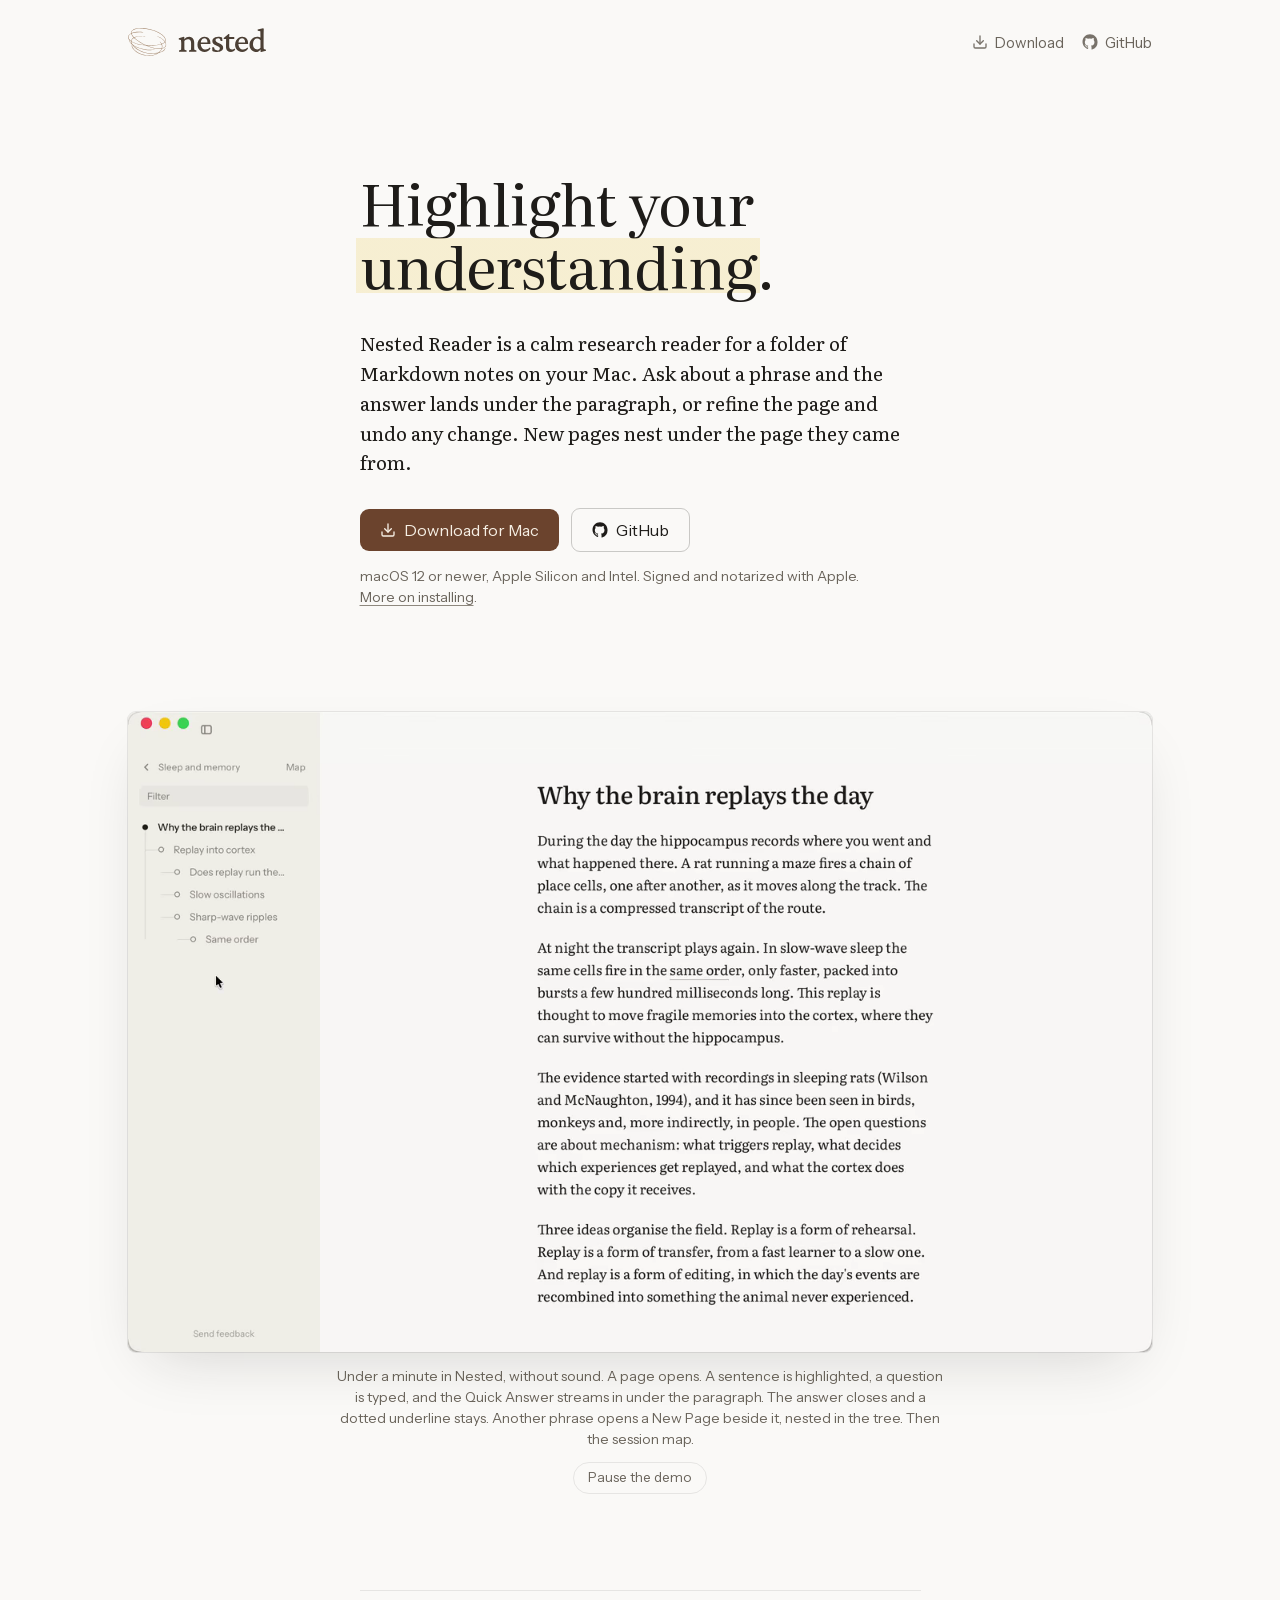
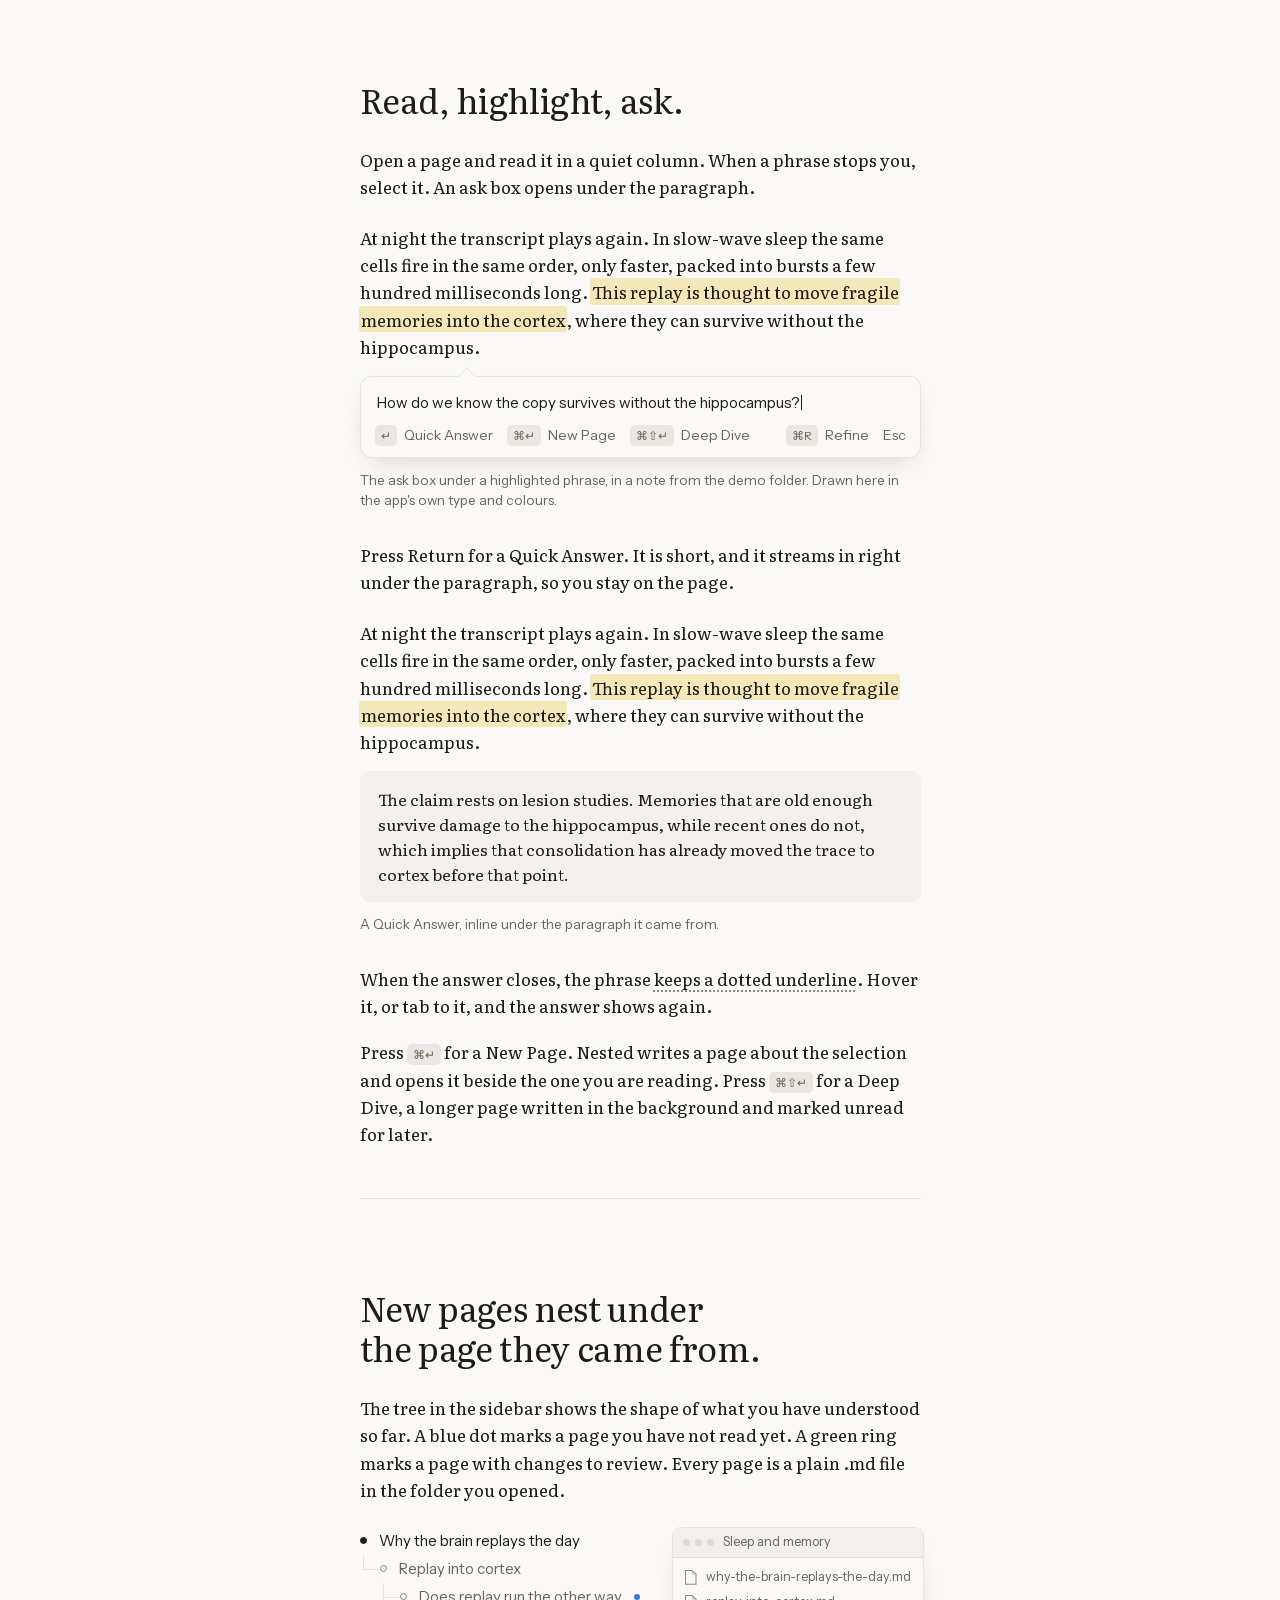
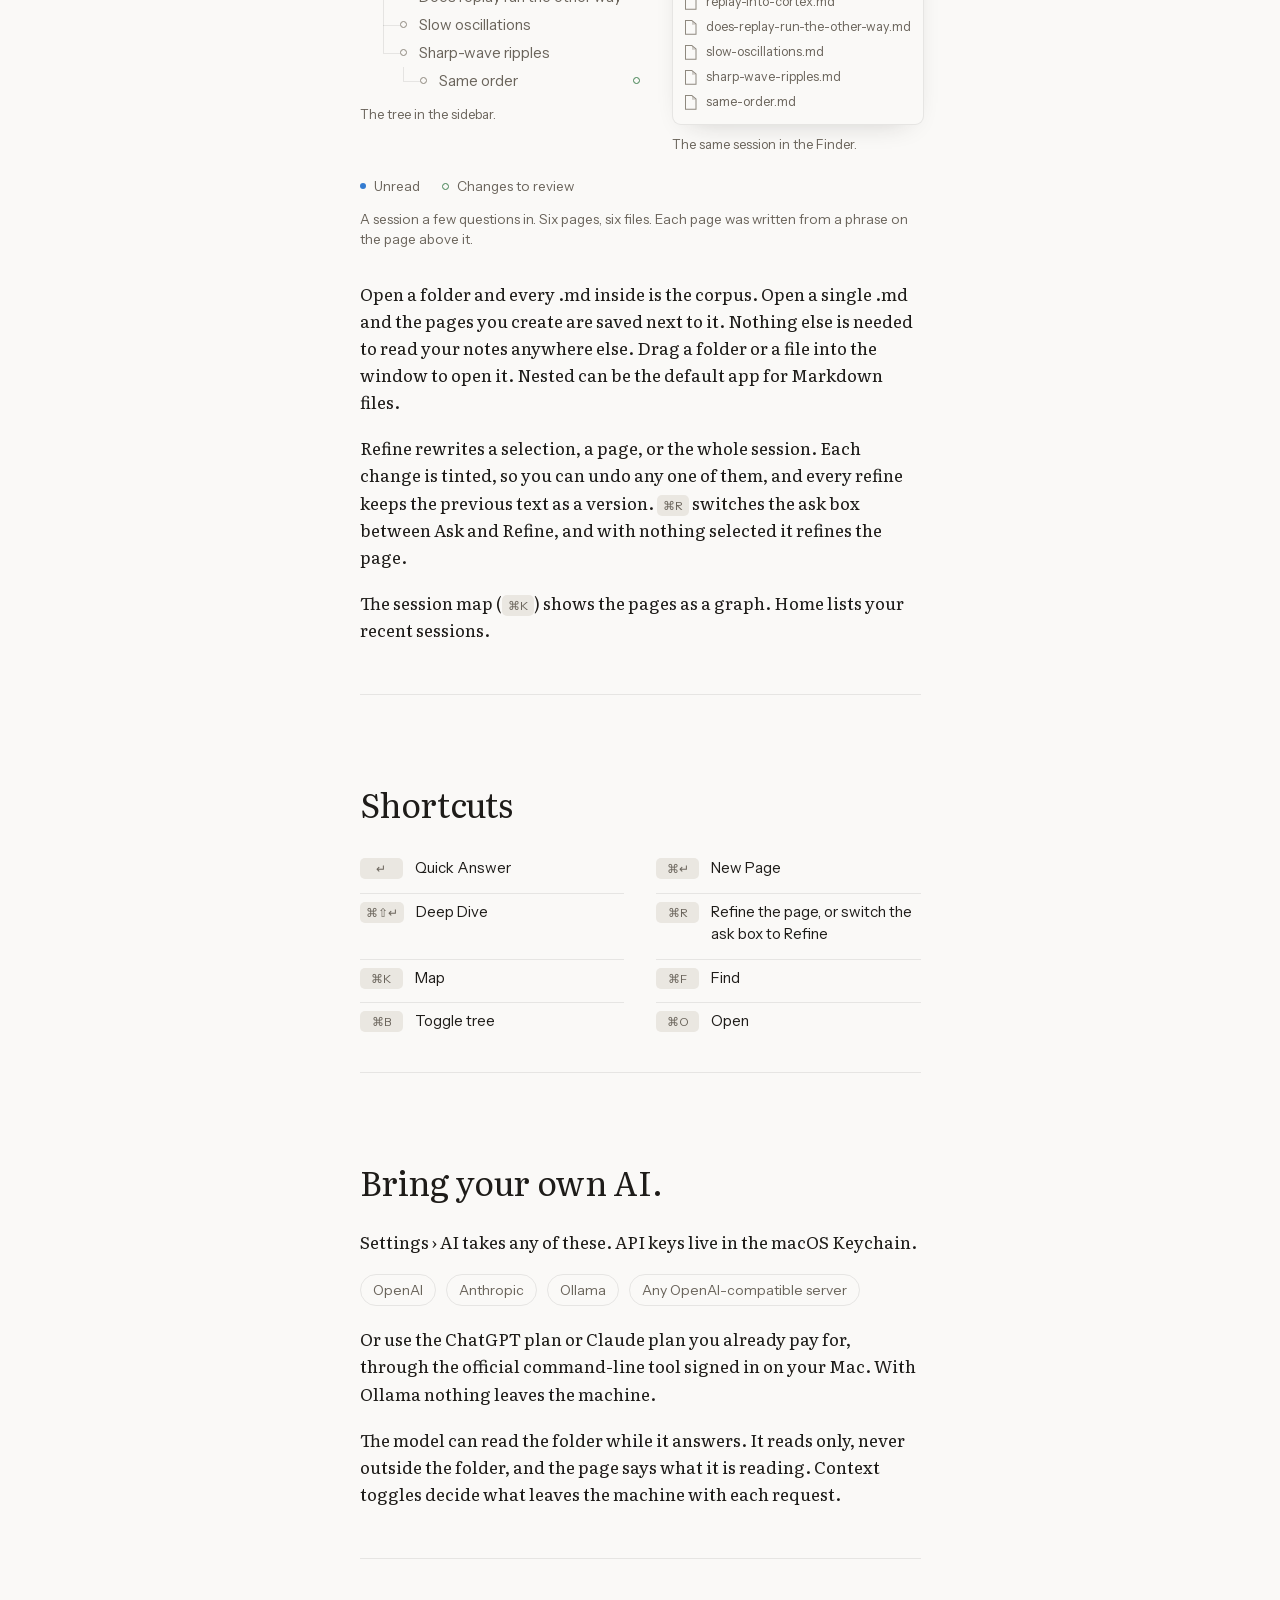
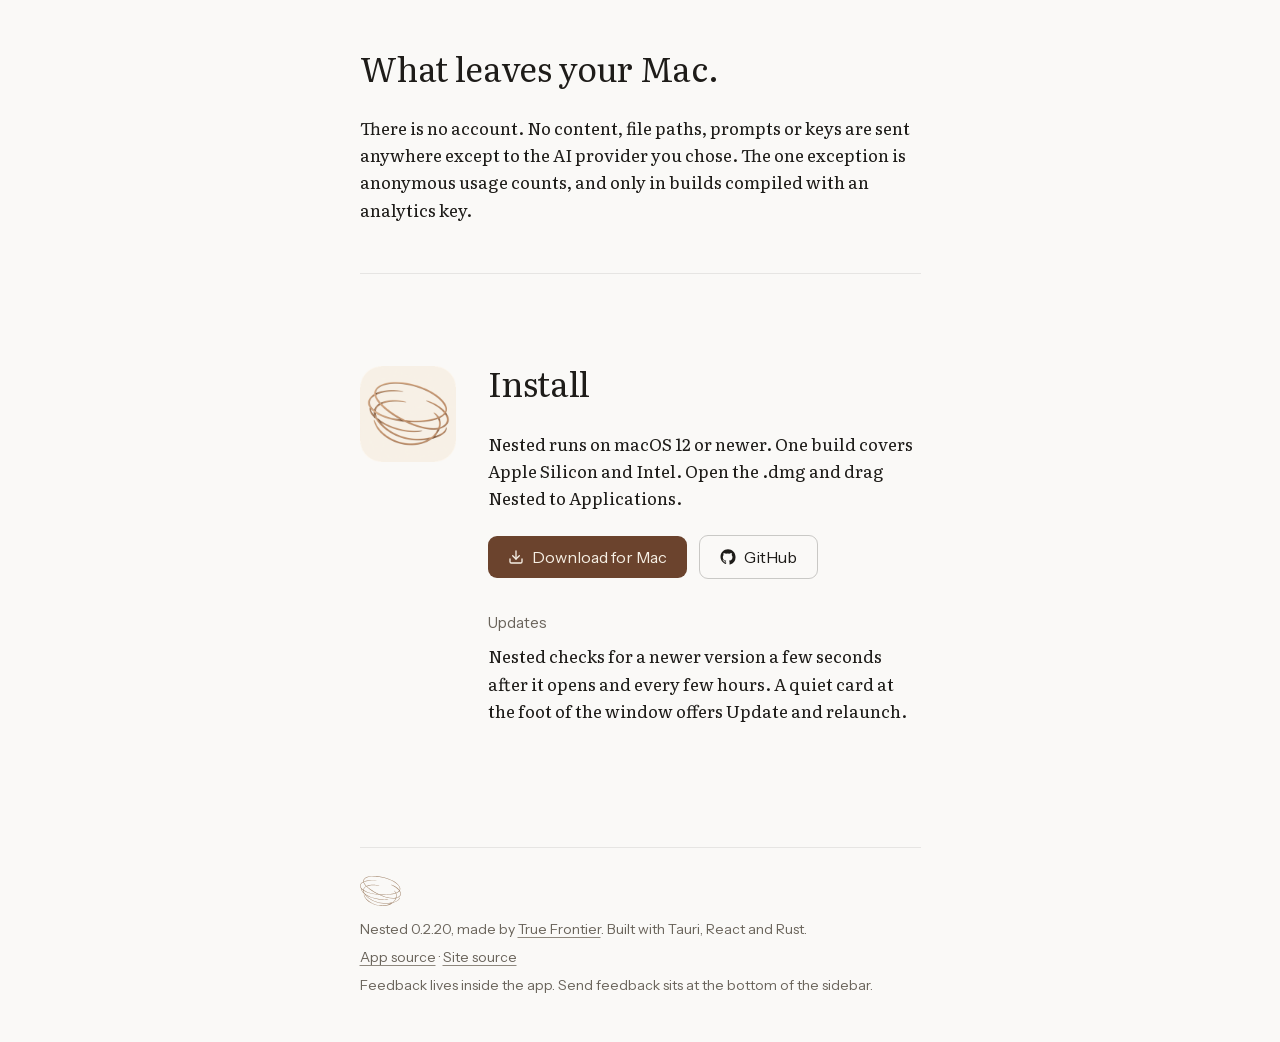
==== index.html @ c499beec "chore(site): version 0.2.20" ====
<!DOCTYPE html>
<html lang="en">
<head>
<meta charset="utf-8">
<meta name="viewport" content="width=device-width, initial-scale=1">
<title>Nested Reader — AI research reader for Markdown on Mac</title>
<meta name="description" content="Nested Reader is a calm research reader for a folder of Markdown notes on your Mac. Highlight a phrase, ask inline, and nest new pages under the page they came from. Bring your own AI. Made by True Frontier.">
<meta property="og:title" content="Nested Reader — AI research reader for Markdown on Mac">
<meta property="og:description" content="Highlight your understanding. Nested Reader: ask about any phrase in your Markdown notes; answers land under the paragraph. macOS. BYO AI. By True Frontier.">
<meta property="og:image" content="https://nestedreader.app/assets/og.png">
<meta property="og:image:width" content="1200">
<meta property="og:image:height" content="630">
<meta property="og:type" content="website">
<meta property="og:url" content="https://nestedreader.app/">
<meta property="og:site_name" content="Nested Reader">
<meta name="twitter:card" content="summary_large_image">
<meta name="twitter:title" content="Nested Reader — AI research reader for Markdown on Mac">
<meta name="twitter:description" content="Calm Mac research reader for Markdown folders. Highlight, ask inline, nest new pages. Bring your own AI.">
<meta name="theme-color" content="#faf9f7" media="(prefers-color-scheme: light)">
<meta name="theme-color" content="#171614" media="(prefers-color-scheme: dark)">
<link rel="canonical" href="https://nestedreader.app/">
<link rel="icon" href="assets/icon/favicon.svg" type="image/svg+xml">
<link rel="icon" href="assets/icon/favicon-32.png" type="image/png" sizes="32x32">
<link rel="icon" href="assets/icon/favicon-16.png" type="image/png" sizes="16x16">
<link rel="icon" href="assets/icon/favicon-64.png" type="image/png" sizes="64x64">
<link rel="apple-touch-icon" href="assets/icon/apple-touch-icon.png">
<link rel="preload" href="assets/fonts/Literata-400-normal-latin.woff2" as="font" type="font/woff2" crossorigin>
<link rel="preload" href="assets/fonts/InstrumentSans-400-normal-latin.woff2" as="font" type="font/woff2" crossorigin>
<link rel="stylesheet" href="styles.css">

<script type="application/ld+json">
{
  "@context": "https://schema.org",
  "@graph": [
    {
      "@type": "WebSite",
      "name": "Nested Reader",
      "alternateName": ["Nested", "nestedreader.app"],
      "url": "https://nestedreader.app/",
      "description": "Calm AI research reader for a folder of Markdown notes on Mac."
    },
    {
      "@type": "SoftwareApplication",
      "name": "Nested Reader",
      "alternateName": "Nested",
      "applicationCategory": "ProductivityApplication",
      "operatingSystem": "macOS 12 or later",
      "url": "https://nestedreader.app/",
      "downloadUrl": "https://nested-feedback.fly.dev/updates/dmg",
      "description": "Research reader for Markdown note folders: highlight a phrase, get an inline Quick Answer, or nest New Page and Deep Dive notes. Bring your own OpenAI, Anthropic, Ollama, or OpenAI-compatible model. No account.",
      "author": { "@type": "Organization", "name": "True Frontier", "url": "https://truefrontierapps.com" },
      "offers": {
        "@type": "Offer",
        "price": "0",
        "priceCurrency": "USD",
        "description": "Free macOS download; bring your own AI API keys or local Ollama"
      }
    },
    {
      "@type": "Organization",
      "name": "True Frontier",
      "url": "https://truefrontierapps.com"
    }
  ]
}
</script>
<script src="https://cdn.usefathom.com/script.js" data-site="THYXNHLS" data-spa="auto" defer></script>
</head>
<body>
<a class="skip" href="#main">Skip to content</a>

<header class="top wide">
  <a class="logo" href="./" aria-label="Nested">
    <img class="logo-img" src="assets/brand/nested-logo.svg" width="180" height="36" alt="Nested"/>
  </a>
  <nav class="nav-actions" aria-label="Primary">
    <a class="quiet" href="#install" onclick="window.fathom&&fathom.trackEvent('download_click')"><svg class="ico" width="16" height="16" viewBox="0 0 24 24" fill="none" stroke="currentColor" stroke-width="2" stroke-linecap="round" stroke-linejoin="round" aria-hidden="true"><path d="M21 15v4a2 2 0 0 1-2 2H5a2 2 0 0 1-2-2v-4"/><polyline points="7 10 12 15 17 10"/><line x1="12" x2="12" y1="15" y2="3"/></svg><span>Download</span></a>
    <a class="quiet" href="https://github.com/truefrontier/nested-reader" target="_blank" rel="noopener" onclick="window.fathom&&fathom.trackEvent('github_click')"><svg class="ico" width="16" height="16" viewBox="0 0 24 24" fill="currentColor" aria-hidden="true"><path d="M12 .5C5.73.5.75 5.48.75 11.75c0 4.96 3.22 9.16 7.69 10.64.56.1.77-.24.77-.54v-1.91c-3.13.68-3.79-1.51-3.79-1.51-.51-1.3-1.25-1.65-1.25-1.65-1.02-.7.08-.68.08-.68 1.13.08 1.72 1.16 1.72 1.16 1 .1.71 2.63 2.71 1.87.08-.72.39-1.21.71-1.49-2.5-.28-5.13-1.25-5.13-5.56 0-1.23.44-2.23 1.16-3.02-.12-.28-.5-1.42.11-2.96 0 0 .95-.3 3.11 1.15a10.8 10.8 0 0 1 5.66 0c2.16-1.45 3.11-1.15 3.11-1.15.61 1.54.23 2.68.11 2.96.72.79 1.16 1.79 1.16 3.02 0 4.32-2.64 5.27-5.15 5.55.4.35.76 1.03.76 2.08v3.08c0 .3.2.65.77.54A11.01 11.01 0 0 0 23.25 11.75C23.25 5.48 18.27.5 12 .5Z"/></svg><span>GitHub</span></a>
  </nav>
</header>

<main id="main">

<section class="hero col">
  <h1>Highlight your <mark>understanding</mark>.</h1>
  <p class="lede">Nested Reader is a calm research reader for a folder of Markdown notes on your Mac. Ask about a phrase and the answer lands under the paragraph, or refine the page and undo any change. New pages nest under the page they came from.</p>
  <div class="get">
    <a class="btn" href="https://nested-feedback.fly.dev/updates/dmg" onclick="window.fathom&&fathom.trackEvent('download_click')"><svg class="ico" width="16" height="16" viewBox="0 0 24 24" fill="none" stroke="currentColor" stroke-width="2" stroke-linecap="round" stroke-linejoin="round" aria-hidden="true"><path d="M21 15v4a2 2 0 0 1-2 2H5a2 2 0 0 1-2-2v-4"/><polyline points="7 10 12 15 17 10"/><line x1="12" x2="12" y1="15" y2="3"/></svg><span>Download for Mac</span></a>
    <a class="btn ghost" href="https://github.com/truefrontier/nested-reader" target="_blank" rel="noopener" onclick="window.fathom&&fathom.trackEvent('github_click')"><svg class="ico" width="16" height="16" viewBox="0 0 24 24" fill="currentColor" aria-hidden="true"><path d="M12 .5C5.73.5.75 5.48.75 11.75c0 4.96 3.22 9.16 7.69 10.64.56.1.77-.24.77-.54v-1.91c-3.13.68-3.79-1.51-3.79-1.51-.51-1.3-1.25-1.65-1.25-1.65-1.02-.7.08-.68.08-.68 1.13.08 1.72 1.16 1.72 1.16 1 .1.71 2.63 2.71 1.87.08-.72.39-1.21.71-1.49-2.5-.28-5.13-1.25-5.13-5.56 0-1.23.44-2.23 1.16-3.02-.12-.28-.5-1.42.11-2.96 0 0 .95-.3 3.11 1.15a10.8 10.8 0 0 1 5.66 0c2.16-1.45 3.11-1.15 3.11-1.15.61 1.54.23 2.68.11 2.96.72.79 1.16 1.79 1.16 3.02 0 4.32-2.64 5.27-5.15 5.55.4.35.76 1.03.76 2.08v3.08c0 .3.2.65.77.54A11.01 11.01 0 0 0 23.25 11.75C23.25 5.48 18.27.5 12 .5Z"/></svg><span>GitHub</span></a>
  </div>
  <p class="note">macOS 12 or newer, Apple Silicon and Intel. Signed and notarized with Apple. <a href="#install">More on installing</a>.</p>
</section>

<figure class="demo wide">
  <div class="frame">
    <video width="1280" height="800" autoplay muted loop playsinline preload="metadata" poster="demo/poster-light.jpg" aria-describedby="demo-caption">
      <source src="demo/demo-light.webm" type="video/webm">
      <source src="demo/demo-light.mp4" type="video/mp4">
      <img src="demo/poster-light.jpg" width="1280" height="800" alt="The Nested window. A tree of pages in the sidebar on the left, and on the right the page Why the brain replays the day, set in a single reading column.">
    </video>
    <script src="script.js" defer></script>
  </div>
  <figcaption id="demo-caption">Under a minute in Nested, without sound. A page opens. A sentence is highlighted, a question is typed, and the Quick Answer streams in under the paragraph. The answer closes and a dotted underline stays. Another phrase opens a New Page beside it, nested in the tree. Then the session map.</figcaption>
</figure>

<section class="sec col" id="loop">
  <h2>Read, highlight, ask.</h2>
  <p>Open a page and read it in a quiet column. When a phrase stops you, select it. An ask box opens under the paragraph.</p>

  <figure class="ill">
    <div class="page">
      <p>At night the transcript plays again. In slow-wave sleep the same cells fire in the same order, only faster, packed into bursts a few hundred milliseconds long. <mark>This replay is thought to move fragile memories into the cortex</mark>, where they can survive without the hippocampus.</p>
      <div class="askbox">
        <div class="q">How do we know the copy survives without the hippocampus?</div>
        <div class="keys">
          <span><kbd>↵</kbd> Quick Answer</span>
          <span><kbd>⌘↵</kbd> New Page</span>
          <span><kbd>⌘⇧↵</kbd> Deep Dive</span>
          <span class="push"><kbd>⌘R</kbd> Refine</span>
          <span>Esc</span>
        </div>
      </div>
    </div>
    <figcaption>The ask box under a highlighted phrase, in a note from the demo folder. Drawn here in the app's own type and colours.</figcaption>
  </figure>

  <p>Press Return for a Quick Answer. It is short, and it streams in right under the paragraph, so you stay on the page.</p>

  <figure class="ill">
    <div class="page">
      <p>At night the transcript plays again. In slow-wave sleep the same cells fire in the same order, only faster, packed into bursts a few hundred milliseconds long. <mark>This replay is thought to move fragile memories into the cortex</mark>, where they can survive without the hippocampus.</p>
      <div class="answer">
        <p>The claim rests on lesion studies. Memories that are old enough survive damage to the hippocampus, while recent ones do not, which implies that consolidation has already moved the trace to cortex before that point.</p>
      </div>
    </div>
    <figcaption>A Quick Answer, inline under the paragraph it came from.</figcaption>
  </figure>

  <p class="hasPeek">When the answer closes, the phrase <span class="asked" tabindex="0" aria-describedby="peek-1">keeps a dotted underline</span><span class="peek" id="peek-1" role="note">Hovering the phrase shows its answer again, like this.</span>. Hover it, or tab to it, and the answer shows again.</p>

  <p>Press <kbd>⌘↵</kbd> for a New Page. Nested writes a page about the selection and opens it beside the one you are reading. Press <kbd>⌘⇧↵</kbd> for a Deep Dive, a longer page written in the background and marked unread for later.</p>
</section>

<section class="sec col" id="nest">
  <h2>New pages nest under the page they came from.</h2>
  <p>The tree in the sidebar shows the shape of what you have understood so far. A blue dot marks a page you have not read yet. A green ring marks a page with changes to review. Every page is a plain .md file in the folder you opened.</p>

  <figure class="ill">
    <div class="pair">
      <div class="half">
        <ul class="tree" aria-label="The tree of pages in the sidebar">
          <li><span class="row current"><span class="dot current" aria-hidden="true"></span><span class="label">Why the brain replays the day</span></span>
            <ul>
              <li><span class="row"><span class="dot" aria-hidden="true"></span><span class="label">Replay into cortex</span></span>
                <ul>
                  <li><span class="row"><span class="dot" aria-hidden="true"></span><span class="label">Does replay run the other way</span><span class="marks"><span class="udot" aria-hidden="true"></span><span class="sr"> (unread)</span></span></span></li>
                  <li><span class="row"><span class="dot" aria-hidden="true"></span><span class="label">Slow oscillations</span></span></li>
                  <li><span class="row"><span class="dot" aria-hidden="true"></span><span class="label">Sharp-wave ripples</span></span>
                    <ul>
                      <li><span class="row"><span class="dot" aria-hidden="true"></span><span class="label">Same order</span><span class="marks"><span class="cdot" aria-hidden="true"></span><span class="sr"> (changes to review)</span></span></span></li>
                    </ul>
                  </li>
                </ul>
              </li>
            </ul>
          </li>
        </ul>
        <p class="half-cap">The tree in the sidebar.</p>
      </div>
      <div class="half">
        <div class="finder">
          <div class="bar">
            <span class="lights" aria-hidden="true"><i></i><i></i><i></i></span>
            <span class="title">Sleep and memory</span>
          </div>
          <ul>
          <li><span class="doc" aria-hidden="true"></span><span class="nm">why-the-brain-replays-the-day.md</span></li>
          <li><span class="doc" aria-hidden="true"></span><span class="nm">replay-into-cortex.md</span></li>
          <li><span class="doc" aria-hidden="true"></span><span class="nm">does-replay-run-the-other-way.md</span></li>
          <li><span class="doc" aria-hidden="true"></span><span class="nm">slow-oscillations.md</span></li>
          <li><span class="doc" aria-hidden="true"></span><span class="nm">sharp-wave-ripples.md</span></li>
          <li><span class="doc" aria-hidden="true"></span><span class="nm">same-order.md</span></li>
          </ul>
        </div>
        <p class="half-cap">The same session in the Finder.</p>
      </div>
      <div class="legend" aria-hidden="true">
        <span><span class="udot"></span>Unread</span>
        <span><span class="cdot"></span>Changes to review</span>
      </div>
    </div>
    <figcaption>A session a few questions in. Six pages, six files. Each page was written from a phrase on the page above it.</figcaption>
  </figure>

  <p>Open a folder and every .md inside is the corpus. Open a single .md and the pages you create are saved next to it. Nothing else is needed to read your notes anywhere else. Drag a folder or a file into the window to open it. Nested can be the default app for Markdown files.</p>
  <p>Refine rewrites a selection, a page, or the whole session. Each change is tinted, so you can undo any one of them, and every refine keeps the previous text as a version. <kbd>⌘R</kbd> switches the ask box between Ask and Refine, and with nothing selected it refines the page.</p>
  <p>The session map (<kbd>⌘K</kbd>) shows the pages as a graph. Home lists your recent sessions.</p>
</section>

<section class="sec col" id="shortcuts">
  <h2>Shortcuts</h2>
  <ul class="keys-list">
    <li><kbd>↵</kbd> Quick Answer</li>
    <li><kbd>⌘↵</kbd> New Page</li>
    <li><kbd>⌘⇧↵</kbd> Deep Dive</li>
    <li><kbd>⌘R</kbd> Refine the page, or switch the ask box to Refine</li>
    <li><kbd>⌘K</kbd> Map</li>
    <li><kbd>⌘F</kbd> Find</li>
    <li><kbd>⌘B</kbd> Toggle tree</li>
    <li><kbd>⌘O</kbd> Open</li>
  </ul>
</section>

<section class="sec col" id="ai">
  <h2>Bring your own AI.</h2>
  <p>Settings › AI takes any of these. API keys live in the macOS Keychain.</p>
  <ul class="providers">
    <li>OpenAI</li>
    <li>Anthropic</li>
    <li>Ollama</li>
    <li>Any OpenAI-compatible server</li>
  </ul>
  <p>Or use the ChatGPT plan or Claude plan you already pay for, through the official command-line tool signed in on your Mac. With Ollama nothing leaves the machine.</p>
  <p>The model can read the folder while it answers. It reads only, never outside the folder, and the page says what it is reading. Context toggles decide what leaves the machine with each request.</p>
</section>

<section class="sec col" id="privacy">
  <h2>What leaves your Mac.</h2>
  <p>There is no account. No content, file paths, prompts or keys are sent anywhere except to the AI provider you chose. The one exception is anonymous usage counts, and only in builds compiled with an analytics key.</p>
</section>

<section class="sec col" id="install">
  <div class="install">
    <img class="icon" src="assets/icon/icon-256-squircle.png" width="96" height="96" alt="The Nested app icon: a nest of woven copper strands on a cream rounded square.">
    <div>
      <h2>Install</h2>
      <p>Nested runs on macOS 12 or newer. One build covers Apple Silicon and Intel. Open the .dmg and drag Nested to Applications.</p>
      <div class="get">
        <a class="btn" href="https://nested-feedback.fly.dev/updates/dmg" onclick="window.fathom&&fathom.trackEvent('download_click')"><svg class="ico" width="16" height="16" viewBox="0 0 24 24" fill="none" stroke="currentColor" stroke-width="2" stroke-linecap="round" stroke-linejoin="round" aria-hidden="true"><path d="M21 15v4a2 2 0 0 1-2 2H5a2 2 0 0 1-2-2v-4"/><polyline points="7 10 12 15 17 10"/><line x1="12" x2="12" y1="15" y2="3"/></svg><span>Download for Mac</span></a>
        <a class="btn ghost" href="https://github.com/truefrontier/nested-reader" target="_blank" rel="noopener" onclick="window.fathom&&fathom.trackEvent('github_click')"><svg class="ico" width="16" height="16" viewBox="0 0 24 24" fill="currentColor" aria-hidden="true"><path d="M12 .5C5.73.5.75 5.48.75 11.75c0 4.96 3.22 9.16 7.69 10.64.56.1.77-.24.77-.54v-1.91c-3.13.68-3.79-1.51-3.79-1.51-.51-1.3-1.25-1.65-1.25-1.65-1.02-.7.08-.68.08-.68 1.13.08 1.72 1.16 1.72 1.16 1 .1.71 2.63 2.71 1.87.08-.72.39-1.21.71-1.49-2.5-.28-5.13-1.25-5.13-5.56 0-1.23.44-2.23 1.16-3.02-.12-.28-.5-1.42.11-2.96 0 0 .95-.3 3.11 1.15a10.8 10.8 0 0 1 5.66 0c2.16-1.45 3.11-1.15 3.11-1.15.61 1.54.23 2.68.11 2.96.72.79 1.16 1.79 1.16 3.02 0 4.32-2.64 5.27-5.15 5.55.4.35.76 1.03.76 2.08v3.08c0 .3.2.65.77.54A11.01 11.01 0 0 0 23.25 11.75C23.25 5.48 18.27.5 12 .5Z"/></svg><span>GitHub</span></a>
      </div>
      <h3>Updates</h3>
      <p>Nested checks for a newer version a few seconds after it opens and every few hours. A quiet card at the foot of the window offers Update and relaunch.</p>
    </div>
  </div>
</section>

</main>

<footer class="foot col">
  <img class="mark" src="assets/brand/nested-logomark.svg" width="56" height="40" alt=""/>
  <p>Nested <span data-version>0.2.20</span>, made by <a href="https://truefrontierapps.com">True Frontier</a>. Built with Tauri, React and Rust.</p>
  <p><a href="https://github.com/truefrontier/nested-reader" target="_blank" rel="noopener">App source</a> · <a href="https://github.com/truefrontier/nestedreader.app" target="_blank" rel="noopener">Site source</a></p>
  <p>Feedback lives inside the app. Send feedback sits at the bottom of the sidebar.</p>
</footer>

</body>
</html>
---- styles.css ----
@font-face {
  font-family: "Literata";
  font-style: normal;
  font-weight: 400;
  font-display: swap;
  src: url("assets/fonts/Literata-400-normal-latin.woff2") format("woff2");
  unicode-range: U+0000-00FF, U+0131, U+0152-0153, U+02BB-02BC, U+02C6, U+02DA, U+02DC, U+0304, U+0308, U+0329, U+2000-206F, U+2074, U+20AC, U+2122, U+2191, U+2193, U+2212, U+2215, U+FEFF, U+FFFD;
}
@font-face {
  font-family: "Literata";
  font-style: normal;
  font-weight: 400;
  font-display: swap;
  src: url("assets/fonts/Literata-400-normal-latin-ext.woff2") format("woff2");
  unicode-range: U+0100-02AF, U+0304, U+0308, U+0329, U+1E00-1E9F, U+1EF2-1EFF, U+2020, U+20A0-20AB, U+20AD-20CF, U+2113, U+2C60-2C7F, U+A720-A7FF;
}
@font-face {
  font-family: "Literata";
  font-style: italic;
  font-weight: 400;
  font-display: swap;
  src: url("assets/fonts/Literata-400-italic-latin.woff2") format("woff2");
  unicode-range: U+0000-00FF, U+0131, U+0152-0153, U+02BB-02BC, U+02C6, U+02DA, U+02DC, U+0304, U+0308, U+0329, U+2000-206F, U+2074, U+20AC, U+2122, U+2191, U+2193, U+2212, U+2215, U+FEFF, U+FFFD;
}
@font-face {
  font-family: "Literata";
  font-style: italic;
  font-weight: 400;
  font-display: swap;
  src: url("assets/fonts/Literata-400-italic-latin-ext.woff2") format("woff2");
  unicode-range: U+0100-02AF, U+0304, U+0308, U+0329, U+1E00-1E9F, U+1EF2-1EFF, U+2020, U+20A0-20AB, U+20AD-20CF, U+2113, U+2C60-2C7F, U+A720-A7FF;
}
@font-face {
  font-family: "Instrument Sans";
  font-style: normal;
  font-weight: 400;
  font-display: swap;
  src: url("assets/fonts/InstrumentSans-400-normal-latin.woff2") format("woff2");
  unicode-range: U+0000-00FF, U+0131, U+0152-0153, U+02BB-02BC, U+02C6, U+02DA, U+02DC, U+0304, U+0308, U+0329, U+2000-206F, U+2074, U+20AC, U+2122, U+2191, U+2193, U+2212, U+2215, U+FEFF, U+FFFD;
}
@font-face {
  font-family: "Instrument Sans";
  font-style: normal;
  font-weight: 400;
  font-display: swap;
  src: url("assets/fonts/InstrumentSans-400-normal-latin-ext.woff2") format("woff2");
  unicode-range: U+0100-02AF, U+0304, U+0308, U+0329, U+1E00-1E9F, U+1EF2-1EFF, U+2020, U+20A0-20AB, U+20AD-20CF, U+2113, U+2C60-2C7F, U+A720-A7FF;
}

:root {
  color-scheme: light dark;
  --bg: #faf9f7;
  --text: #1e1c19;
  --muted: #8e887e;
  --muted-aa: #6a645b;
  --hair: rgba(30, 28, 25, .09);
  --panel: #f2f0ec;
  --chip: #eae7e1;
  --accent: oklch(0.55 0.1 150);
  --mark: oklch(0.93 0.06 95);
  --mark-band: oklch(0.93 0.06 95 / .62);
  --unread: oklch(0.58 0.15 255);
  --copper: #a4886f;
  --copper-ink: #6b432d;
  --button: #6b432d;
  --button-text: #f6efe4;
  --shadow: 0 24px 60px -24px rgba(30, 28, 25, .18);
  --serif: "Literata", Georgia, "Times New Roman", serif;
  --sans: "Instrument Sans", -apple-system, BlinkMacSystemFont, "Helvetica Neue", Arial, sans-serif;
  --measure: calc(33 * 17px);   /* the app's reading measure, fixed so smaller type keeps the same width */
  --wide: 64rem;
}
@media (prefers-color-scheme: dark) {
  :root {
    --bg: #171614;
    --text: #e8e4dd;
    --muted: #7f7a71;
    --muted-aa: #a49e94;
    --hair: rgba(232, 228, 221, .12);
    --panel: #1e1d1a;
    --chip: rgba(232, 228, 221, .09);
    --accent: oklch(0.76 0.1 150);
    --mark: oklch(0.42 0.07 95);
    --mark-band: oklch(0.42 0.07 95 / .8);
    --unread: oklch(0.68 0.13 255);
    --copper-ink: #cfaf94;
    --button: #cfaf94;
    --button-text: #171614;
    --shadow: 0 24px 60px -24px rgba(0, 0, 0, .6);
  }
}

*, *::before, *::after { box-sizing: border-box; }
html {
  background: var(--bg);
  -webkit-text-size-adjust: 100%;
}
body {
  margin: 0;
  font: 400 17px/1.6 var(--serif);
  color: var(--text);
  background: var(--bg);
  font-synthesis: none;
  -webkit-font-smoothing: antialiased;
  text-rendering: optimizeLegibility;
  overflow-wrap: anywhere;
}
::selection { background: var(--mark); color: var(--text); }
a { color: inherit; text-decoration-thickness: 1px; text-underline-offset: .18em; text-decoration-color: var(--muted); }
a:hover { text-decoration-color: currentColor; }
:focus-visible { outline: 2px solid var(--copper-ink); outline-offset: 3px; border-radius: 2px; }
img, video, svg { display: block; max-width: 100%; height: auto; }
p { margin: 0 0 1.1em; }
h1, h2, h3 { font-weight: 400; margin: 0; }
mark {
  background: var(--mark);
  color: inherit;
  padding: .06em .1em .02em;
  margin: 0 -.04em;
  border-radius: 3px;
  box-decoration-break: clone;
  -webkit-box-decoration-break: clone;
}
kbd {
  font: 400 12px/1 var(--sans);
  display: inline-block;
  padding: 5px 6px 4px;
  border-radius: 5px;
  background: var(--chip);
  color: var(--muted-aa);
  white-space: nowrap;
}
.sr {
  position: absolute; width: 1px; height: 1px; overflow: hidden;
  clip: rect(0 0 0 0); clip-path: inset(50%); white-space: nowrap;
}
/* The nest, defined once for the header and the footer. Hidden without clip-path or
   display: none, either of which can stop a <use> instance drawing. */
.sprite { position: absolute; width: 0; height: 0; overflow: hidden; }
.skip {
  position: absolute; left: 16px; top: -100px;
  font: 400 14px/1 var(--sans);
  background: var(--bg); padding: 10px 12px; border: 1px solid var(--hair); border-radius: 6px;
}
.skip:focus { top: 16px; z-index: 10; }

.wide { width: min(100% - 32px, var(--wide)); margin-inline: auto; }
.col { width: min(100% - 32px, var(--measure)); margin-inline: auto; }

.top {
  display: flex; align-items: center; justify-content: space-between; gap: 16px;
  padding: 26px 0 0;
  font: 400 15px/1 var(--sans);
}
.logo { display: inline-flex; align-items: center; text-decoration: none; }
.logo .logo-img { display: block; height: 28px; width: auto; }
.nav-actions { display: inline-flex; align-items: center; gap: 18px; }
.top a.quiet {
  display: inline-flex; align-items: center; gap: 7px;
  color: var(--muted-aa); text-decoration: none; padding: 8px 0;
}
.top a.quiet:hover { color: var(--text); }
.top a.quiet .ico { flex: none; opacity: .9; }
.btn .ico { flex: none; }
.btn { gap: 8px; align-items: center; }

.hero { padding: clamp(56px, 10vw, 112px) 0 clamp(36px, 5vw, 56px); }
.hero h1 {
  font-size: clamp(2.4rem, 1.4rem + 4.2vw, 3.6rem);
  line-height: 1.1;
  letter-spacing: -.012em;
  max-width: 14ch;
  margin-bottom: .55em;
}
.hero h1 mark {
  /* A band that clears the descenders, drawn from .3em to 1.25em of the line and left see-through. */
  background: linear-gradient(to bottom, transparent .3em, var(--mark-band) .3em, var(--mark-band) 1.25em, transparent 1.25em);
  padding: 0 .06em; margin: 0 -.06em; border-radius: 0;
}
.lede { font-size: clamp(1.0625rem, 1rem + .35vw, 1.2rem); line-height: 1.55; margin-bottom: 1.6em; max-width: 30em; }
.get { display: flex; flex-wrap: wrap; gap: 0.75rem; align-items: center; margin-bottom: 14px; }
.btn {
  display: inline-flex;
  padding: 12px 20px; border-radius: 9px;
  background: var(--button); color: var(--button-text);
  font: 400 16px/1.15 var(--sans);
  text-decoration: none;
}
.btn:hover { filter: brightness(1.07); }
.note { font: 400 14px/1.5 var(--sans); color: var(--muted-aa); margin: 0; max-width: 36em; }

.demo { margin: clamp(28px, 4vw, 48px) auto clamp(56px, 8vw, 96px); container-type: inline-size; }
.demo .frame {
  position: relative;
  aspect-ratio: 16 / 10;
  /* The window in the recording is 1280 points wide with 10-point corners, so the frame
     takes the same 10/1280 of its own width and the shadow follows the window's corner. */
  border-radius: 10px;
  border-radius: 0.78125cqi;
  overflow: hidden;
  background: var(--bg);
  box-shadow: 0 0 0 1px var(--hair), var(--shadow);
}
.demo video { width: 100%; height: 100%; object-fit: cover; }
.demo figcaption {
  font: 400 14px/1.5 var(--sans); color: var(--muted-aa);
  width: min(100%, 44em); margin: 14px auto 0; text-align: center;
}
.demo-ctl {
  display: block; margin: 12px auto 0;
  font: 400 13.5px/1 var(--sans); color: var(--muted-aa);
  background: none; border: 1px solid var(--hair); border-radius: 999px;
  padding: 8px 14px; cursor: pointer;
}
.demo-ctl:hover { color: var(--text); border-color: var(--muted); }

.sec { padding: clamp(48px, 7vw, 88px) 0 clamp(16px, 3vw, 32px); border-top: 1px solid var(--hair); }
.sec h2 { font-size: clamp(1.65rem, 1.2rem + 1.4vw, 2.1rem); line-height: 1.2; letter-spacing: -.01em; margin-bottom: .8em; text-wrap: balance; }
.sec h3 { font: 400 15px/1.4 var(--sans); color: var(--muted-aa); margin: 2.2em 0 .6em; }

.ill { margin: 1.4em 0 1.8em; }
.ill figcaption { font: 400 13.5px/1.5 var(--sans); color: var(--muted-aa); margin-top: 12px; }
.page p { margin: 0; }

.askbox {
  position: relative;
  margin-top: 16px;
  padding: 13px 14px 11px;
  background: var(--bg);
  border: 1px solid var(--hair);
  border-radius: 12px;
  box-shadow: 0 10px 28px -14px rgba(30, 28, 25, .25);
  font: 400 15px/1.4 var(--sans);
}
@media (prefers-color-scheme: dark) { .askbox { background: var(--panel); box-shadow: none; } }
.askbox::before, .askbox::after {
  content: ""; position: absolute; left: 18%; width: 12px; height: 12px;
  background: inherit; transform: rotate(45deg);
}
.askbox::before { top: -7px; border-left: 1px solid var(--hair); border-top: 1px solid var(--hair); }
.askbox::after { top: -6px; border: 0; }
.askbox .q { position: relative; color: var(--text); padding: 2px 2px 0; }
.askbox .q::after { content: ""; display: inline-block; width: 1px; height: 1em; background: currentColor; vertical-align: -0.15em; margin-left: 1px; }
.keys { display: flex; flex-wrap: wrap; gap: 8px 14px; margin-top: 12px; color: var(--muted-aa); font-size: 14px; }
.keys span { display: inline-flex; align-items: center; gap: 7px; white-space: nowrap; }
.keys .push { margin-left: auto; }

.answer {
  margin-top: 16px;
  padding: 16px 18px;
  background: var(--panel);
  border-radius: 10px;
  font-size: 16px; line-height: 1.55;
}
.answer p:last-child { margin: 0; }

.asked {
  text-decoration: underline dotted var(--muted);
  text-decoration-thickness: 1.5px;
  text-underline-offset: 4px;
  cursor: default;
}
.asked:hover, .asked:focus { text-decoration-color: var(--text); }
.hasPeek { position: relative; }
.peek {
  position: absolute; left: 0; right: 0; top: calc(100% + 10px); z-index: 2;
  padding: 12px 14px;
  background: var(--panel);
  border: 1px solid var(--hair);
  border-radius: 10px;
  box-shadow: 0 10px 28px -14px rgba(30, 28, 25, .25);
  font-size: 15px; line-height: 1.5;
  visibility: hidden; opacity: 0;
  transition: opacity .15s ease, visibility 0s .15s;
}
.asked:hover + .peek:not(.dismissed), .asked:focus + .peek:not(.dismissed),
.hasPeek:focus-within .peek:not(.dismissed), .peek:hover:not(.dismissed) {
  visibility: visible; opacity: 1; transition-delay: 0s;
}

/* The sidebar tree as the app draws it: the connector on the left, the title filling the row,
   and the unread dot and the changes ring pushed to the right edge. */
.tree, .tree ul { list-style: none; margin: 0; padding: 0; font: 400 15px/1.5 var(--sans); }
.tree li { position: relative; }
.tree ul { margin-left: 3px; padding-left: 17px; }
.row { display: flex; align-items: center; gap: 12px; height: 28px; color: var(--muted-aa); }
.row.current { color: var(--text); }
/* The connector: a vertical run past every child, stopping at the last one's row, and a tick into each row. */
.tree ul > li::before {
  content: ""; position: absolute; left: -17px; top: 0; bottom: 0; width: 1px; background: var(--hair);
}
.tree ul > li:last-child::before { bottom: auto; height: 14px; }
.tree ul > li > .row::after {
  content: ""; position: absolute; left: -17px; top: 14px; width: 17px; height: 1px; background: var(--hair);
}
.dot {
  flex: none; width: 7px; height: 7px; border-radius: 50%;
  border: 1px solid var(--muted); background: var(--bg);
  position: relative; z-index: 1;
}
.dot.current { background: var(--text); border-color: var(--text); }
.label { flex: 1; min-width: 0; white-space: nowrap; overflow: hidden; text-overflow: ellipsis; }
.marks { margin-left: auto; display: inline-flex; align-items: center; gap: 5px; flex: none; }
.udot { flex: none; width: 6px; height: 6px; border-radius: 50%; background: var(--unread); }
.cdot { flex: none; width: 7px; height: 7px; border-radius: 50%; border: 1.5px solid var(--accent); background: transparent; }

.legend { display: flex; flex-wrap: wrap; gap: 8px 22px; margin-top: 14px; font: 400 13.5px/1.5 var(--sans); color: var(--muted-aa); }
.legend span { display: inline-flex; align-items: center; gap: 8px; }

.pair { display: grid; grid-template-columns: 1fr; gap: 22px 32px; align-items: start; }
@media (min-width: 640px) { .pair { grid-template-columns: 1fr 1fr; } }
.pair .legend { grid-column: 1 / -1; margin-top: 0; }
.half-cap { font: 400 13px/1.5 var(--sans); color: var(--muted-aa); margin: 10px 0 0; }

/* The same folder in the Finder: window chrome, then one row per file with a page glyph. */
.finder {
  background: var(--bg);
  border: 1px solid var(--hair);
  border-radius: 9px;
  overflow: hidden;
  box-shadow: 0 10px 28px -18px rgba(30, 28, 25, .3);
}
.finder .bar {
  display: flex; align-items: center; gap: 9px;
  height: 30px; padding: 0 10px;
  background: var(--panel);
  border-bottom: 1px solid var(--hair);
}
.finder .lights { display: inline-flex; gap: 5px; flex: none; }
.finder .lights i { width: 7px; height: 7px; border-radius: 50%; background: var(--hair); }
.finder .title { font: 400 12.5px/1 var(--sans); color: var(--muted-aa); }
.finder ul { list-style: none; margin: 0; padding: 7px 0 9px; }
.finder li {
  display: flex; align-items: center; gap: 9px;
  height: 25px; padding: 0 12px;
  font: 400 12.5px/1 var(--sans); color: var(--muted-aa);
}
.finder .nm { min-width: 0; white-space: nowrap; overflow: hidden; text-overflow: ellipsis; }
.finder .doc {
  position: relative; flex: none;
  width: 12px; height: 15px;
  background: var(--muted);
  clip-path: polygon(0 0, 60% 0, 100% 27%, 100% 100%, 0 100%);
}
.finder .doc::before {
  content: ""; position: absolute; inset: 1px;
  background: var(--bg);
  clip-path: polygon(0 0, 58% 0, 100% 27%, 100% 100%, 0 100%);
}
.finder .doc::after {
  content: ""; position: absolute; top: 1px; left: 60%; right: 1px; height: 27%;
  background: var(--muted); opacity: .4;
  clip-path: polygon(0 0, 100% 100%, 0 100%);
}
@media (prefers-color-scheme: dark) {
  .finder { background: var(--panel); box-shadow: none; }
  .finder .bar { background: rgba(232, 228, 221, .05); }
  .finder .doc::before { background: var(--panel); }
}

.keys-list { display: grid; grid-template-columns: 1fr; gap: 6px 32px; margin: 0; padding: 0; list-style: none; font: 400 15px/1.5 var(--sans); }
.keys-list li { display: flex; align-items: baseline; gap: 12px; padding: 7px 0; border-top: 1px solid var(--hair); }
.keys-list li:first-child { border-top: 0; }
.keys-list kbd { min-width: 3.6em; text-align: center; }
@media (min-width: 560px) {
  .keys-list { grid-template-columns: 1fr 1fr; }
  .keys-list li:nth-child(2) { border-top: 0; }
}

.providers { display: flex; flex-wrap: wrap; gap: 8px 10px; list-style: none; margin: 0 0 1.4em; padding: 0; font: 400 14px/1 var(--sans); }
.providers li { padding: 8px 12px; border: 1px solid var(--hair); border-radius: 999px; color: var(--muted-aa); }

.install { display: grid; grid-template-columns: 1fr; gap: 24px; align-items: start; }
.install .icon { width: 96px; height: 96px; }
@media (min-width: 640px) {
  .install { grid-template-columns: 96px 1fr; gap: 32px; }
  .install .icon { margin-top: 4px; }
}
.install .get { margin: 1.4em 0; }

.foot {
  margin-top: clamp(40px, 6vw, 72px);
  padding: 28px 0 40px;
  border-top: 1px solid var(--hair);
  font: 400 14px/1.6 var(--sans);
  color: var(--muted-aa);
}
.foot p { margin: 0 0 .4em; }
.foot .mark { width: auto; height: 30px; color: var(--copper); margin-bottom: 12px; }

@media (prefers-reduced-motion: reduce) {
  .peek { transition: none; }
  .btn:hover { filter: none; }
}

.btn.ghost {
  background: transparent;
  color: inherit;
  border: 1px solid color-mix(in srgb, currentColor 22%, transparent);
}
.btn.ghost:hover {
  border-color: color-mix(in srgb, currentColor 40%, transparent);
}
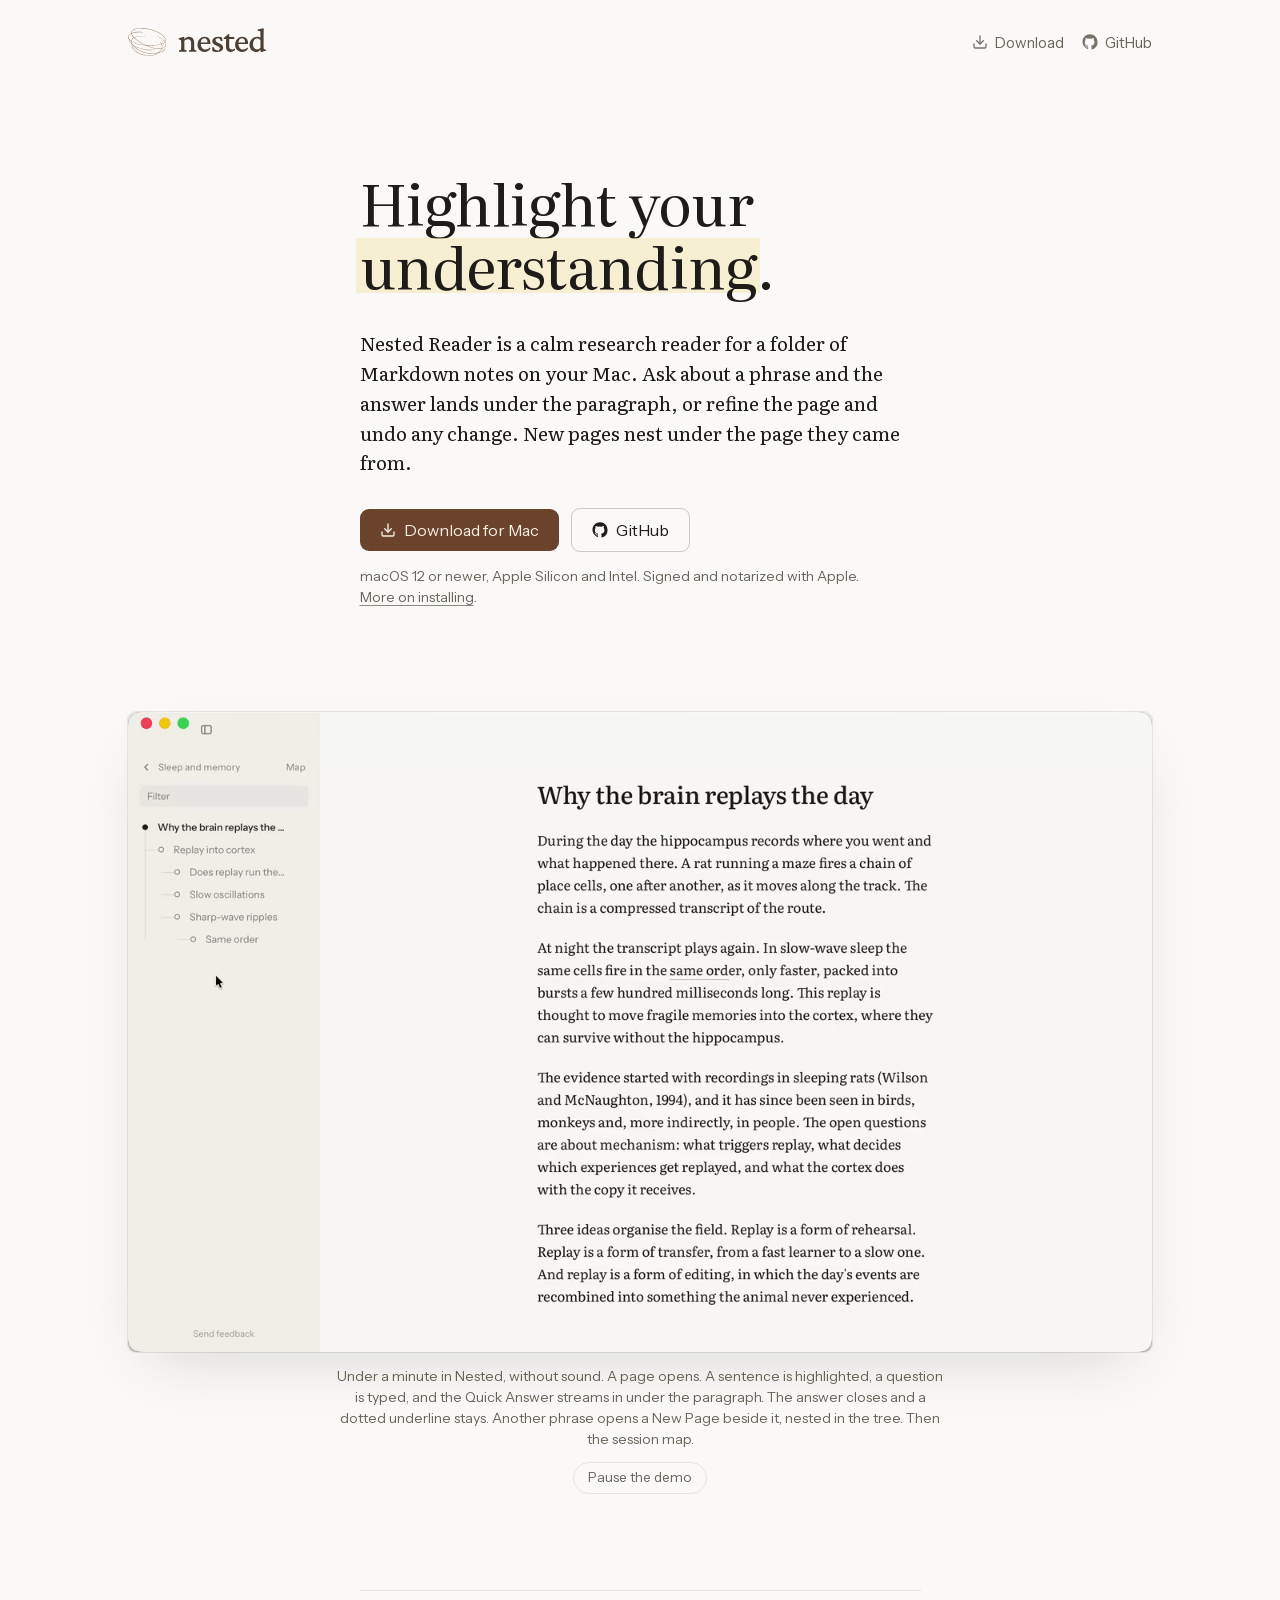
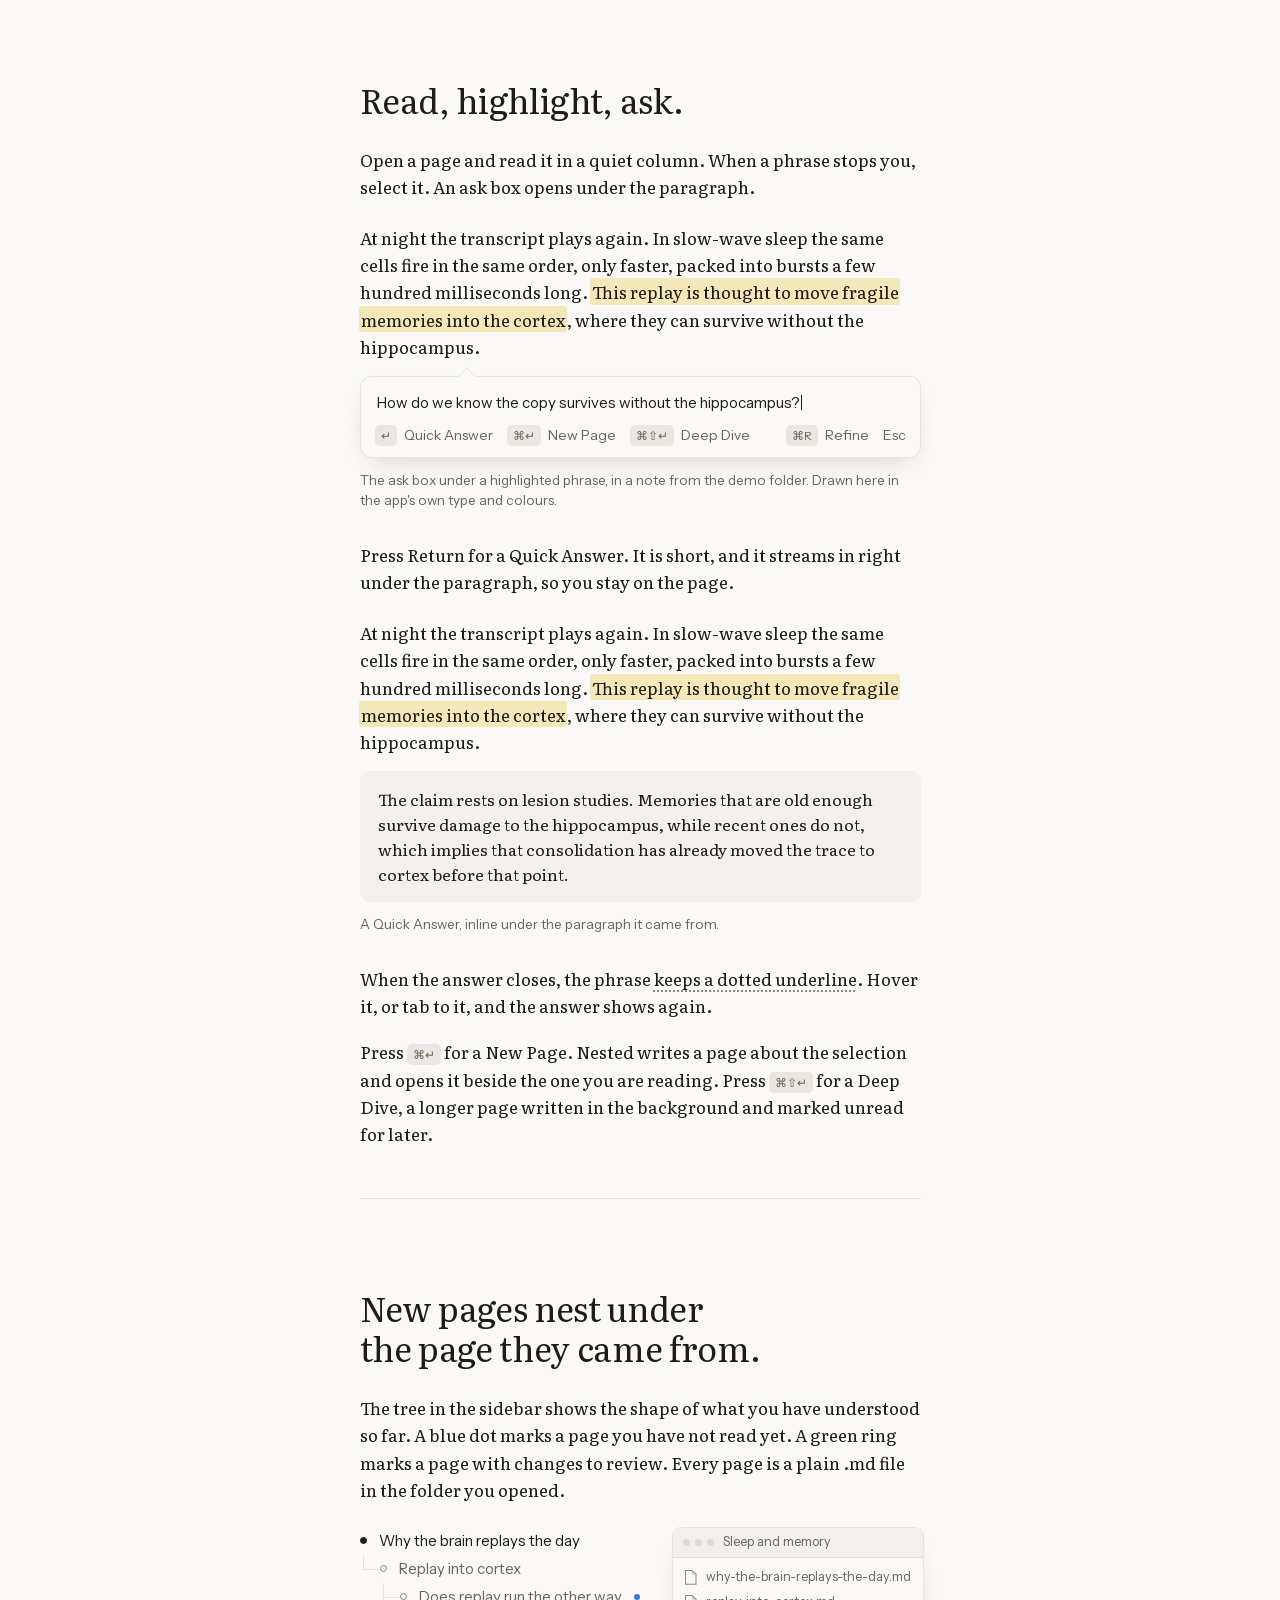
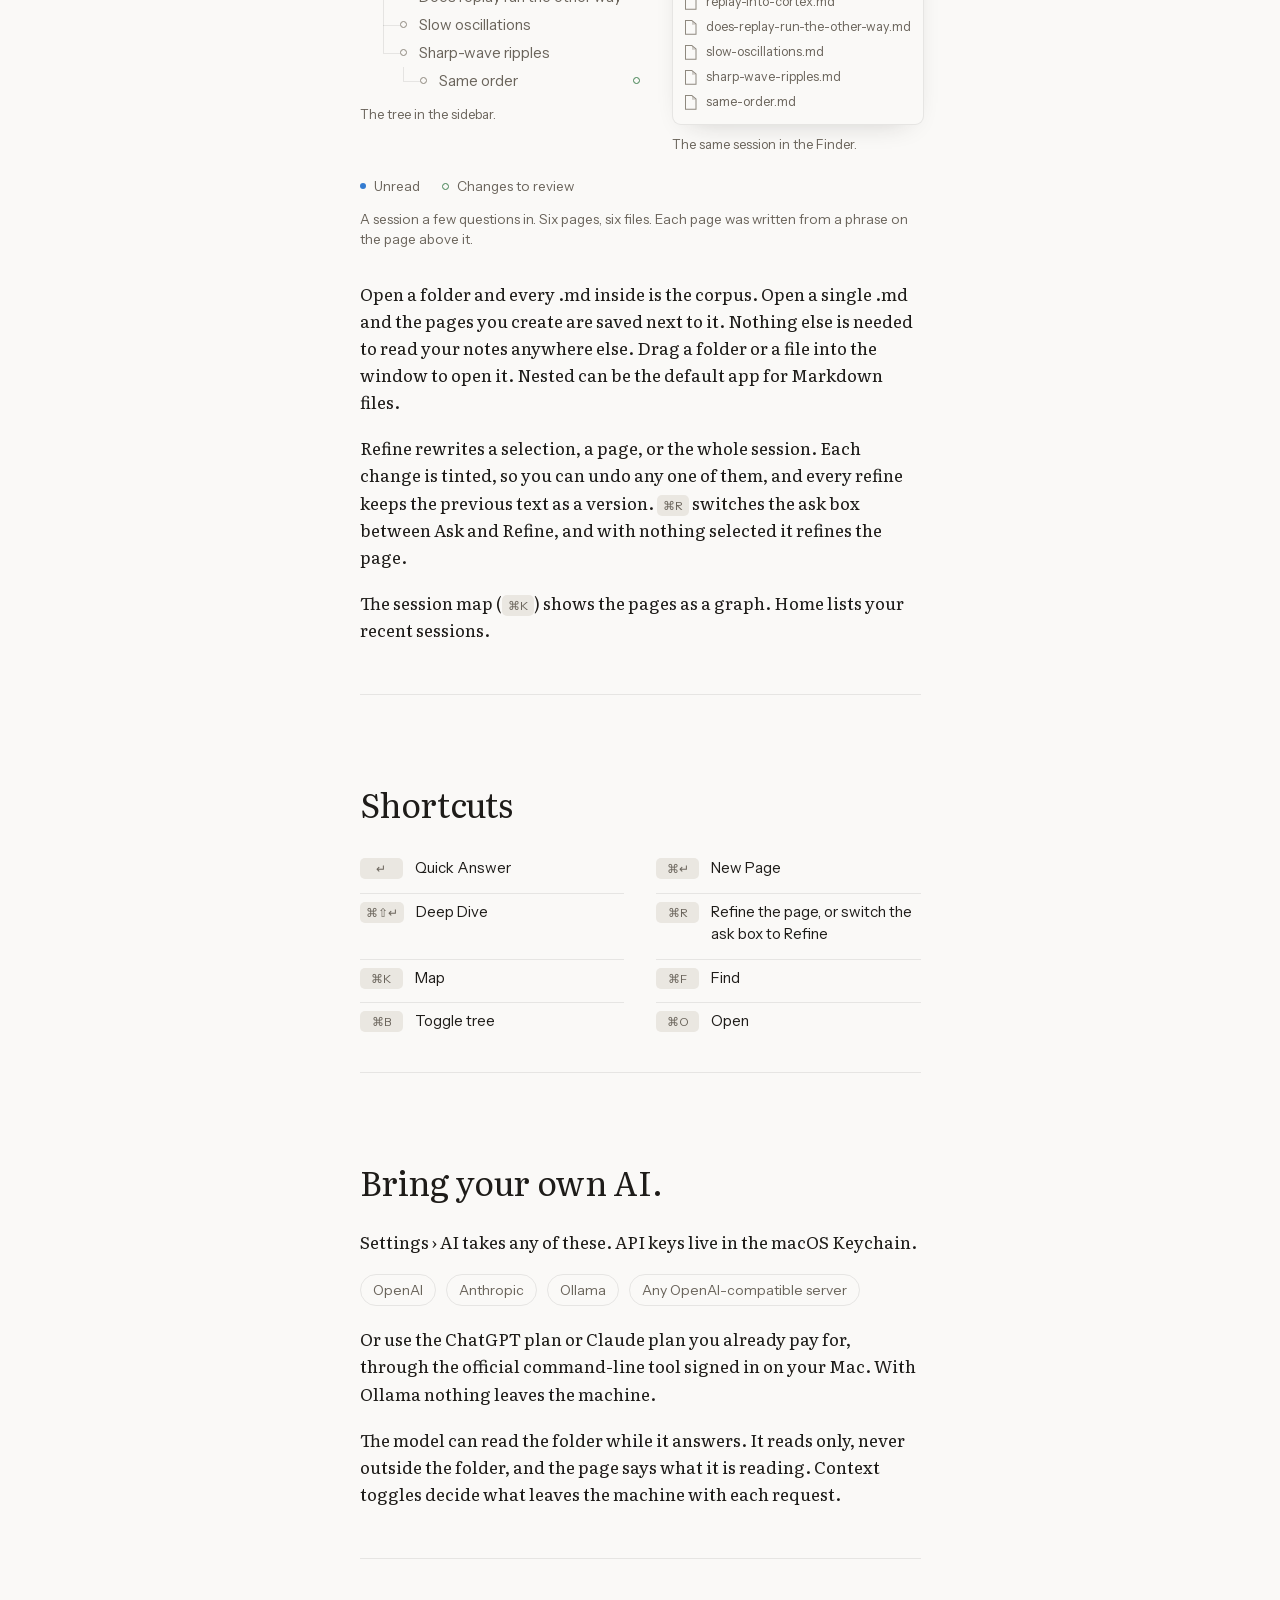
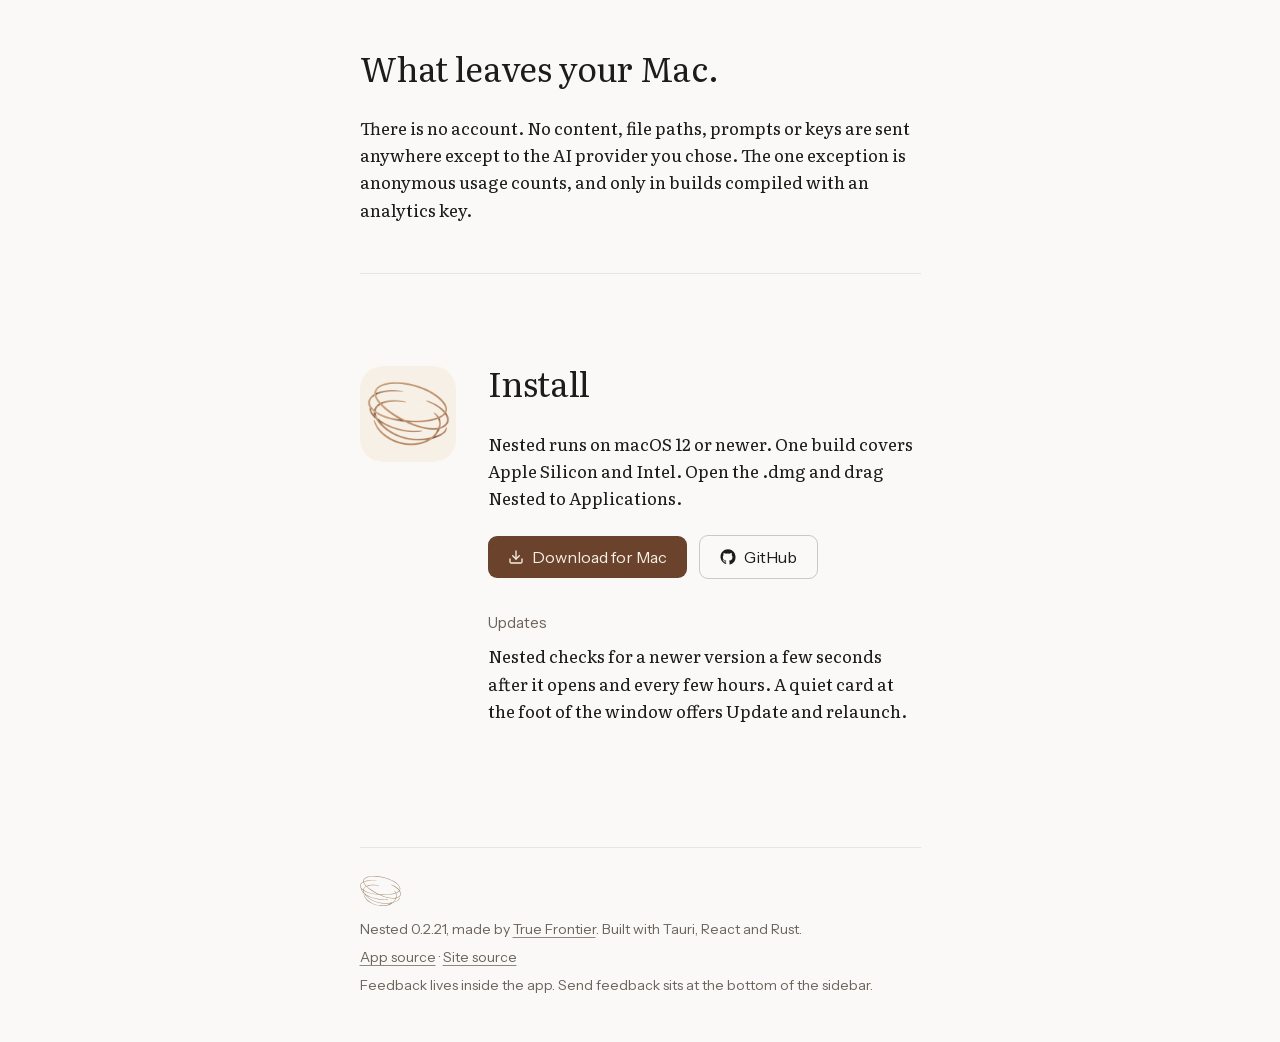
==== commit ffea8bbe: "chore(site): version 0.2.21" ====
--- a/index.html
+++ b/index.html
@@ -249,7 +249,7 @@
 
 <footer class="foot col">
   <img class="mark" src="assets/brand/nested-logomark.svg" width="56" height="40" alt=""/>
-  <p>Nested <span data-version>0.2.20</span>, made by <a href="https://truefrontierapps.com">True Frontier</a>. Built with Tauri, React and Rust.</p>
+  <p>Nested <span data-version>0.2.21</span>, made by <a href="https://truefrontierapps.com">True Frontier</a>. Built with Tauri, React and Rust.</p>
   <p><a href="https://github.com/truefrontier/nested-reader" target="_blank" rel="noopener">App source</a> · <a href="https://github.com/truefrontier/nestedreader.app" target="_blank" rel="noopener">Site source</a></p>
   <p>Feedback lives inside the app. Send feedback sits at the bottom of the sidebar.</p>
 </footer>
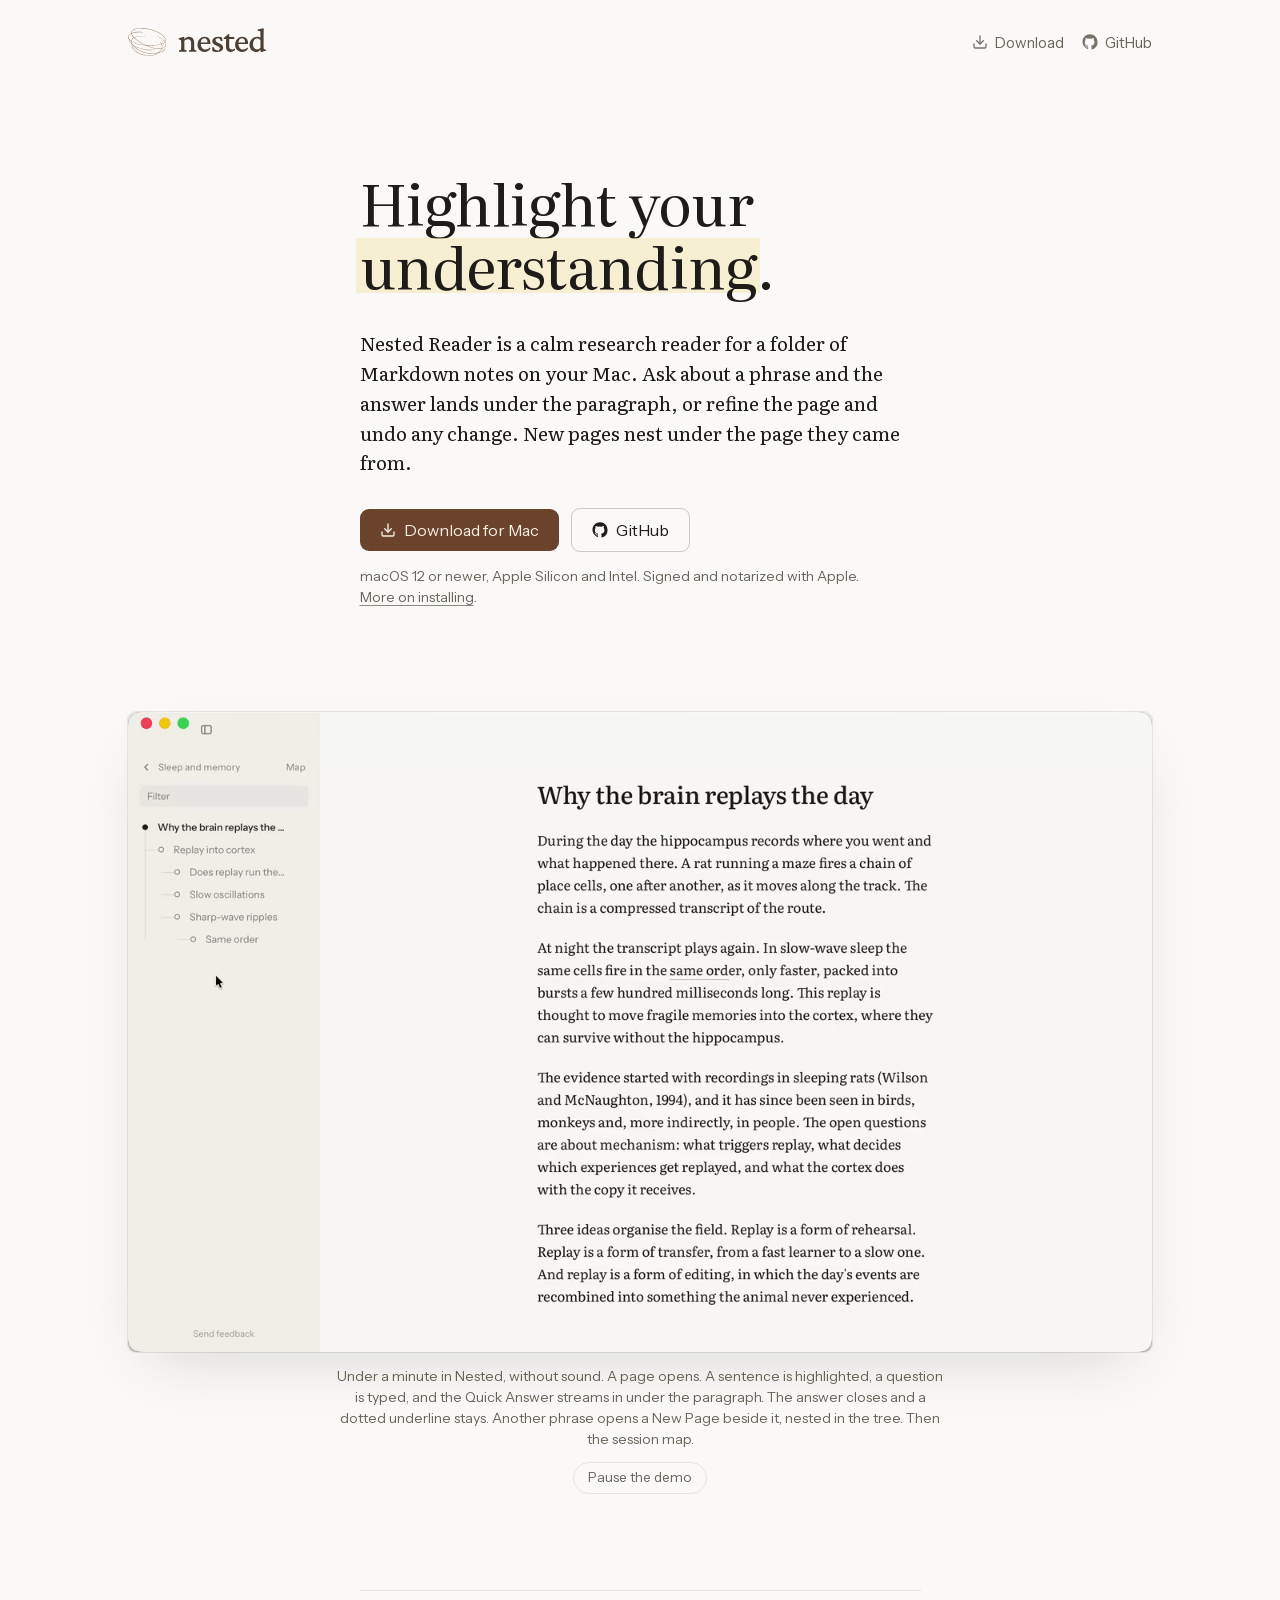
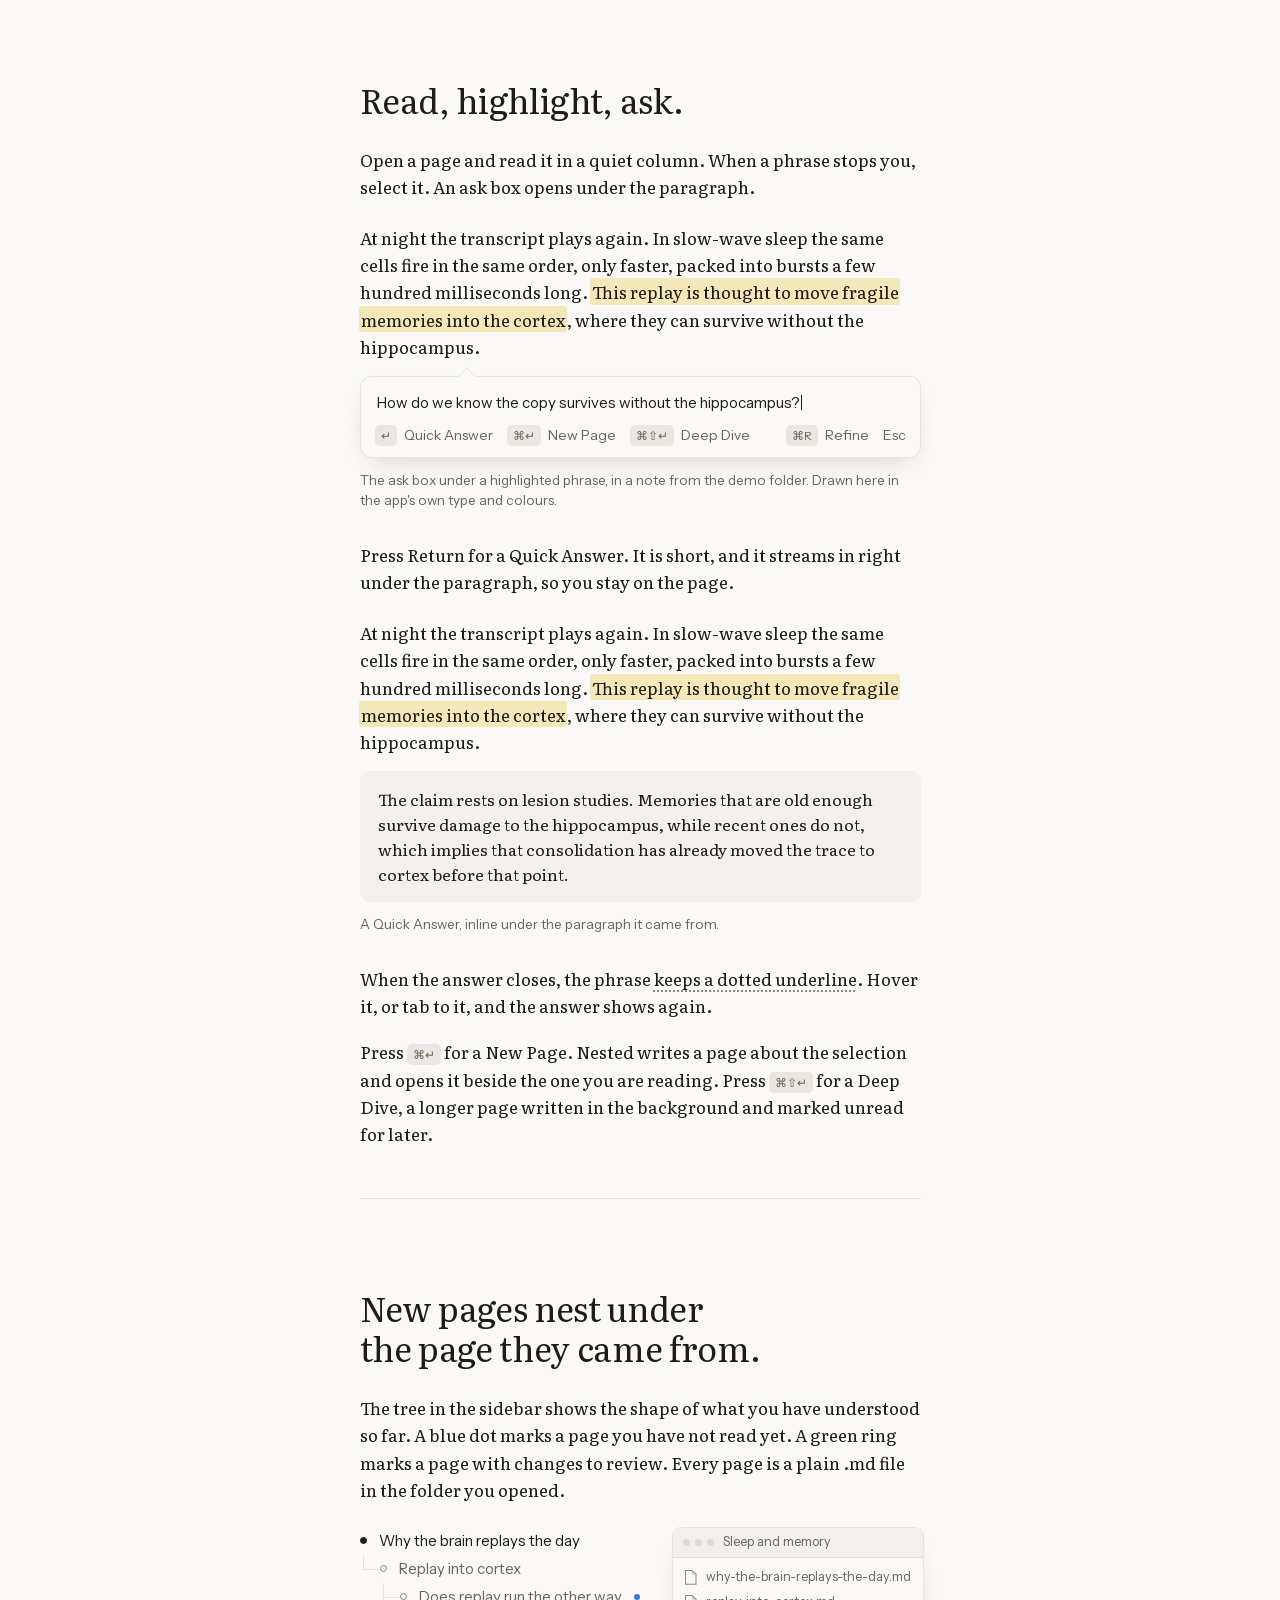
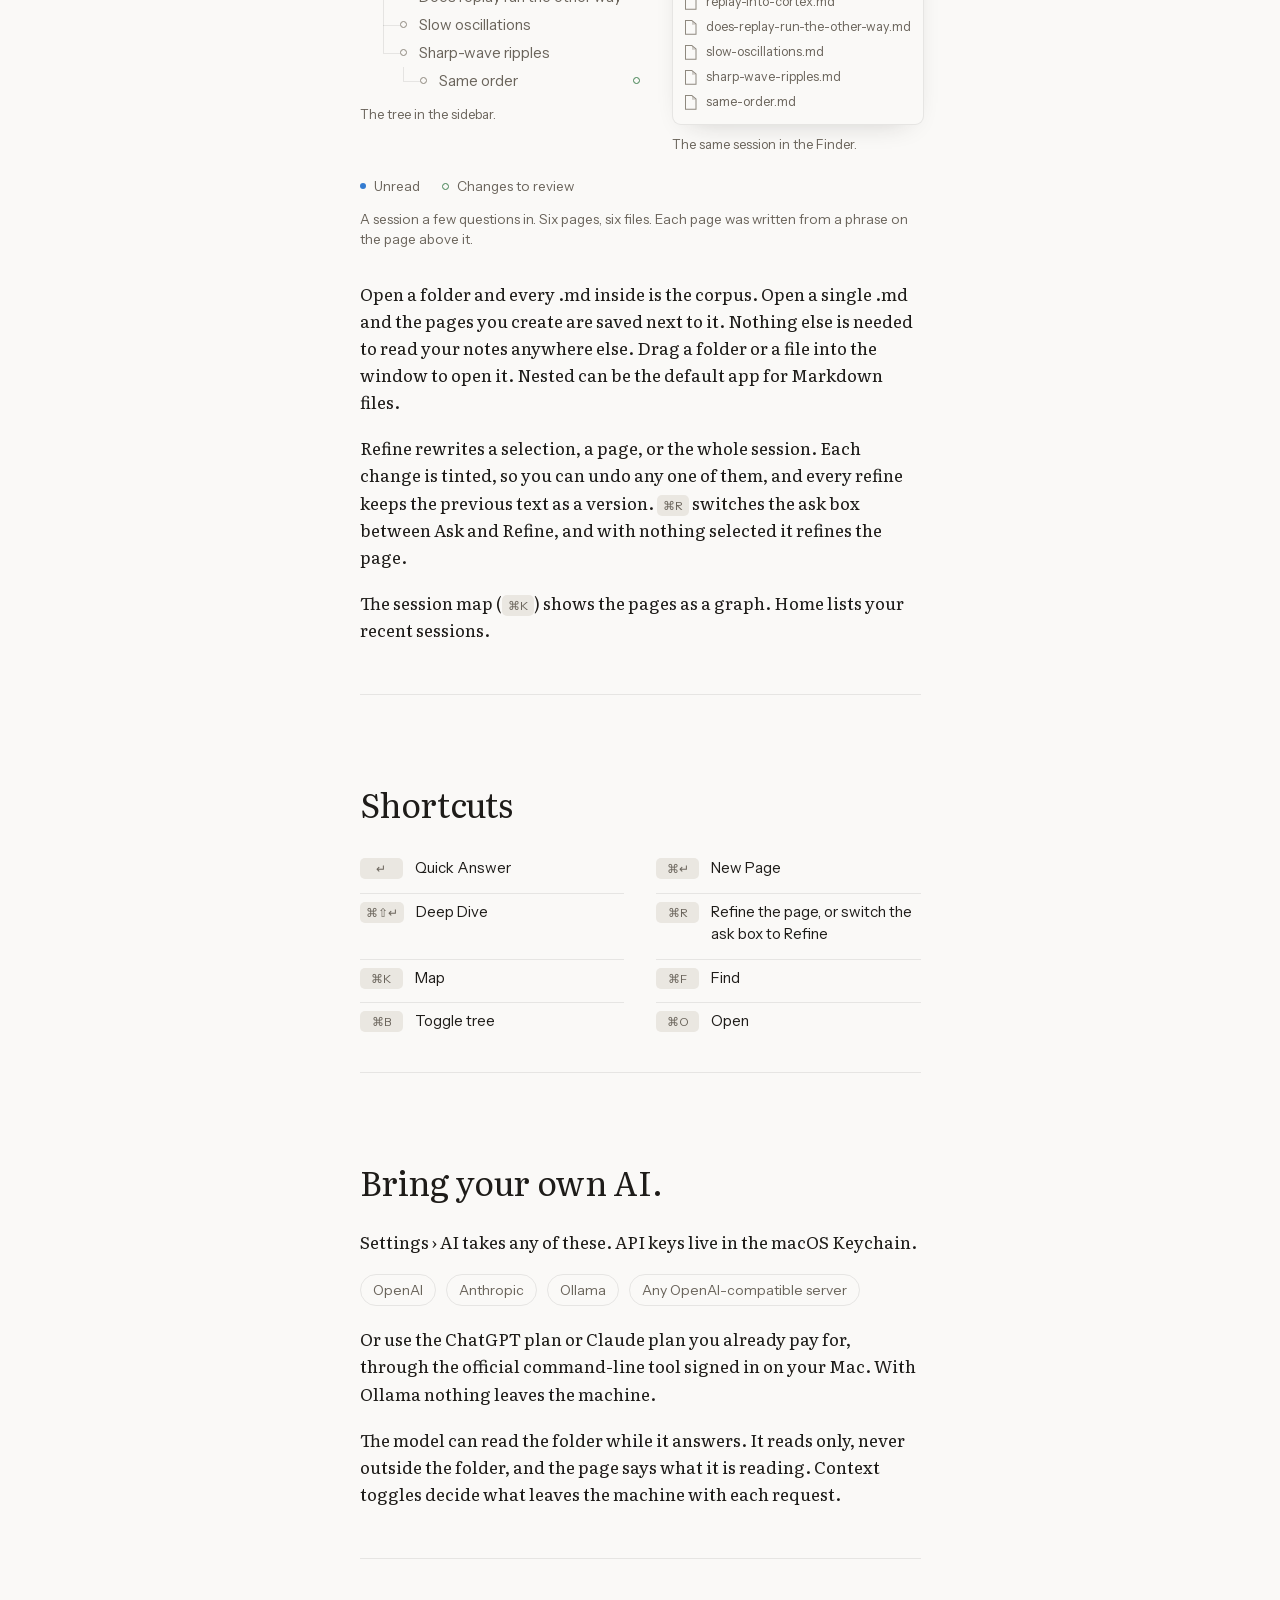
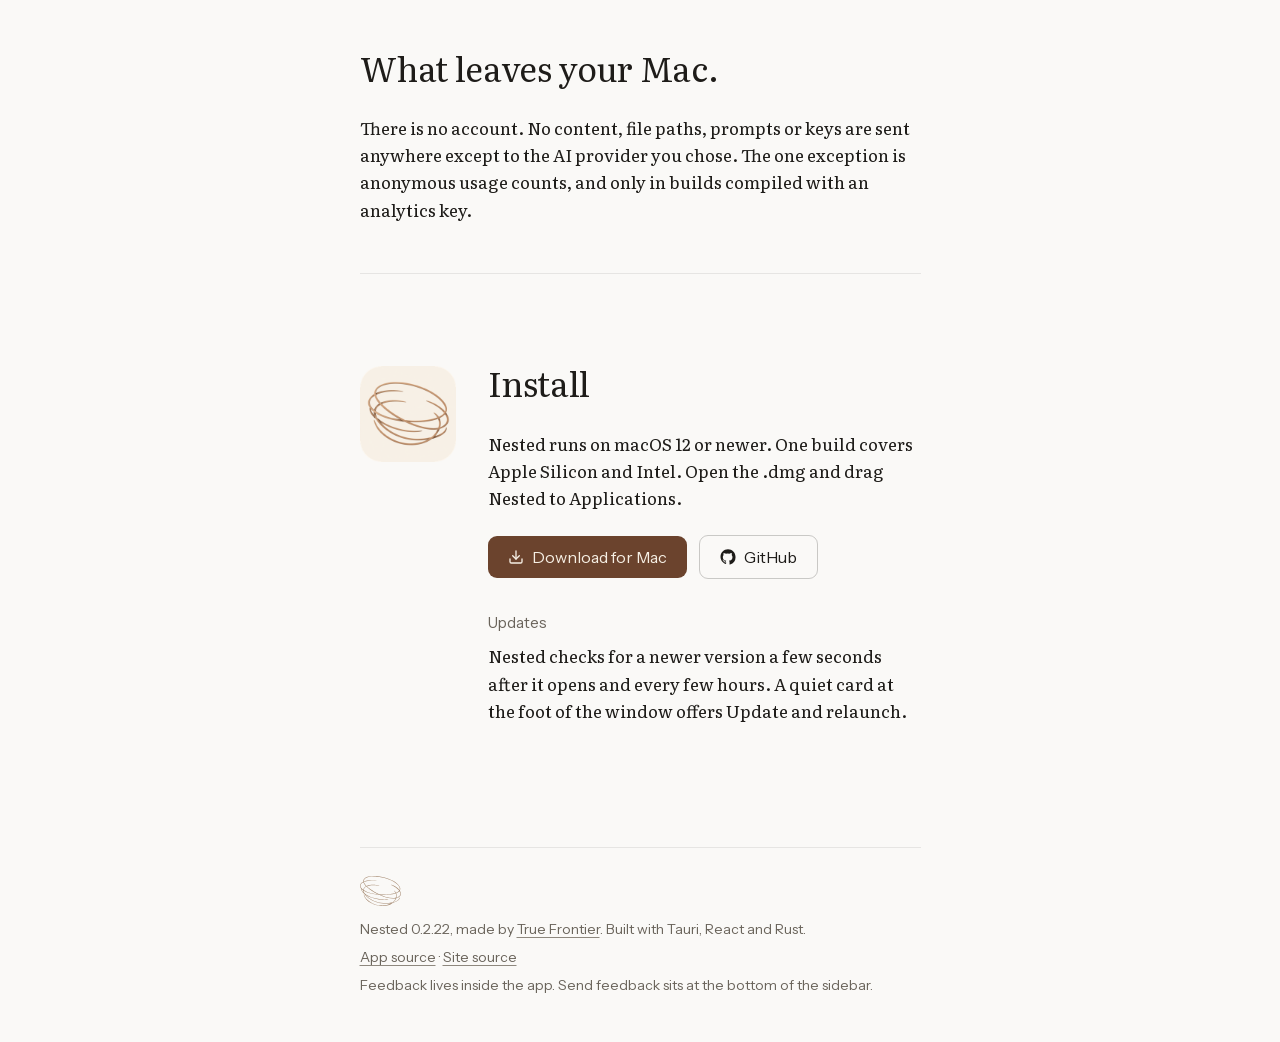
==== commit b8911c16: "chore(site): version 0.2.22" ====
--- a/index.html
+++ b/index.html
@@ -249,7 +249,7 @@
 
 <footer class="foot col">
   <img class="mark" src="assets/brand/nested-logomark.svg" width="56" height="40" alt=""/>
-  <p>Nested <span data-version>0.2.21</span>, made by <a href="https://truefrontierapps.com">True Frontier</a>. Built with Tauri, React and Rust.</p>
+  <p>Nested <span data-version>0.2.22</span>, made by <a href="https://truefrontierapps.com">True Frontier</a>. Built with Tauri, React and Rust.</p>
   <p><a href="https://github.com/truefrontier/nested-reader" target="_blank" rel="noopener">App source</a> · <a href="https://github.com/truefrontier/nestedreader.app" target="_blank" rel="noopener">Site source</a></p>
   <p>Feedback lives inside the app. Send feedback sits at the bottom of the sidebar.</p>
 </footer>
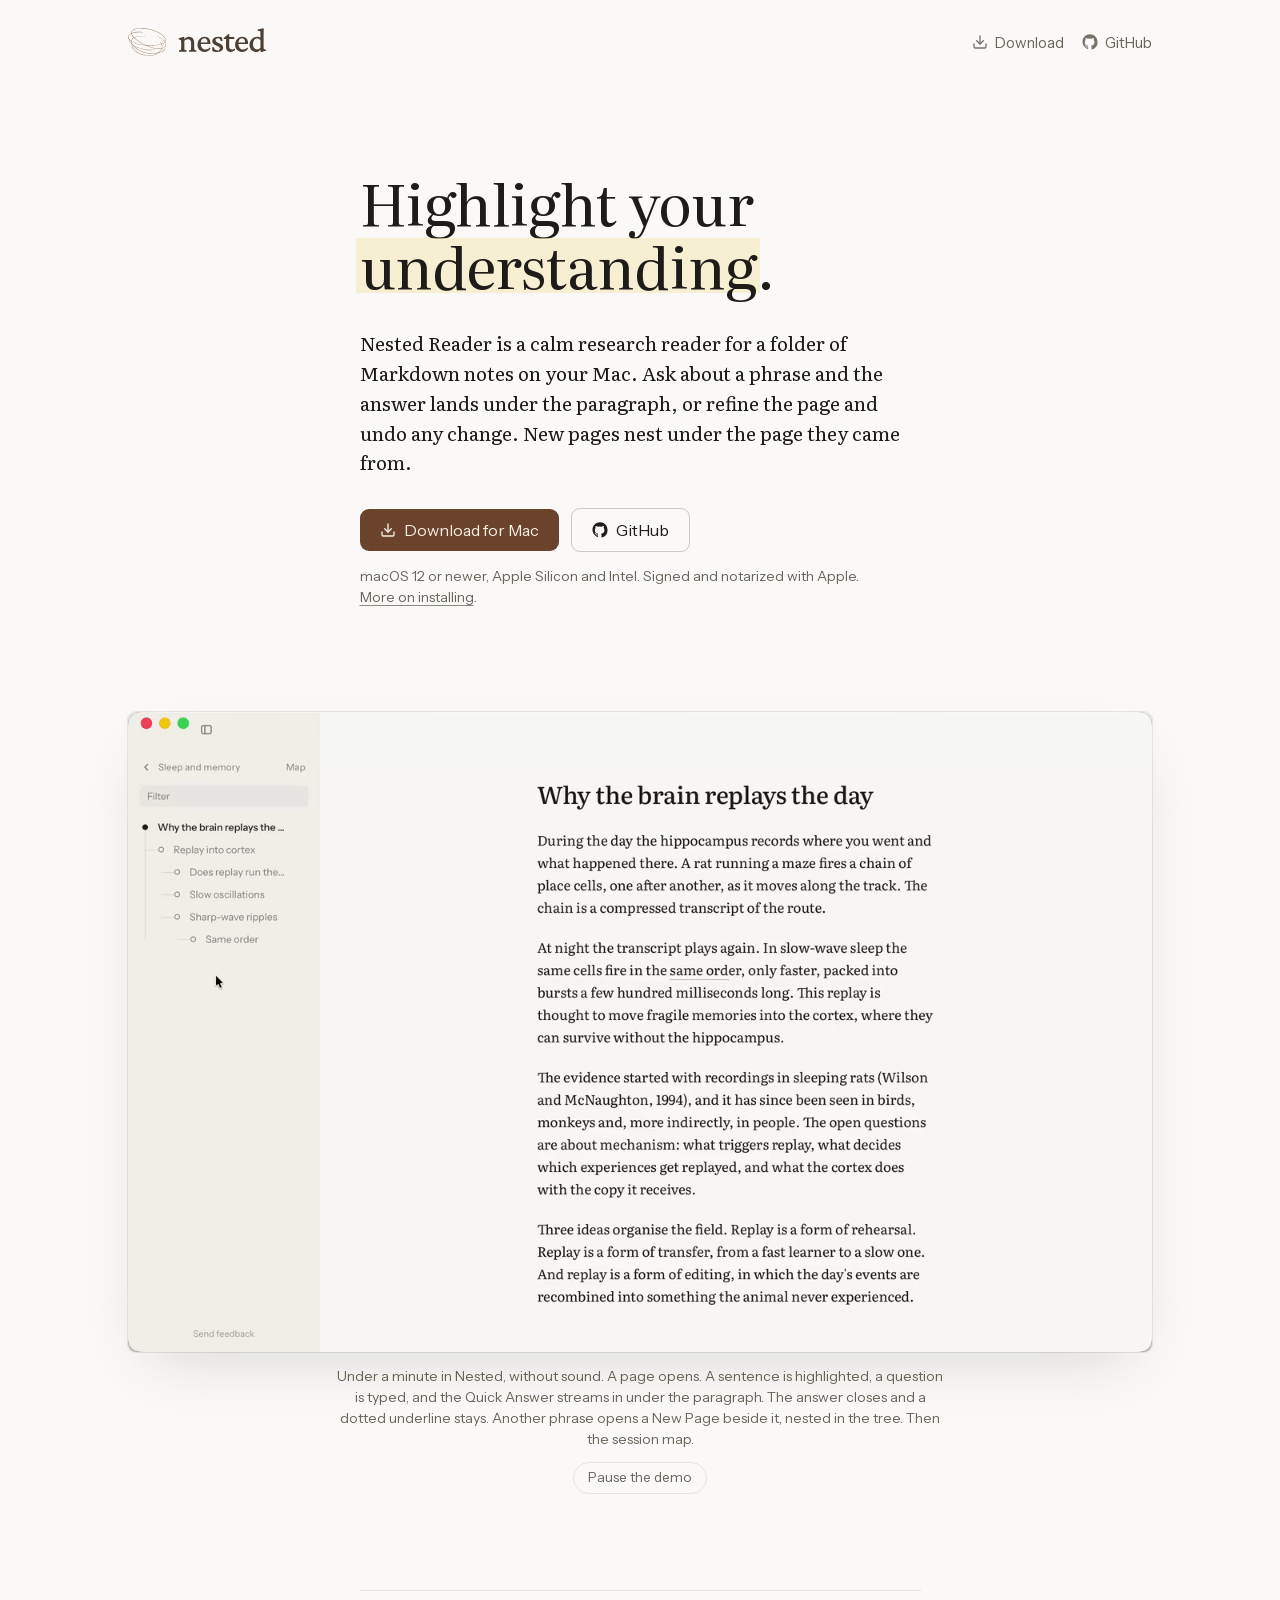
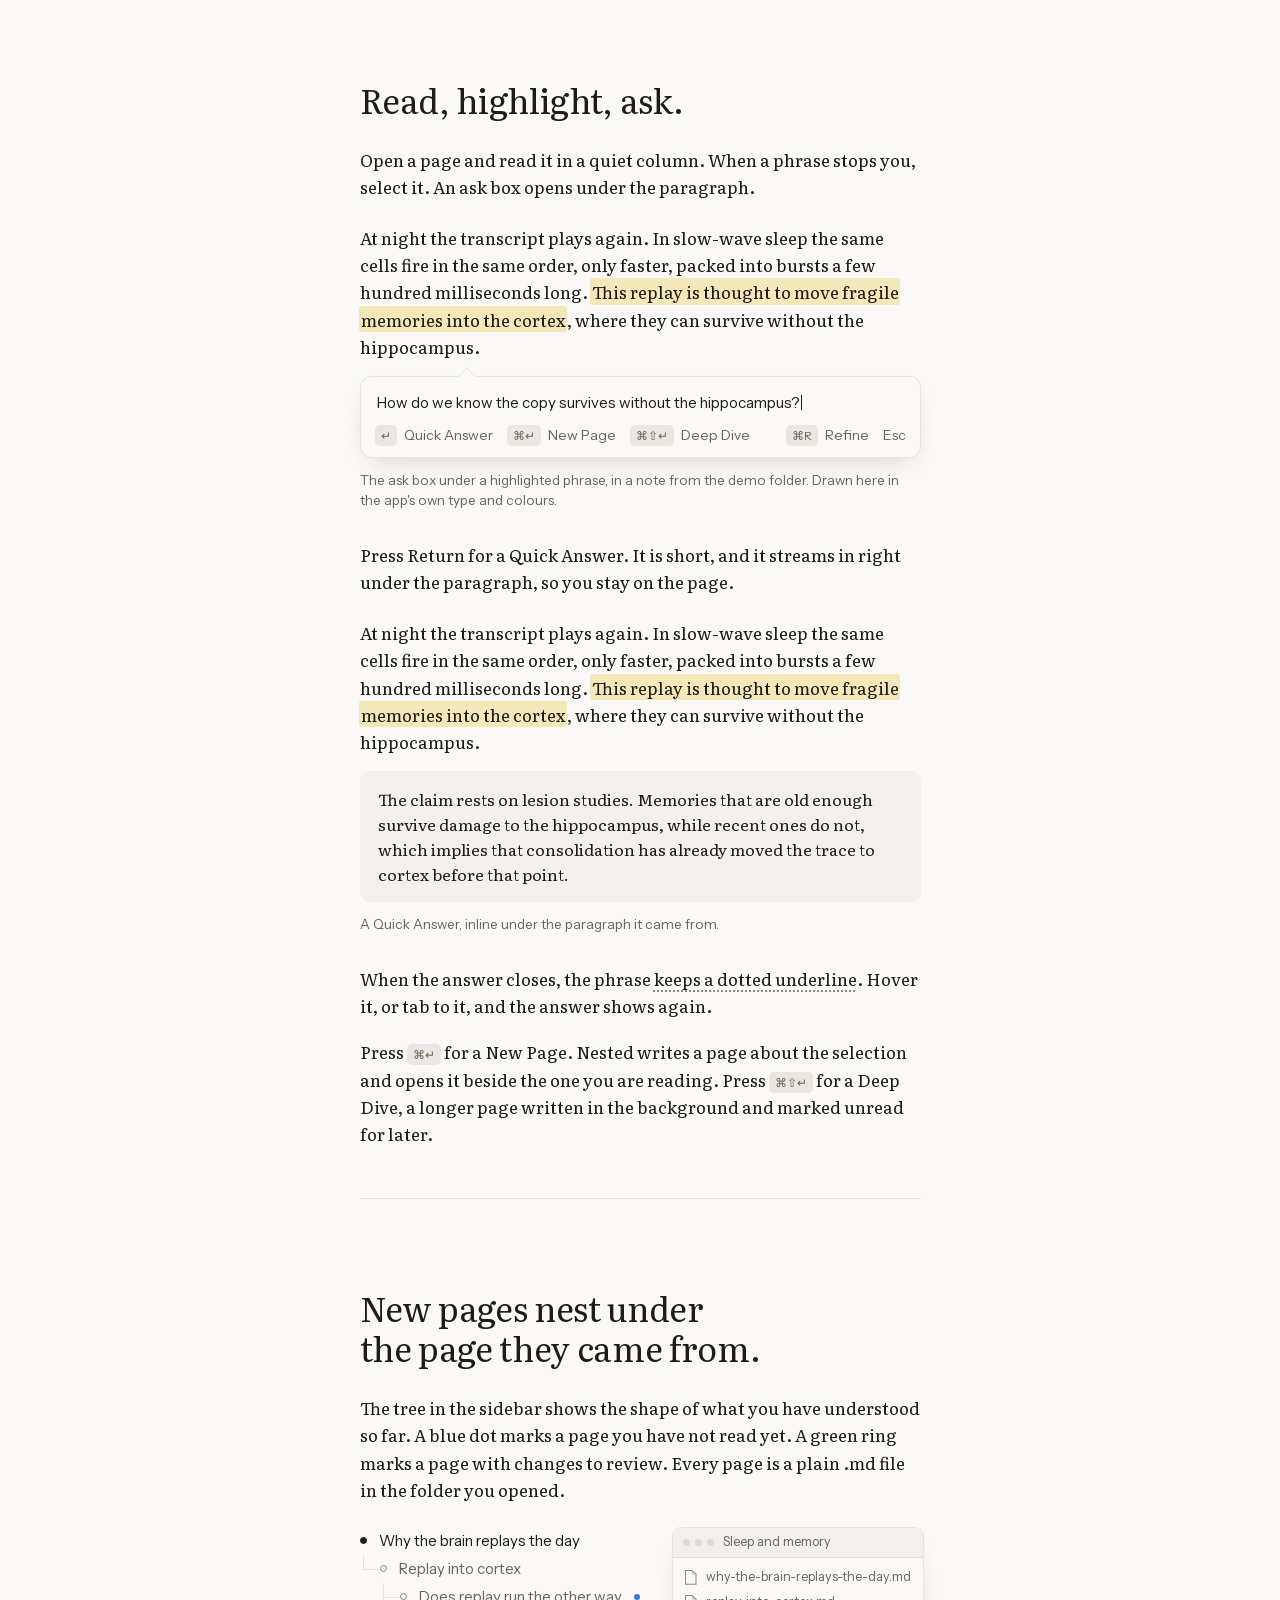
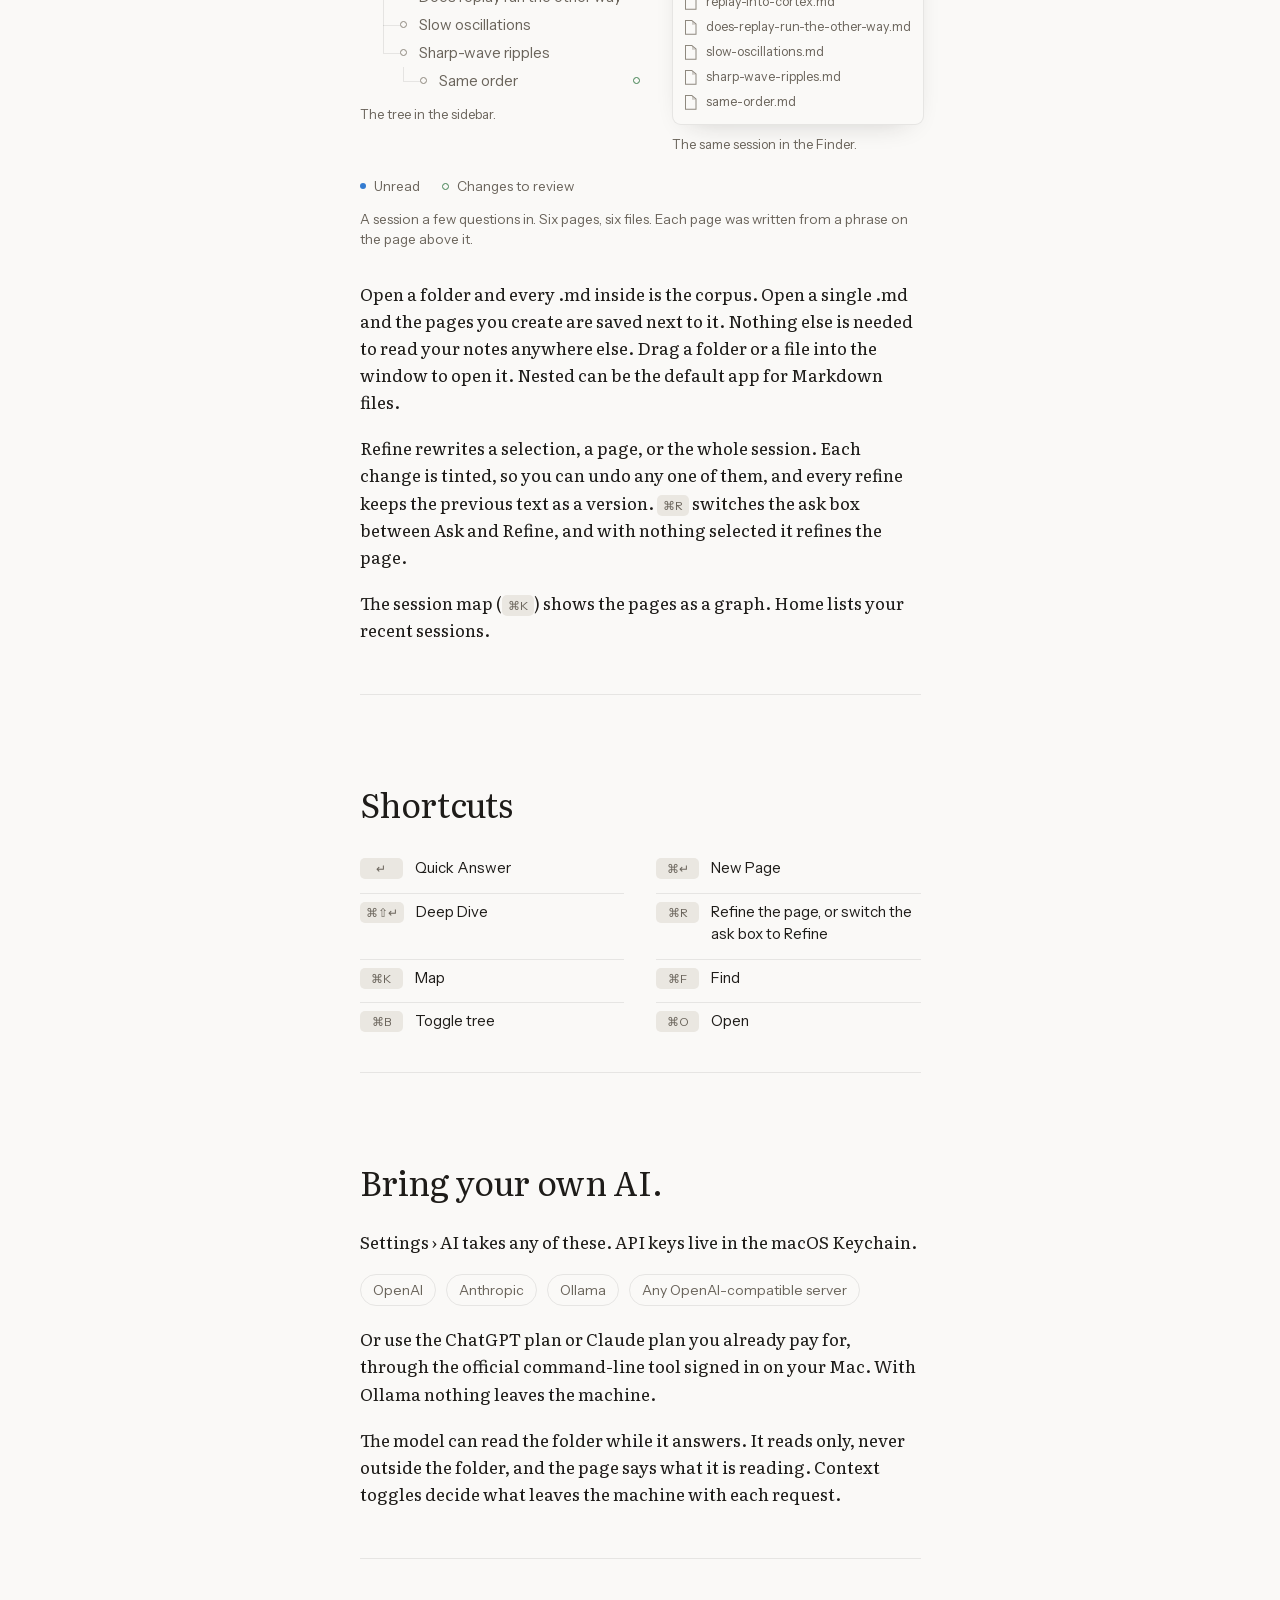
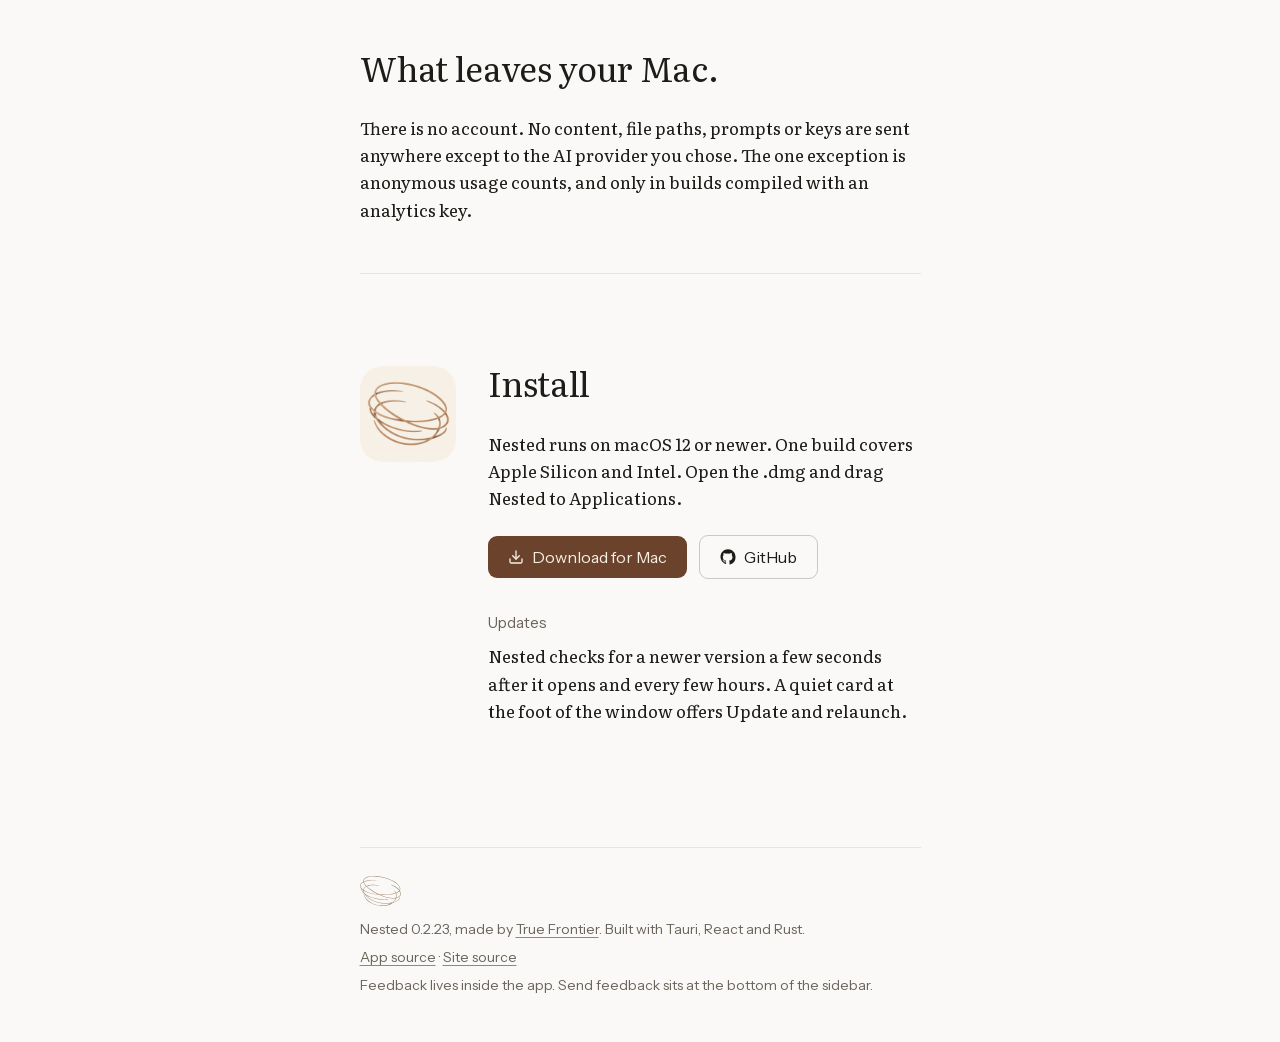
==== commit 4eca99d9: "chore(site): version 0.2.23" ====
--- a/index.html
+++ b/index.html
@@ -249,7 +249,7 @@
 
 <footer class="foot col">
   <img class="mark" src="assets/brand/nested-logomark.svg" width="56" height="40" alt=""/>
-  <p>Nested <span data-version>0.2.22</span>, made by <a href="https://truefrontierapps.com">True Frontier</a>. Built with Tauri, React and Rust.</p>
+  <p>Nested <span data-version>0.2.23</span>, made by <a href="https://truefrontierapps.com">True Frontier</a>. Built with Tauri, React and Rust.</p>
   <p><a href="https://github.com/truefrontier/nested-reader" target="_blank" rel="noopener">App source</a> · <a href="https://github.com/truefrontier/nestedreader.app" target="_blank" rel="noopener">Site source</a></p>
   <p>Feedback lives inside the app. Send feedback sits at the bottom of the sidebar.</p>
 </footer>
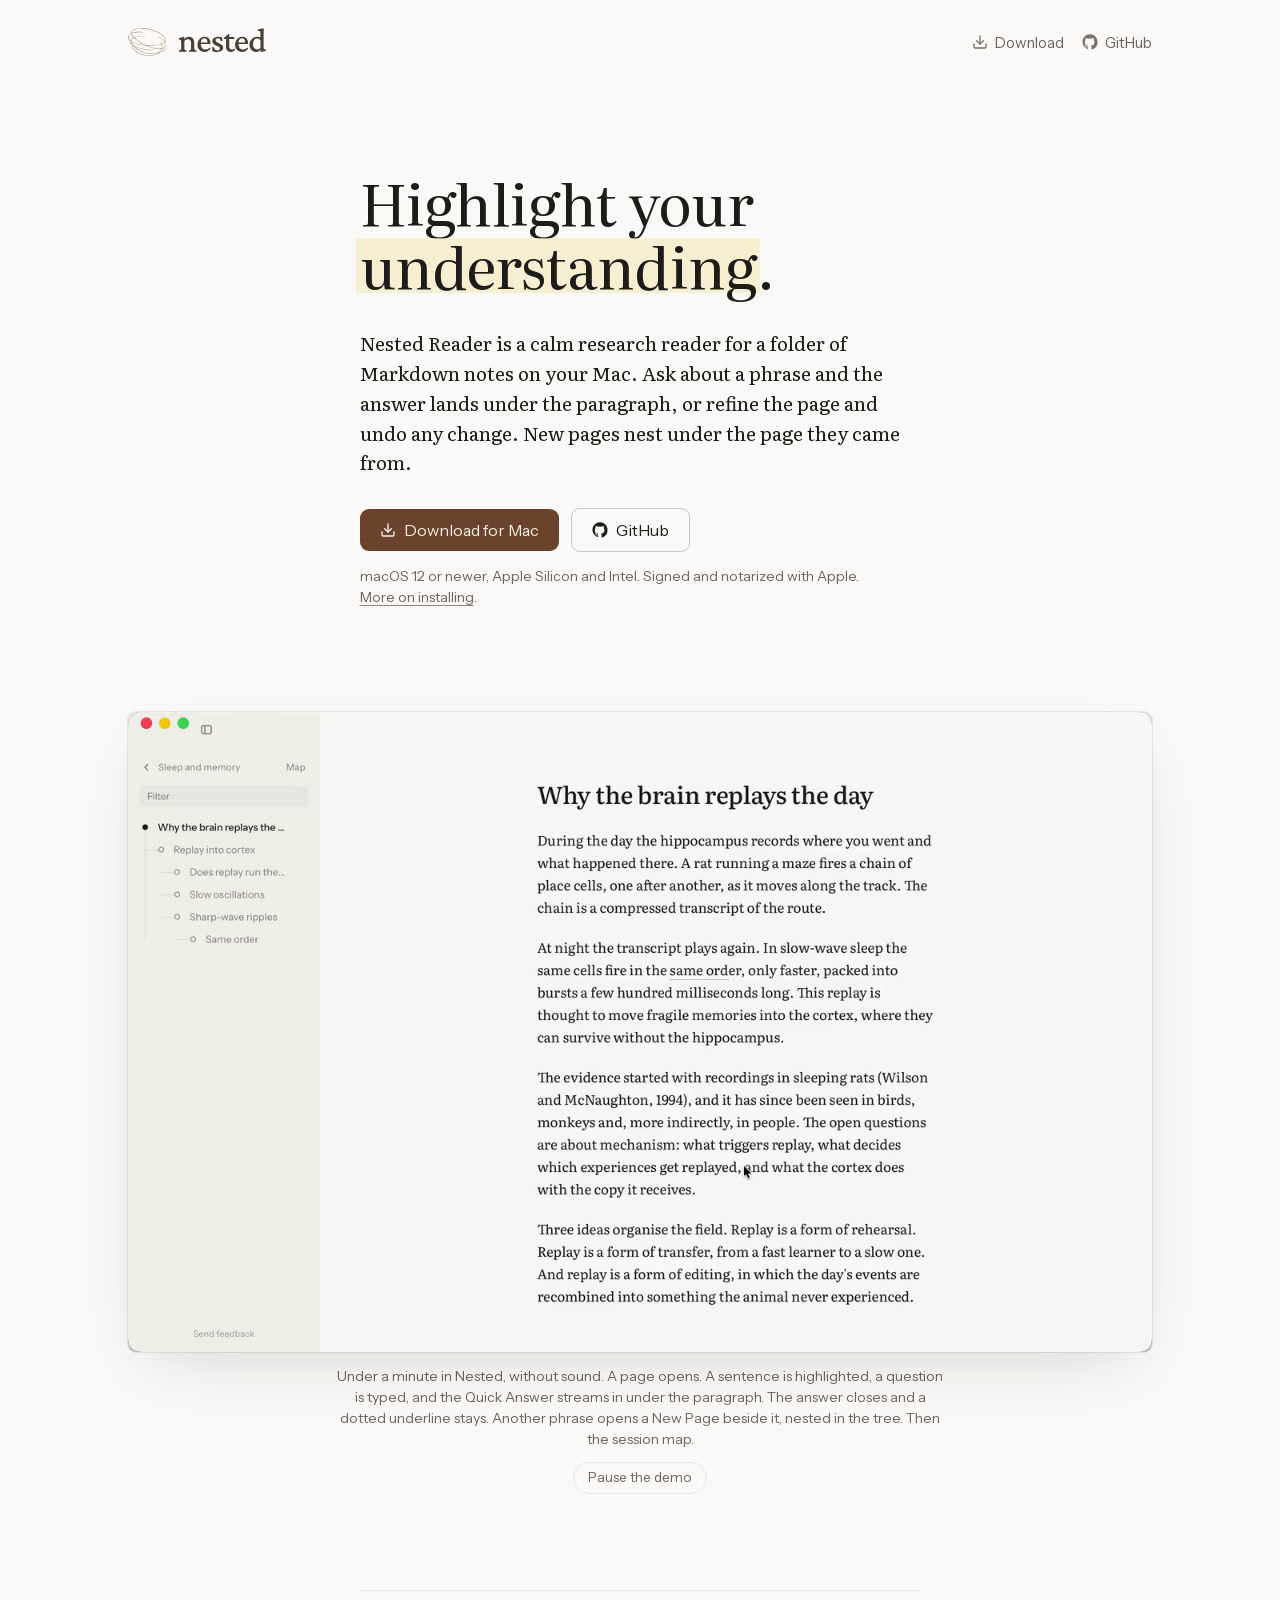
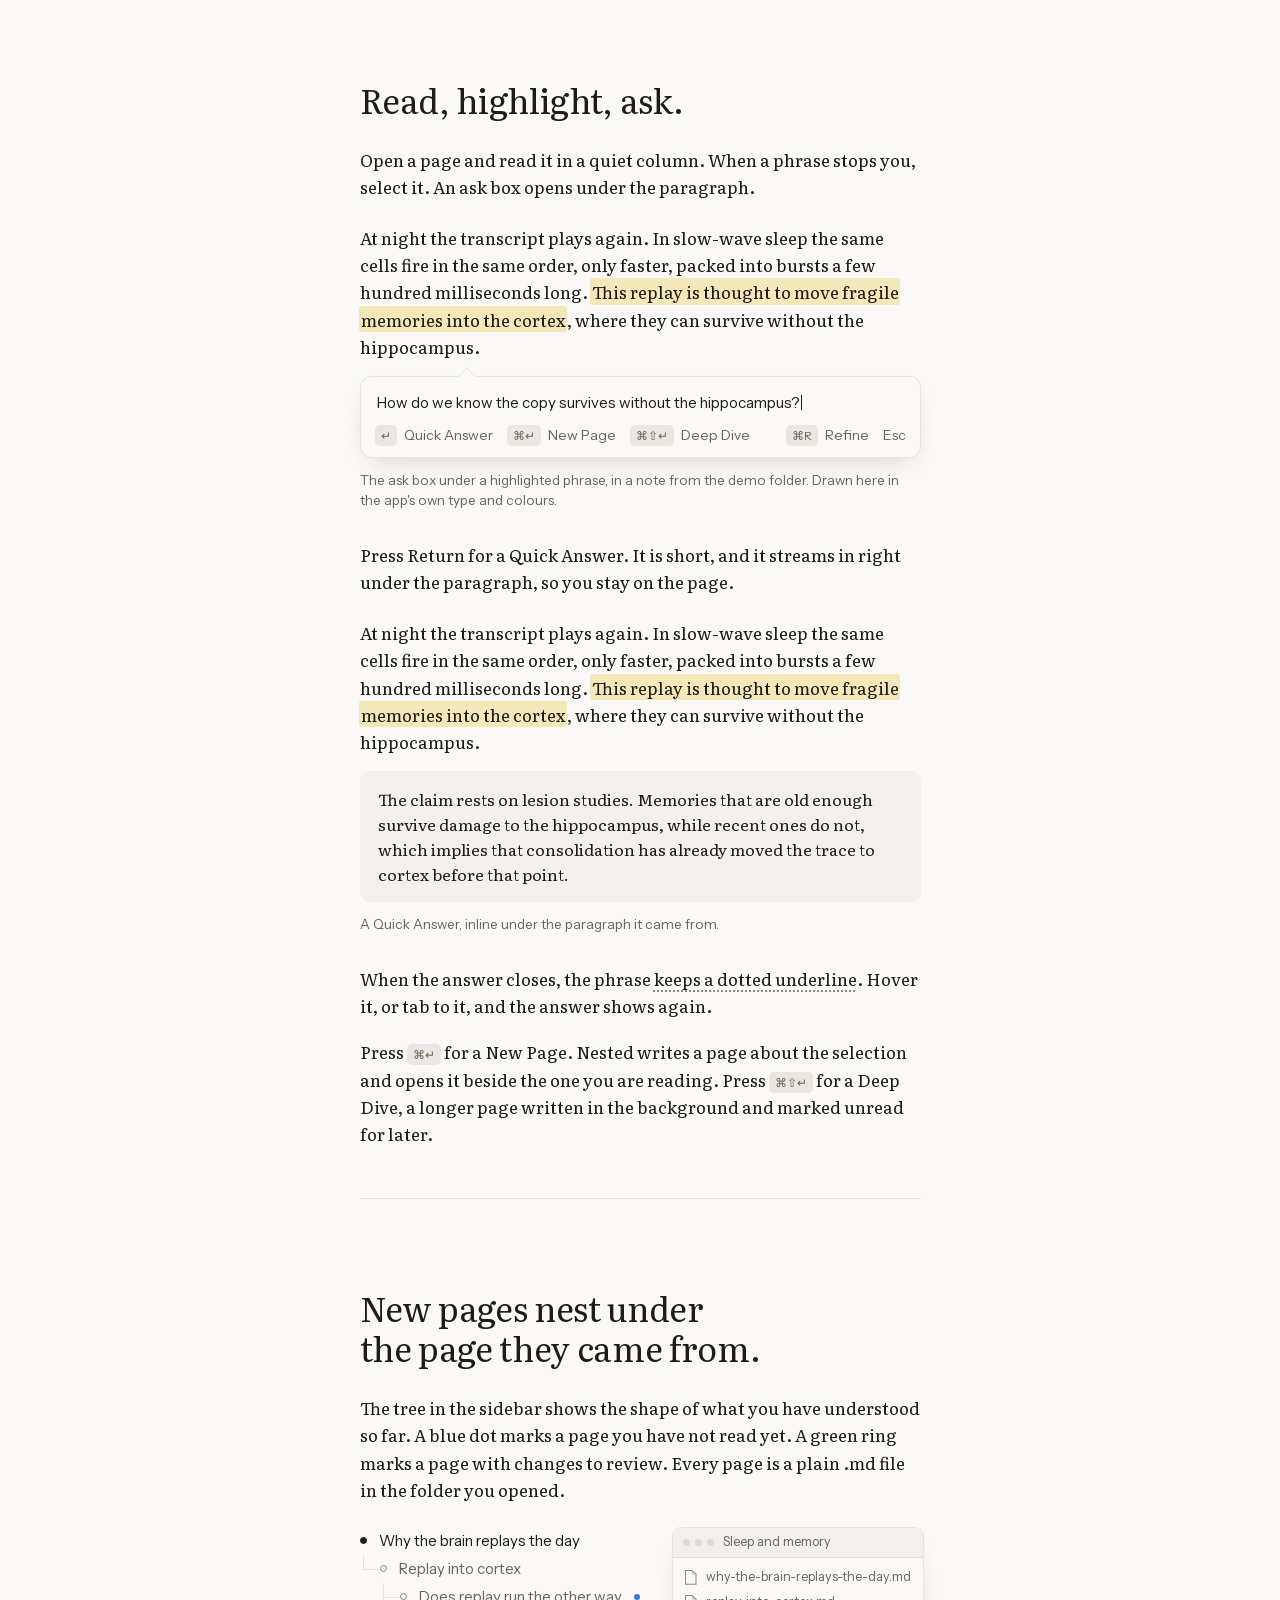
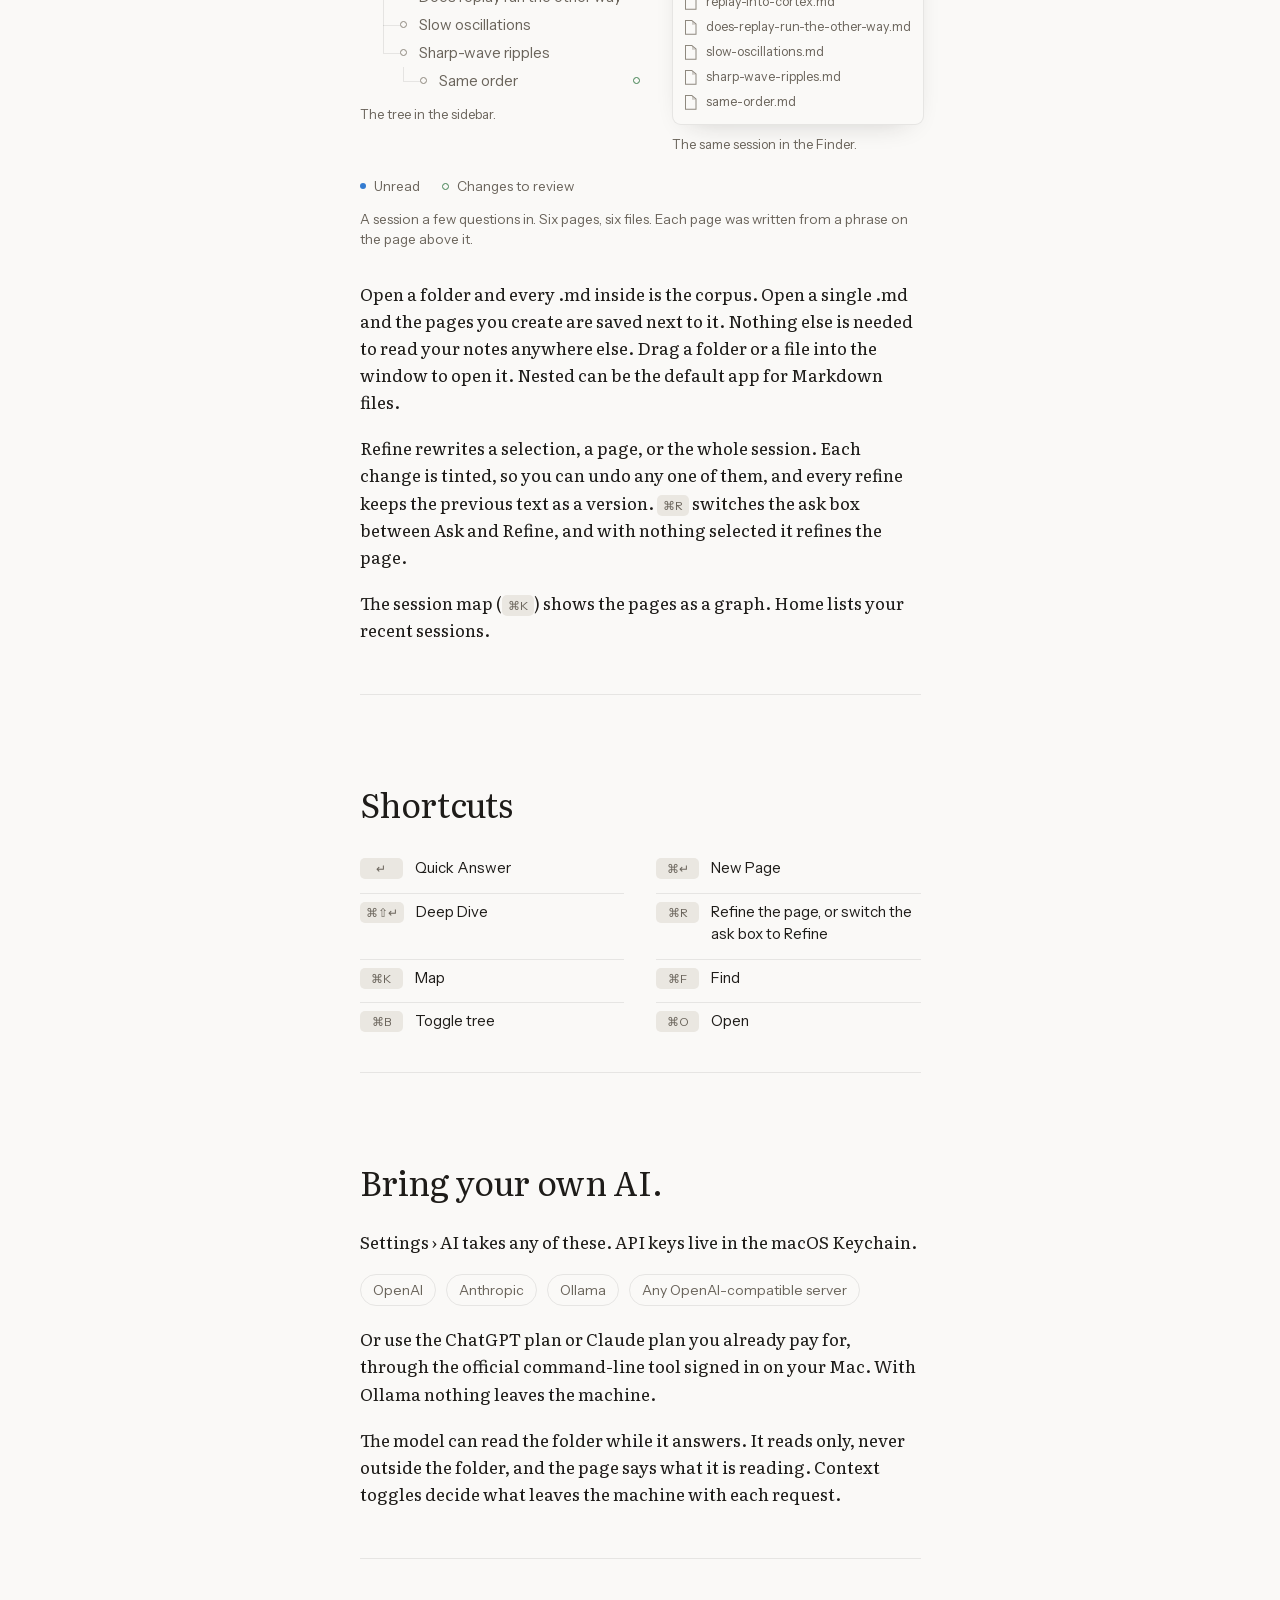
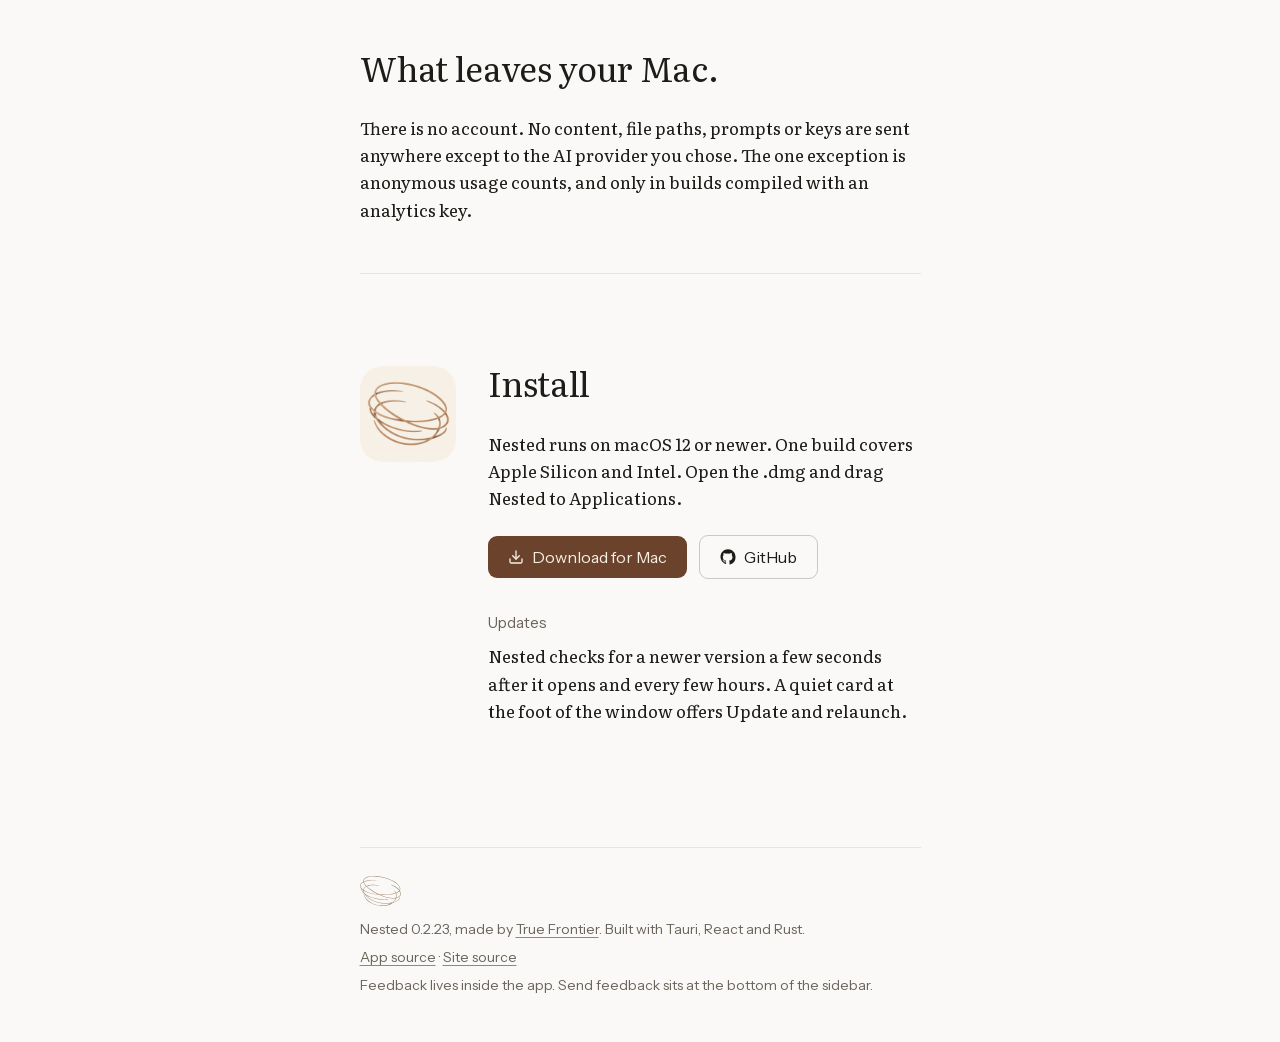
==== commit 5b9a6a7b: "SEO and accessibility pass on the page - Shortcut keys: the symbols are aria-hidden with a spoken na" ====
--- a/index.html
+++ b/index.html
@@ -4,18 +4,22 @@
 <meta charset="utf-8">
 <meta name="viewport" content="width=device-width, initial-scale=1">
 <title>Nested Reader — AI research reader for Markdown on Mac</title>
-<meta name="description" content="Nested Reader is a calm research reader for a folder of Markdown notes on your Mac. Highlight a phrase, ask inline, and nest new pages under the page they came from. Bring your own AI. Made by True Frontier.">
+<meta name="description" content="Nested Reader is a calm research reader for Markdown notes on your Mac. Highlight a phrase and ask; the answer lands under the paragraph. Bring your own AI.">
 <meta property="og:title" content="Nested Reader — AI research reader for Markdown on Mac">
 <meta property="og:description" content="Highlight your understanding. Nested Reader: ask about any phrase in your Markdown notes; answers land under the paragraph. macOS. BYO AI. By True Frontier.">
 <meta property="og:image" content="https://nestedreader.app/assets/og.png">
 <meta property="og:image:width" content="1200">
 <meta property="og:image:height" content="630">
+<meta property="og:image:alt" content="The Nested logo, a nest of copper strands, beside the line: Highlight your understanding. A calm research reader for a folder of Markdown notes, for Mac.">
 <meta property="og:type" content="website">
+<meta property="og:locale" content="en_US">
 <meta property="og:url" content="https://nestedreader.app/">
 <meta property="og:site_name" content="Nested Reader">
 <meta name="twitter:card" content="summary_large_image">
 <meta name="twitter:title" content="Nested Reader — AI research reader for Markdown on Mac">
 <meta name="twitter:description" content="Calm Mac research reader for Markdown folders. Highlight, ask inline, nest new pages. Bring your own AI.">
+<meta name="twitter:image" content="https://nestedreader.app/assets/og.png">
+<meta name="twitter:image:alt" content="The Nested logo, a nest of copper strands, beside the line: Highlight your understanding. A calm research reader for a folder of Markdown notes, for Mac.">
 <meta name="theme-color" content="#faf9f7" media="(prefers-color-scheme: light)">
 <meta name="theme-color" content="#171614" media="(prefers-color-scheme: dark)">
 <link rel="canonical" href="https://nestedreader.app/">
@@ -34,21 +38,28 @@
   "@graph": [
     {
       "@type": "WebSite",
+      "@id": "https://nestedreader.app/#website",
       "name": "Nested Reader",
       "alternateName": ["Nested", "nestedreader.app"],
       "url": "https://nestedreader.app/",
-      "description": "Calm AI research reader for a folder of Markdown notes on Mac."
+      "description": "Calm AI research reader for a folder of Markdown notes on Mac.",
+      "inLanguage": "en",
+      "publisher": { "@id": "https://truefrontierapps.com/#organization" }
     },
     {
       "@type": "SoftwareApplication",
+      "@id": "https://nestedreader.app/#app",
       "name": "Nested Reader",
       "alternateName": "Nested",
       "applicationCategory": "ProductivityApplication",
       "operatingSystem": "macOS 12 or later",
       "url": "https://nestedreader.app/",
       "downloadUrl": "https://nested-feedback.fly.dev/updates/dmg",
+      "image": "https://nestedreader.app/assets/icon/icon-256-squircle.png",
+      "screenshot": "https://nestedreader.app/demo/poster-light.jpg",
       "description": "Research reader for Markdown note folders: highlight a phrase, get an inline Quick Answer, or nest New Page and Deep Dive notes. Bring your own OpenAI, Anthropic, Ollama, or OpenAI-compatible model. No account.",
-      "author": { "@type": "Organization", "name": "True Frontier", "url": "https://truefrontierapps.com" },
+      "author": { "@id": "https://truefrontierapps.com/#organization" },
+      "publisher": { "@id": "https://truefrontierapps.com/#organization" },
       "offers": {
         "@type": "Offer",
         "price": "0",
@@ -58,8 +69,10 @@
     },
     {
       "@type": "Organization",
+      "@id": "https://truefrontierapps.com/#organization",
       "name": "True Frontier",
-      "url": "https://truefrontierapps.com"
+      "url": "https://truefrontierapps.com",
+      "sameAs": ["https://github.com/truefrontier"]
     }
   ]
 }
@@ -113,10 +126,10 @@
       <div class="askbox">
         <div class="q">How do we know the copy survives without the hippocampus?</div>
         <div class="keys">
-          <span><kbd>↵</kbd> Quick Answer</span>
-          <span><kbd>⌘↵</kbd> New Page</span>
-          <span><kbd>⌘⇧↵</kbd> Deep Dive</span>
-          <span class="push"><kbd>⌘R</kbd> Refine</span>
+          <span><kbd><span aria-hidden="true">↵</span><span class="sr">Return</span></kbd> Quick Answer</span>
+          <span><kbd><span aria-hidden="true">⌘↵</span><span class="sr">Command Return</span></kbd> New Page</span>
+          <span><kbd><span aria-hidden="true">⌘⇧↵</span><span class="sr">Command Shift Return</span></kbd> Deep Dive</span>
+          <span class="push"><kbd><span aria-hidden="true">⌘R</span><span class="sr">Command R</span></kbd> Refine</span>
           <span>Esc</span>
         </div>
       </div>
@@ -138,7 +151,7 @@
 
   <p class="hasPeek">When the answer closes, the phrase <span class="asked" tabindex="0" aria-describedby="peek-1">keeps a dotted underline</span><span class="peek" id="peek-1" role="note">Hovering the phrase shows its answer again, like this.</span>. Hover it, or tab to it, and the answer shows again.</p>
 
-  <p>Press <kbd>⌘↵</kbd> for a New Page. Nested writes a page about the selection and opens it beside the one you are reading. Press <kbd>⌘⇧↵</kbd> for a Deep Dive, a longer page written in the background and marked unread for later.</p>
+  <p>Press <kbd><span aria-hidden="true">⌘↵</span><span class="sr">Command Return</span></kbd> for a New Page. Nested writes a page about the selection and opens it beside the one you are reading. Press <kbd><span aria-hidden="true">⌘⇧↵</span><span class="sr">Command Shift Return</span></kbd> for a Deep Dive, a longer page written in the background and marked unread for later.</p>
 </section>
 
 <section class="sec col" id="nest">
@@ -193,21 +206,21 @@
   </figure>
 
   <p>Open a folder and every .md inside is the corpus. Open a single .md and the pages you create are saved next to it. Nothing else is needed to read your notes anywhere else. Drag a folder or a file into the window to open it. Nested can be the default app for Markdown files.</p>
-  <p>Refine rewrites a selection, a page, or the whole session. Each change is tinted, so you can undo any one of them, and every refine keeps the previous text as a version. <kbd>⌘R</kbd> switches the ask box between Ask and Refine, and with nothing selected it refines the page.</p>
-  <p>The session map (<kbd>⌘K</kbd>) shows the pages as a graph. Home lists your recent sessions.</p>
+  <p>Refine rewrites a selection, a page, or the whole session. Each change is tinted, so you can undo any one of them, and every refine keeps the previous text as a version. <kbd><span aria-hidden="true">⌘R</span><span class="sr">Command R</span></kbd> switches the ask box between Ask and Refine, and with nothing selected it refines the page.</p>
+  <p>The session map (<kbd><span aria-hidden="true">⌘K</span><span class="sr">Command K</span></kbd>) shows the pages as a graph. Home lists your recent sessions.</p>
 </section>
 
 <section class="sec col" id="shortcuts">
   <h2>Shortcuts</h2>
   <ul class="keys-list">
-    <li><kbd>↵</kbd> Quick Answer</li>
-    <li><kbd>⌘↵</kbd> New Page</li>
-    <li><kbd>⌘⇧↵</kbd> Deep Dive</li>
-    <li><kbd>⌘R</kbd> Refine the page, or switch the ask box to Refine</li>
-    <li><kbd>⌘K</kbd> Map</li>
-    <li><kbd>⌘F</kbd> Find</li>
-    <li><kbd>⌘B</kbd> Toggle tree</li>
-    <li><kbd>⌘O</kbd> Open</li>
+    <li><kbd><span aria-hidden="true">↵</span><span class="sr">Return</span></kbd> Quick Answer</li>
+    <li><kbd><span aria-hidden="true">⌘↵</span><span class="sr">Command Return</span></kbd> New Page</li>
+    <li><kbd><span aria-hidden="true">⌘⇧↵</span><span class="sr">Command Shift Return</span></kbd> Deep Dive</li>
+    <li><kbd><span aria-hidden="true">⌘R</span><span class="sr">Command R</span></kbd> Refine the page, or switch the ask box to Refine</li>
+    <li><kbd><span aria-hidden="true">⌘K</span><span class="sr">Command K</span></kbd> Map</li>
+    <li><kbd><span aria-hidden="true">⌘F</span><span class="sr">Command F</span></kbd> Find</li>
+    <li><kbd><span aria-hidden="true">⌘B</span><span class="sr">Command B</span></kbd> Toggle tree</li>
+    <li><kbd><span aria-hidden="true">⌘O</span><span class="sr">Command O</span></kbd> Open</li>
   </ul>
 </section>
 
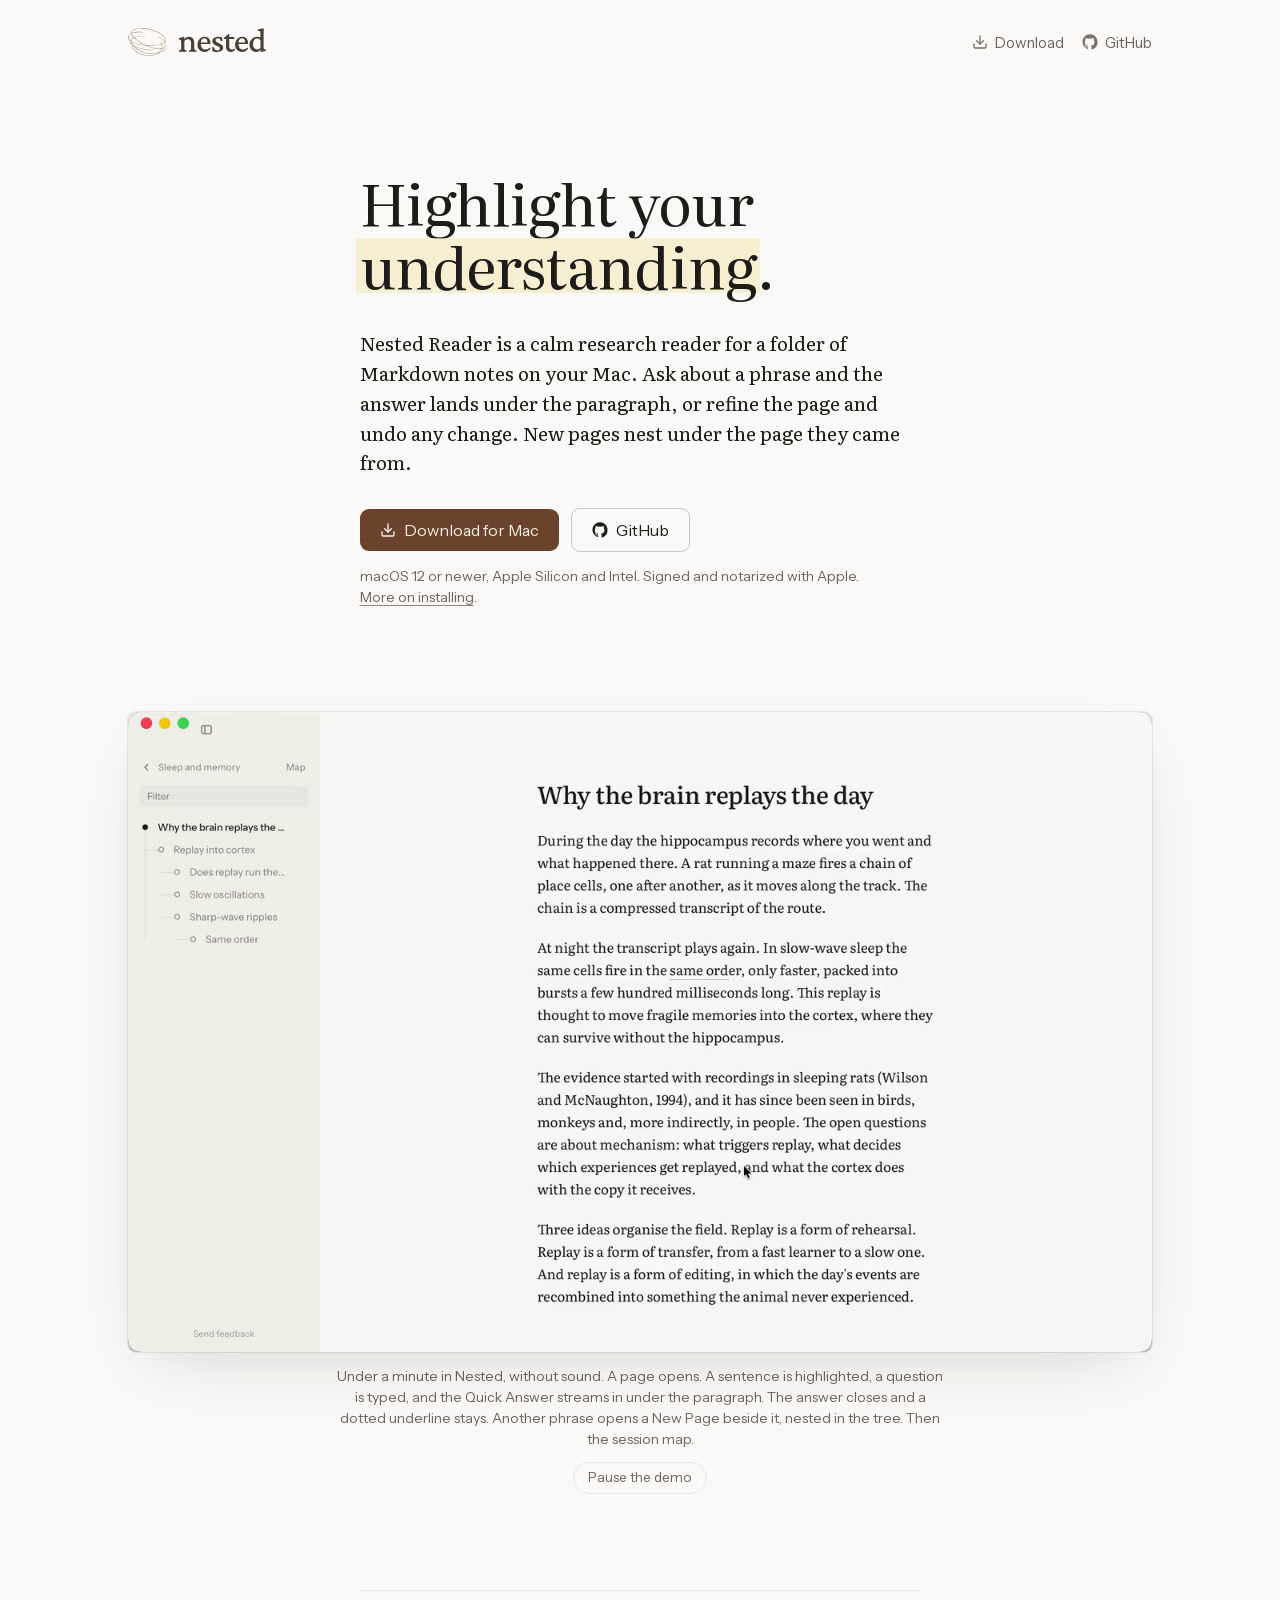
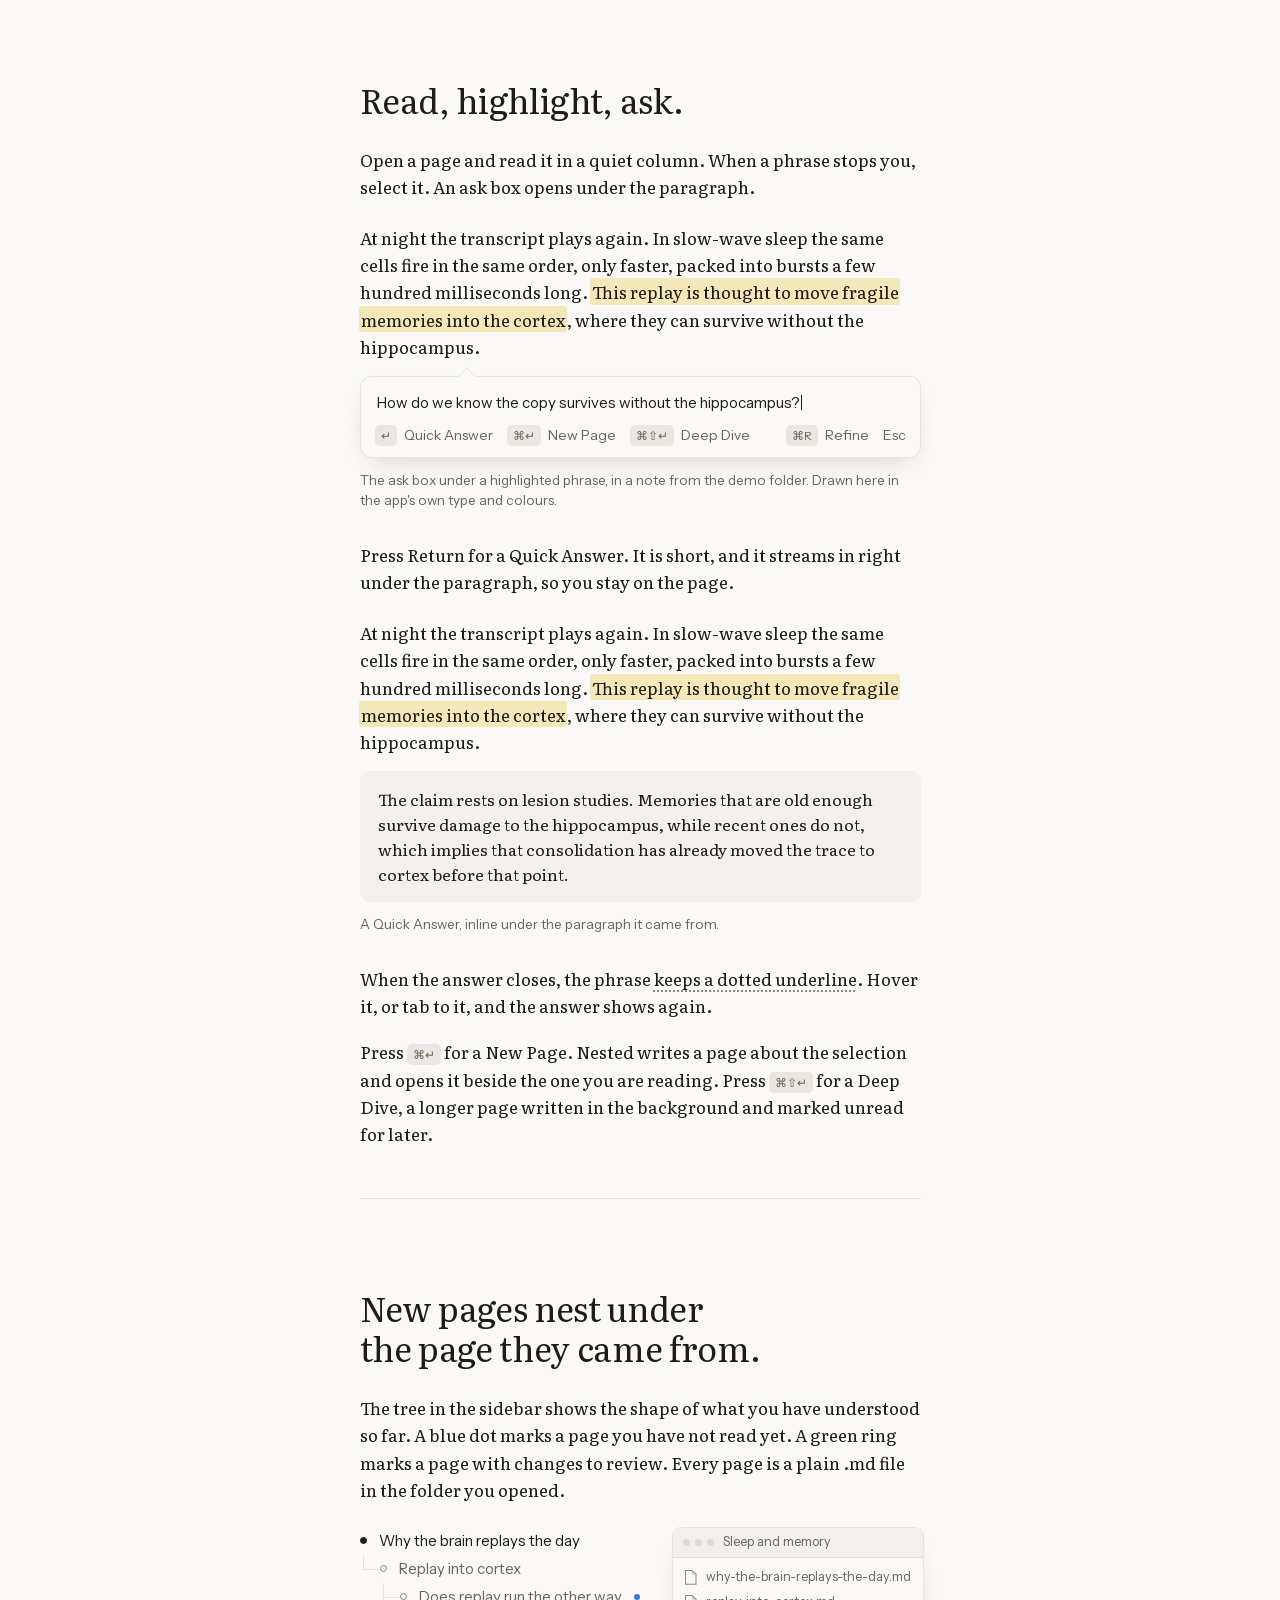
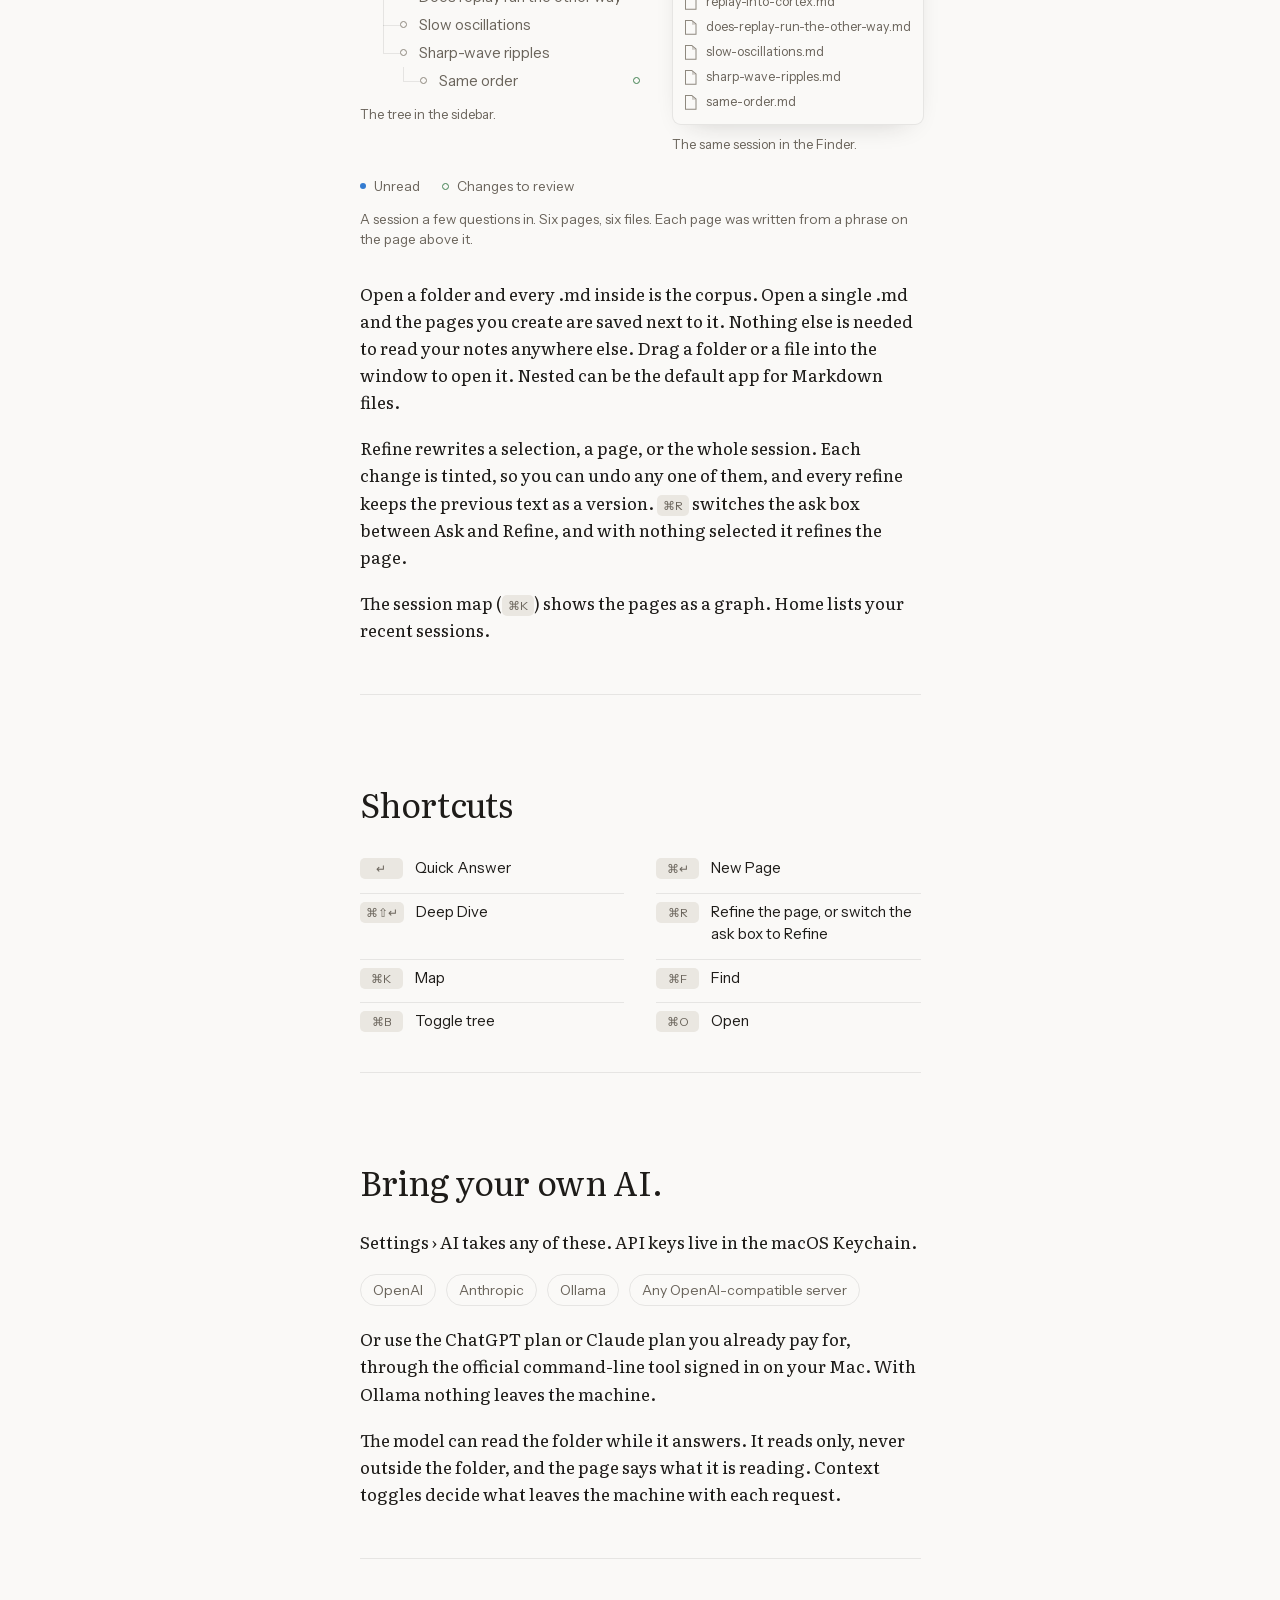
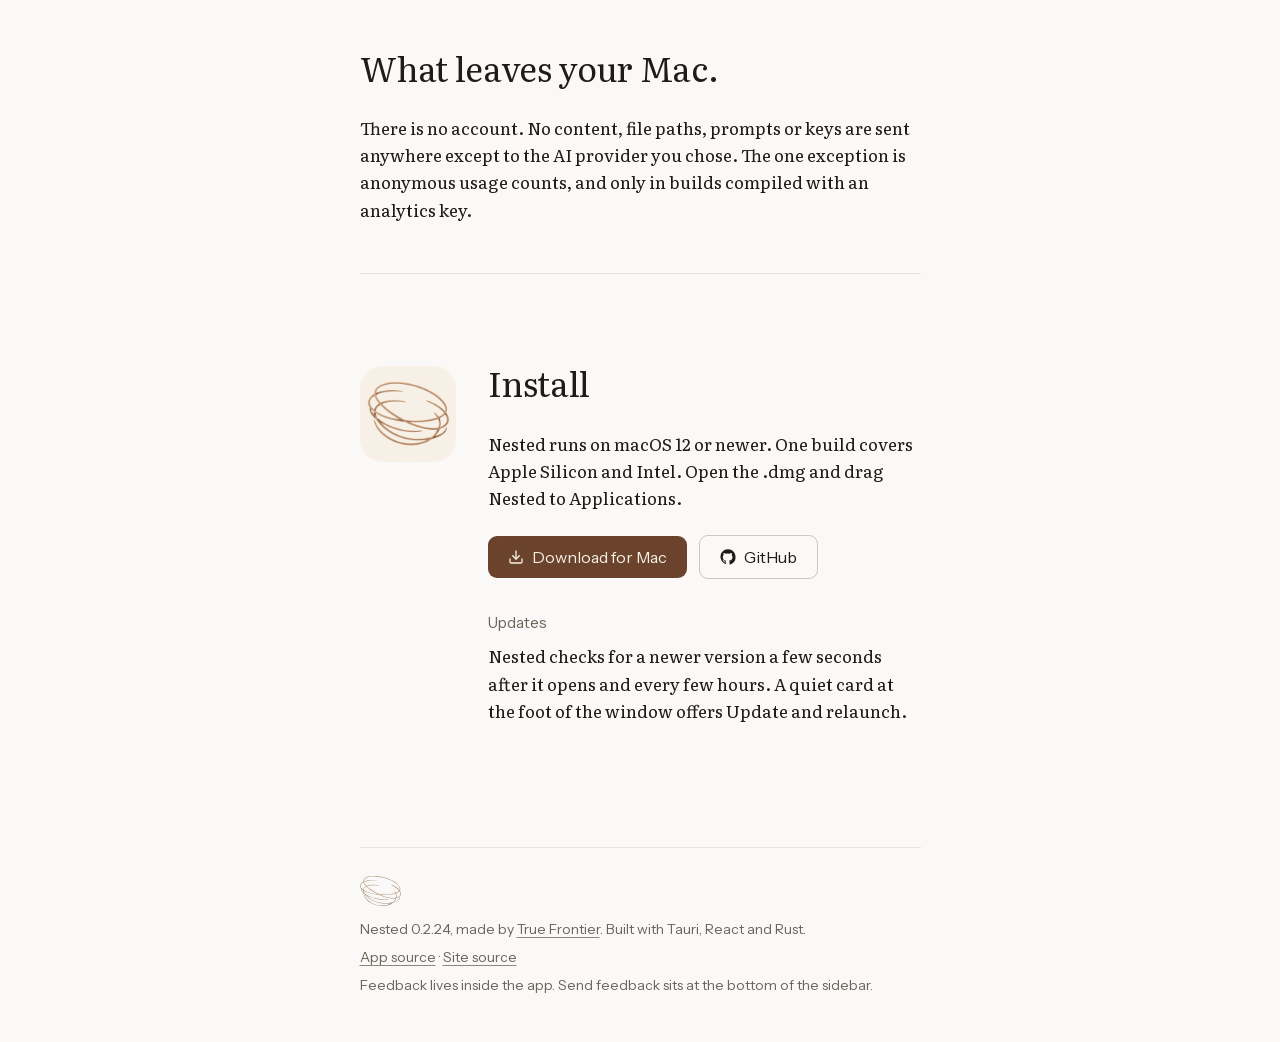
==== commit 975a3e05: "chore(site): version 0.2.24" ====
--- a/index.html
+++ b/index.html
@@ -4,22 +4,18 @@
 <meta charset="utf-8">
 <meta name="viewport" content="width=device-width, initial-scale=1">
 <title>Nested Reader — AI research reader for Markdown on Mac</title>
-<meta name="description" content="Nested Reader is a calm research reader for Markdown notes on your Mac. Highlight a phrase and ask; the answer lands under the paragraph. Bring your own AI.">
+<meta name="description" content="Nested Reader is a calm research reader for a folder of Markdown notes on your Mac. Highlight a phrase, ask inline, and nest new pages under the page they came from. Bring your own AI. Made by True Frontier.">
 <meta property="og:title" content="Nested Reader — AI research reader for Markdown on Mac">
 <meta property="og:description" content="Highlight your understanding. Nested Reader: ask about any phrase in your Markdown notes; answers land under the paragraph. macOS. BYO AI. By True Frontier.">
 <meta property="og:image" content="https://nestedreader.app/assets/og.png">
 <meta property="og:image:width" content="1200">
 <meta property="og:image:height" content="630">
-<meta property="og:image:alt" content="The Nested logo, a nest of copper strands, beside the line: Highlight your understanding. A calm research reader for a folder of Markdown notes, for Mac.">
 <meta property="og:type" content="website">
-<meta property="og:locale" content="en_US">
 <meta property="og:url" content="https://nestedreader.app/">
 <meta property="og:site_name" content="Nested Reader">
 <meta name="twitter:card" content="summary_large_image">
 <meta name="twitter:title" content="Nested Reader — AI research reader for Markdown on Mac">
 <meta name="twitter:description" content="Calm Mac research reader for Markdown folders. Highlight, ask inline, nest new pages. Bring your own AI.">
-<meta name="twitter:image" content="https://nestedreader.app/assets/og.png">
-<meta name="twitter:image:alt" content="The Nested logo, a nest of copper strands, beside the line: Highlight your understanding. A calm research reader for a folder of Markdown notes, for Mac.">
 <meta name="theme-color" content="#faf9f7" media="(prefers-color-scheme: light)">
 <meta name="theme-color" content="#171614" media="(prefers-color-scheme: dark)">
 <link rel="canonical" href="https://nestedreader.app/">
@@ -38,28 +34,21 @@
   "@graph": [
     {
       "@type": "WebSite",
-      "@id": "https://nestedreader.app/#website",
       "name": "Nested Reader",
       "alternateName": ["Nested", "nestedreader.app"],
       "url": "https://nestedreader.app/",
-      "description": "Calm AI research reader for a folder of Markdown notes on Mac.",
-      "inLanguage": "en",
-      "publisher": { "@id": "https://truefrontierapps.com/#organization" }
+      "description": "Calm AI research reader for a folder of Markdown notes on Mac."
     },
     {
       "@type": "SoftwareApplication",
-      "@id": "https://nestedreader.app/#app",
       "name": "Nested Reader",
       "alternateName": "Nested",
       "applicationCategory": "ProductivityApplication",
       "operatingSystem": "macOS 12 or later",
       "url": "https://nestedreader.app/",
       "downloadUrl": "https://nested-feedback.fly.dev/updates/dmg",
-      "image": "https://nestedreader.app/assets/icon/icon-256-squircle.png",
-      "screenshot": "https://nestedreader.app/demo/poster-light.jpg",
       "description": "Research reader for Markdown note folders: highlight a phrase, get an inline Quick Answer, or nest New Page and Deep Dive notes. Bring your own OpenAI, Anthropic, Ollama, or OpenAI-compatible model. No account.",
-      "author": { "@id": "https://truefrontierapps.com/#organization" },
-      "publisher": { "@id": "https://truefrontierapps.com/#organization" },
+      "author": { "@type": "Organization", "name": "True Frontier", "url": "https://truefrontierapps.com" },
       "offers": {
         "@type": "Offer",
         "price": "0",
@@ -69,10 +58,8 @@
     },
     {
       "@type": "Organization",
-      "@id": "https://truefrontierapps.com/#organization",
       "name": "True Frontier",
-      "url": "https://truefrontierapps.com",
-      "sameAs": ["https://github.com/truefrontier"]
+      "url": "https://truefrontierapps.com"
     }
   ]
 }
@@ -126,10 +113,10 @@
       <div class="askbox">
         <div class="q">How do we know the copy survives without the hippocampus?</div>
         <div class="keys">
-          <span><kbd><span aria-hidden="true">↵</span><span class="sr">Return</span></kbd> Quick Answer</span>
-          <span><kbd><span aria-hidden="true">⌘↵</span><span class="sr">Command Return</span></kbd> New Page</span>
-          <span><kbd><span aria-hidden="true">⌘⇧↵</span><span class="sr">Command Shift Return</span></kbd> Deep Dive</span>
-          <span class="push"><kbd><span aria-hidden="true">⌘R</span><span class="sr">Command R</span></kbd> Refine</span>
+          <span><kbd>↵</kbd> Quick Answer</span>
+          <span><kbd>⌘↵</kbd> New Page</span>
+          <span><kbd>⌘⇧↵</kbd> Deep Dive</span>
+          <span class="push"><kbd>⌘R</kbd> Refine</span>
           <span>Esc</span>
         </div>
       </div>
@@ -151,7 +138,7 @@
 
   <p class="hasPeek">When the answer closes, the phrase <span class="asked" tabindex="0" aria-describedby="peek-1">keeps a dotted underline</span><span class="peek" id="peek-1" role="note">Hovering the phrase shows its answer again, like this.</span>. Hover it, or tab to it, and the answer shows again.</p>
 
-  <p>Press <kbd><span aria-hidden="true">⌘↵</span><span class="sr">Command Return</span></kbd> for a New Page. Nested writes a page about the selection and opens it beside the one you are reading. Press <kbd><span aria-hidden="true">⌘⇧↵</span><span class="sr">Command Shift Return</span></kbd> for a Deep Dive, a longer page written in the background and marked unread for later.</p>
+  <p>Press <kbd>⌘↵</kbd> for a New Page. Nested writes a page about the selection and opens it beside the one you are reading. Press <kbd>⌘⇧↵</kbd> for a Deep Dive, a longer page written in the background and marked unread for later.</p>
 </section>
 
 <section class="sec col" id="nest">
@@ -206,21 +193,21 @@
   </figure>
 
   <p>Open a folder and every .md inside is the corpus. Open a single .md and the pages you create are saved next to it. Nothing else is needed to read your notes anywhere else. Drag a folder or a file into the window to open it. Nested can be the default app for Markdown files.</p>
-  <p>Refine rewrites a selection, a page, or the whole session. Each change is tinted, so you can undo any one of them, and every refine keeps the previous text as a version. <kbd><span aria-hidden="true">⌘R</span><span class="sr">Command R</span></kbd> switches the ask box between Ask and Refine, and with nothing selected it refines the page.</p>
-  <p>The session map (<kbd><span aria-hidden="true">⌘K</span><span class="sr">Command K</span></kbd>) shows the pages as a graph. Home lists your recent sessions.</p>
+  <p>Refine rewrites a selection, a page, or the whole session. Each change is tinted, so you can undo any one of them, and every refine keeps the previous text as a version. <kbd>⌘R</kbd> switches the ask box between Ask and Refine, and with nothing selected it refines the page.</p>
+  <p>The session map (<kbd>⌘K</kbd>) shows the pages as a graph. Home lists your recent sessions.</p>
 </section>
 
 <section class="sec col" id="shortcuts">
   <h2>Shortcuts</h2>
   <ul class="keys-list">
-    <li><kbd><span aria-hidden="true">↵</span><span class="sr">Return</span></kbd> Quick Answer</li>
-    <li><kbd><span aria-hidden="true">⌘↵</span><span class="sr">Command Return</span></kbd> New Page</li>
-    <li><kbd><span aria-hidden="true">⌘⇧↵</span><span class="sr">Command Shift Return</span></kbd> Deep Dive</li>
-    <li><kbd><span aria-hidden="true">⌘R</span><span class="sr">Command R</span></kbd> Refine the page, or switch the ask box to Refine</li>
-    <li><kbd><span aria-hidden="true">⌘K</span><span class="sr">Command K</span></kbd> Map</li>
-    <li><kbd><span aria-hidden="true">⌘F</span><span class="sr">Command F</span></kbd> Find</li>
-    <li><kbd><span aria-hidden="true">⌘B</span><span class="sr">Command B</span></kbd> Toggle tree</li>
-    <li><kbd><span aria-hidden="true">⌘O</span><span class="sr">Command O</span></kbd> Open</li>
+    <li><kbd>↵</kbd> Quick Answer</li>
+    <li><kbd>⌘↵</kbd> New Page</li>
+    <li><kbd>⌘⇧↵</kbd> Deep Dive</li>
+    <li><kbd>⌘R</kbd> Refine the page, or switch the ask box to Refine</li>
+    <li><kbd>⌘K</kbd> Map</li>
+    <li><kbd>⌘F</kbd> Find</li>
+    <li><kbd>⌘B</kbd> Toggle tree</li>
+    <li><kbd>⌘O</kbd> Open</li>
   </ul>
 </section>
 
@@ -262,7 +249,7 @@
 
 <footer class="foot col">
   <img class="mark" src="assets/brand/nested-logomark.svg" width="56" height="40" alt=""/>
-  <p>Nested <span data-version>0.2.23</span>, made by <a href="https://truefrontierapps.com">True Frontier</a>. Built with Tauri, React and Rust.</p>
+  <p>Nested <span data-version>0.2.24</span>, made by <a href="https://truefrontierapps.com">True Frontier</a>. Built with Tauri, React and Rust.</p>
   <p><a href="https://github.com/truefrontier/nested-reader" target="_blank" rel="noopener">App source</a> · <a href="https://github.com/truefrontier/nestedreader.app" target="_blank" rel="noopener">Site source</a></p>
   <p>Feedback lives inside the app. Send feedback sits at the bottom of the sidebar.</p>
 </footer>
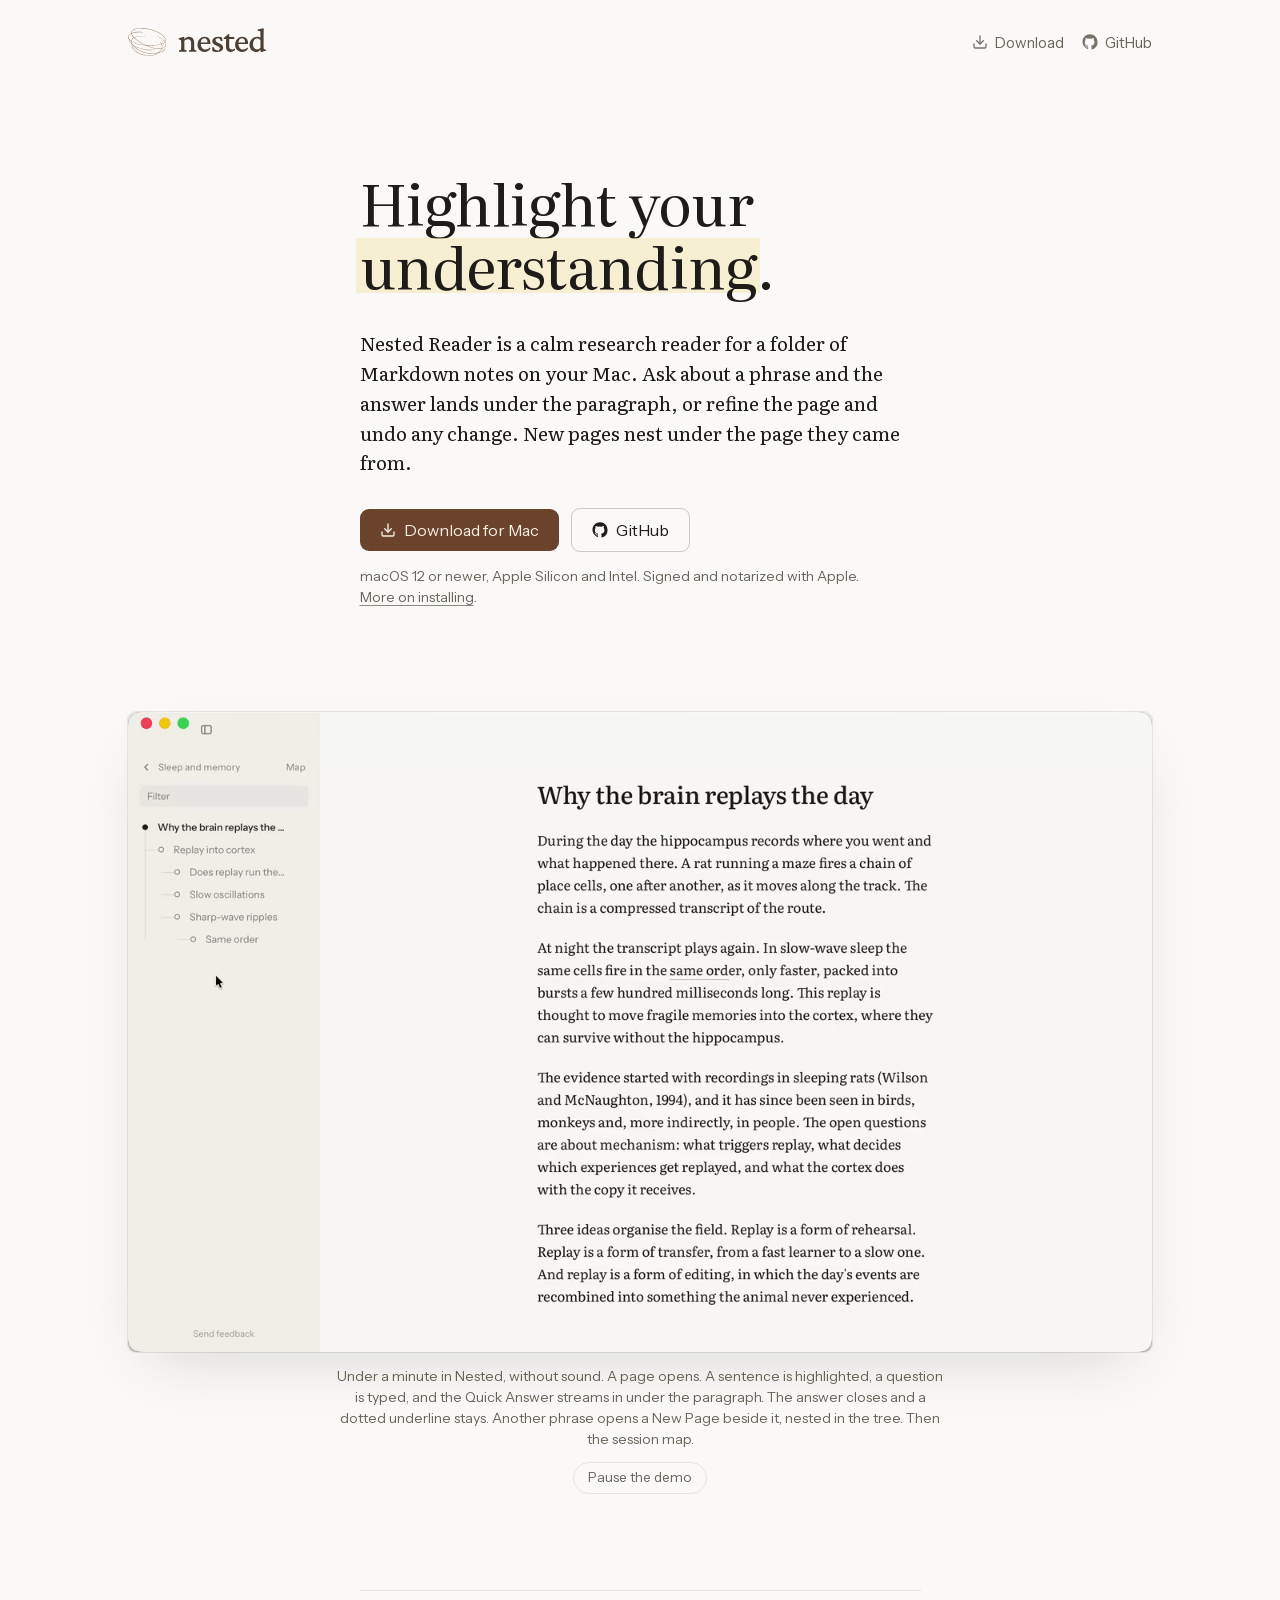
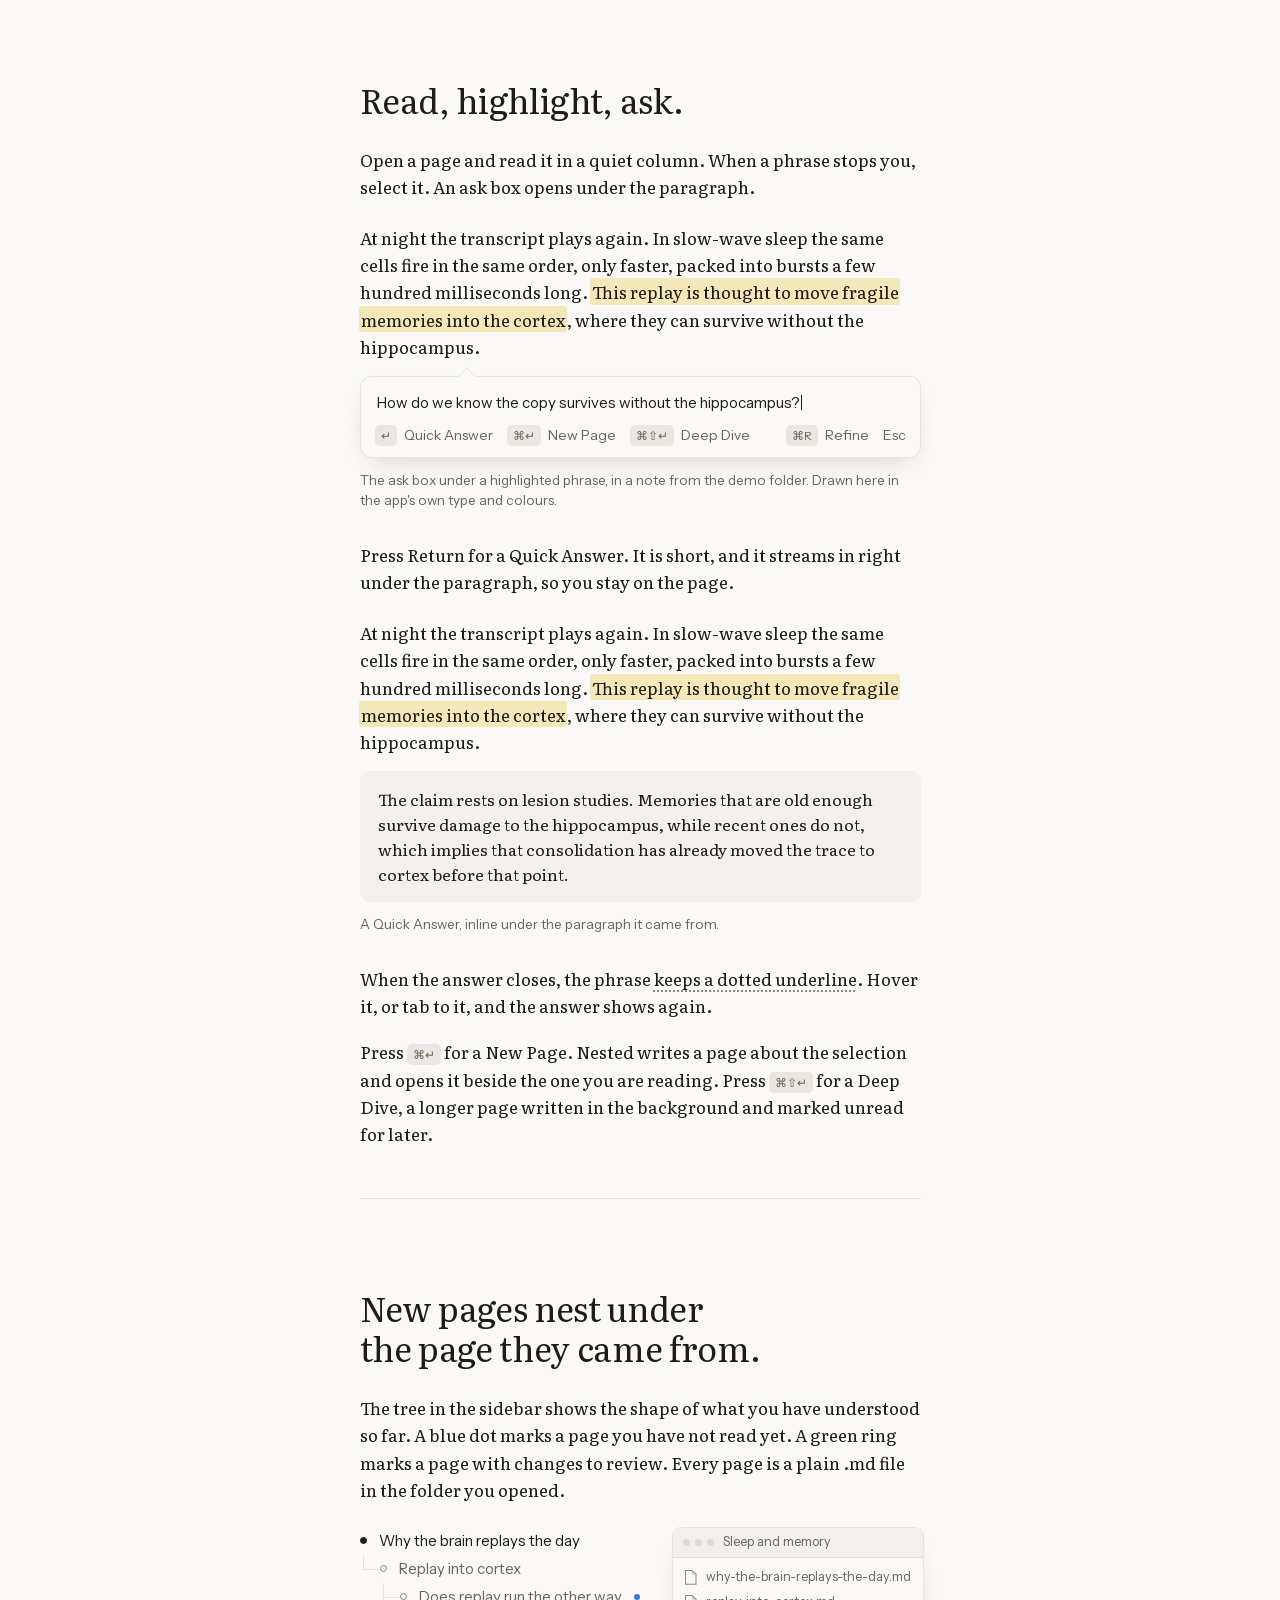
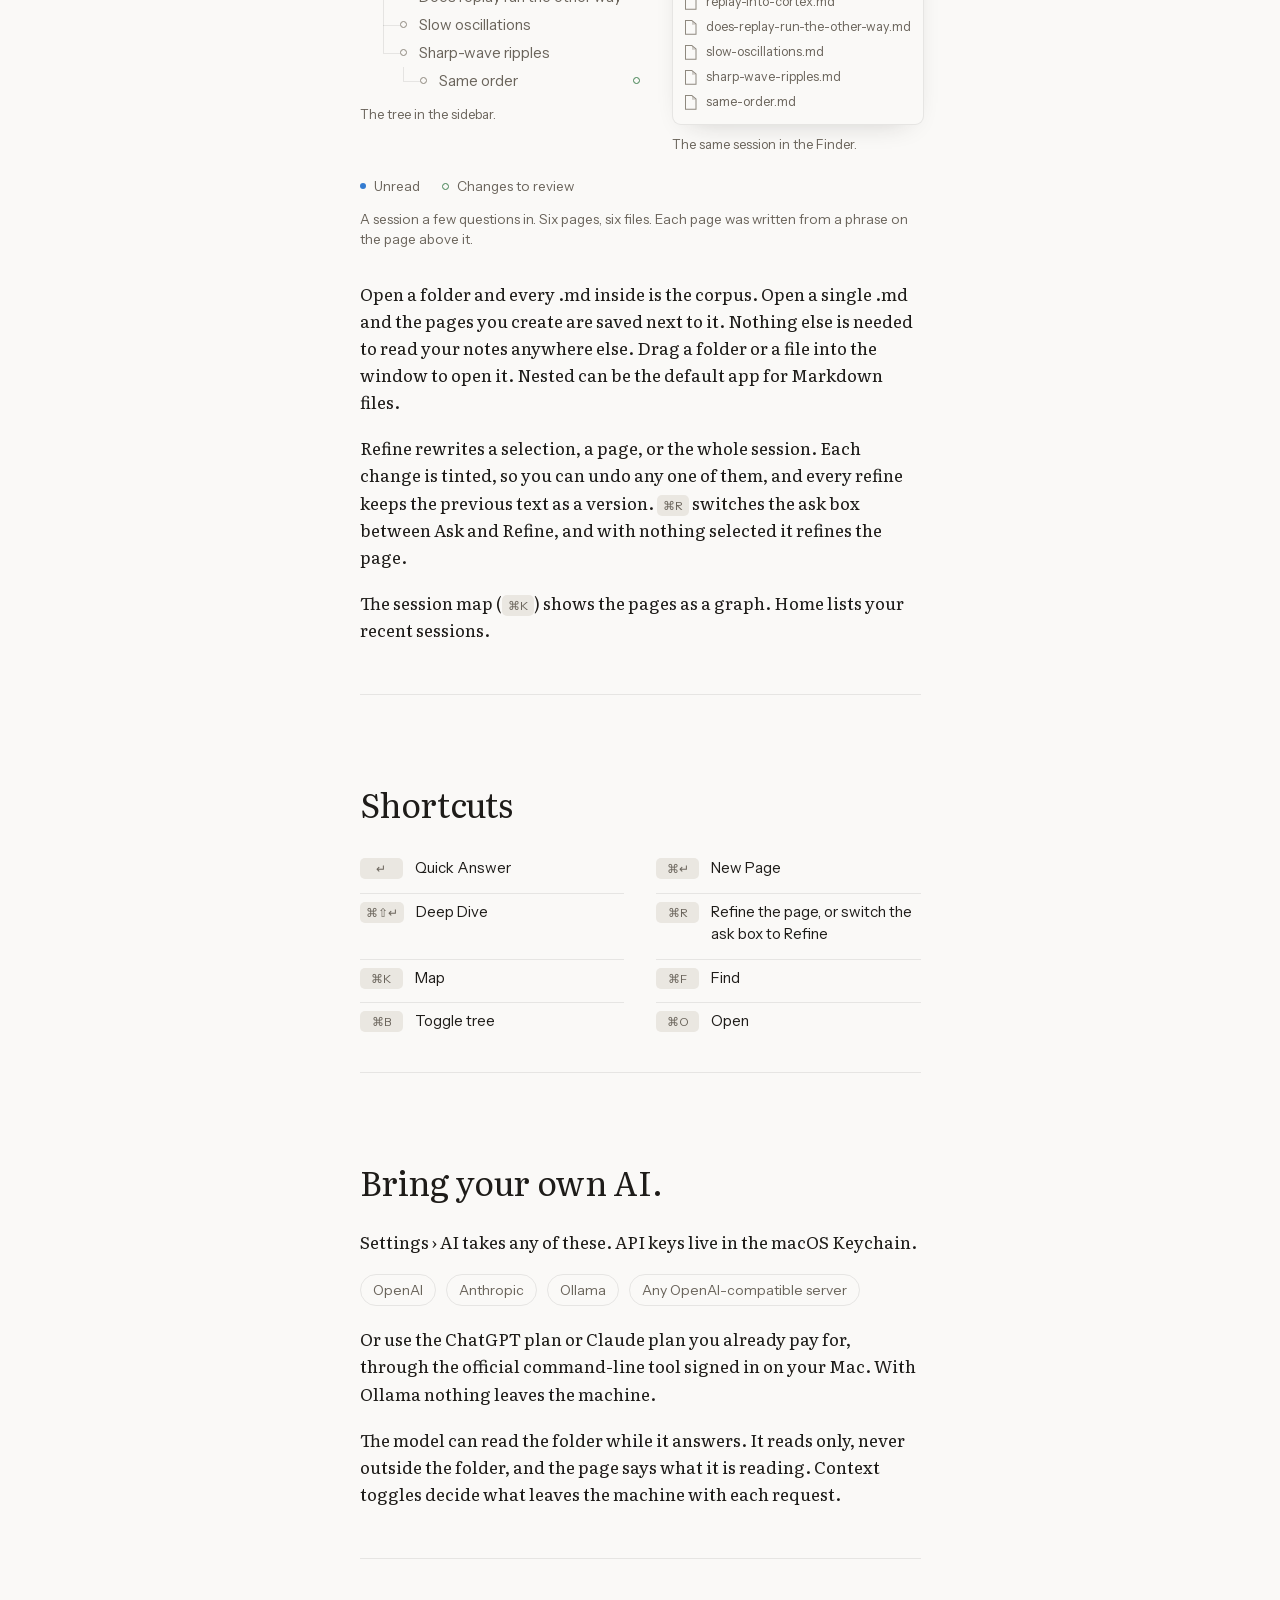
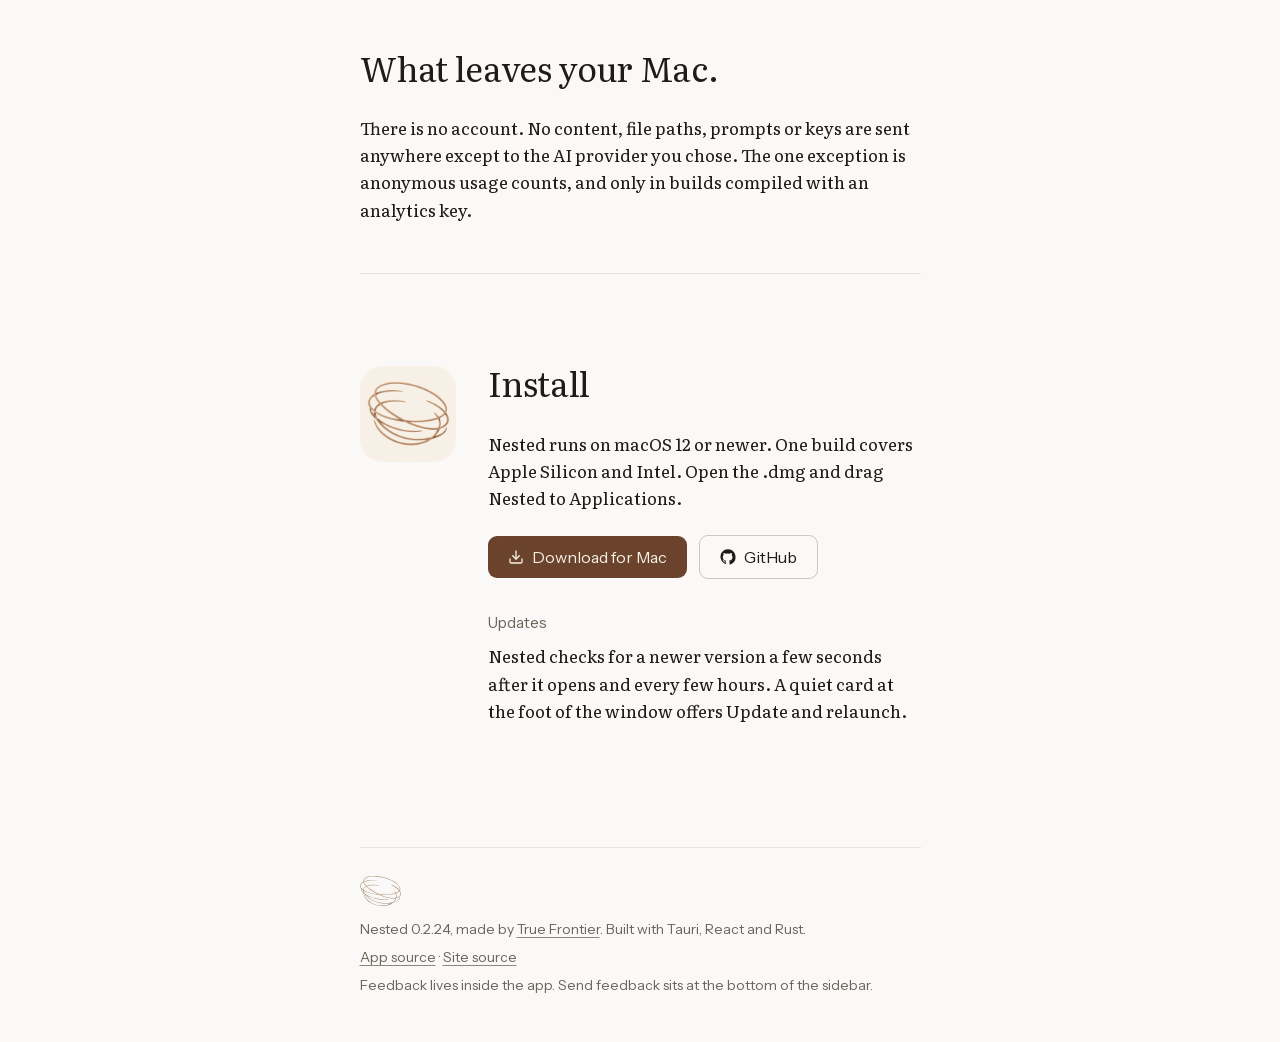
==== commit b95e9439: "Merge 5b9a6a7b060c5f08ff3453b8590502e0d3ba0daa into 975a3e05794694aa4d53466cda7bec898a15d697" ====
--- a/index.html
+++ b/index.html
@@ -4,18 +4,22 @@
 <meta charset="utf-8">
 <meta name="viewport" content="width=device-width, initial-scale=1">
 <title>Nested Reader — AI research reader for Markdown on Mac</title>
-<meta name="description" content="Nested Reader is a calm research reader for a folder of Markdown notes on your Mac. Highlight a phrase, ask inline, and nest new pages under the page they came from. Bring your own AI. Made by True Frontier.">
+<meta name="description" content="Nested Reader is a calm research reader for Markdown notes on your Mac. Highlight a phrase and ask; the answer lands under the paragraph. Bring your own AI.">
 <meta property="og:title" content="Nested Reader — AI research reader for Markdown on Mac">
 <meta property="og:description" content="Highlight your understanding. Nested Reader: ask about any phrase in your Markdown notes; answers land under the paragraph. macOS. BYO AI. By True Frontier.">
 <meta property="og:image" content="https://nestedreader.app/assets/og.png">
 <meta property="og:image:width" content="1200">
 <meta property="og:image:height" content="630">
+<meta property="og:image:alt" content="The Nested logo, a nest of copper strands, beside the line: Highlight your understanding. A calm research reader for a folder of Markdown notes, for Mac.">
 <meta property="og:type" content="website">
+<meta property="og:locale" content="en_US">
 <meta property="og:url" content="https://nestedreader.app/">
 <meta property="og:site_name" content="Nested Reader">
 <meta name="twitter:card" content="summary_large_image">
 <meta name="twitter:title" content="Nested Reader — AI research reader for Markdown on Mac">
 <meta name="twitter:description" content="Calm Mac research reader for Markdown folders. Highlight, ask inline, nest new pages. Bring your own AI.">
+<meta name="twitter:image" content="https://nestedreader.app/assets/og.png">
+<meta name="twitter:image:alt" content="The Nested logo, a nest of copper strands, beside the line: Highlight your understanding. A calm research reader for a folder of Markdown notes, for Mac.">
 <meta name="theme-color" content="#faf9f7" media="(prefers-color-scheme: light)">
 <meta name="theme-color" content="#171614" media="(prefers-color-scheme: dark)">
 <link rel="canonical" href="https://nestedreader.app/">
@@ -34,21 +38,28 @@
   "@graph": [
     {
       "@type": "WebSite",
+      "@id": "https://nestedreader.app/#website",
       "name": "Nested Reader",
       "alternateName": ["Nested", "nestedreader.app"],
       "url": "https://nestedreader.app/",
-      "description": "Calm AI research reader for a folder of Markdown notes on Mac."
+      "description": "Calm AI research reader for a folder of Markdown notes on Mac.",
+      "inLanguage": "en",
+      "publisher": { "@id": "https://truefrontierapps.com/#organization" }
     },
     {
       "@type": "SoftwareApplication",
+      "@id": "https://nestedreader.app/#app",
       "name": "Nested Reader",
       "alternateName": "Nested",
       "applicationCategory": "ProductivityApplication",
       "operatingSystem": "macOS 12 or later",
       "url": "https://nestedreader.app/",
       "downloadUrl": "https://nested-feedback.fly.dev/updates/dmg",
+      "image": "https://nestedreader.app/assets/icon/icon-256-squircle.png",
+      "screenshot": "https://nestedreader.app/demo/poster-light.jpg",
       "description": "Research reader for Markdown note folders: highlight a phrase, get an inline Quick Answer, or nest New Page and Deep Dive notes. Bring your own OpenAI, Anthropic, Ollama, or OpenAI-compatible model. No account.",
-      "author": { "@type": "Organization", "name": "True Frontier", "url": "https://truefrontierapps.com" },
+      "author": { "@id": "https://truefrontierapps.com/#organization" },
+      "publisher": { "@id": "https://truefrontierapps.com/#organization" },
       "offers": {
         "@type": "Offer",
         "price": "0",
@@ -58,8 +69,10 @@
     },
     {
       "@type": "Organization",
+      "@id": "https://truefrontierapps.com/#organization",
       "name": "True Frontier",
-      "url": "https://truefrontierapps.com"
+      "url": "https://truefrontierapps.com",
+      "sameAs": ["https://github.com/truefrontier"]
     }
   ]
 }
@@ -113,10 +126,10 @@
       <div class="askbox">
         <div class="q">How do we know the copy survives without the hippocampus?</div>
         <div class="keys">
-          <span><kbd>↵</kbd> Quick Answer</span>
-          <span><kbd>⌘↵</kbd> New Page</span>
-          <span><kbd>⌘⇧↵</kbd> Deep Dive</span>
-          <span class="push"><kbd>⌘R</kbd> Refine</span>
+          <span><kbd><span aria-hidden="true">↵</span><span class="sr">Return</span></kbd> Quick Answer</span>
+          <span><kbd><span aria-hidden="true">⌘↵</span><span class="sr">Command Return</span></kbd> New Page</span>
+          <span><kbd><span aria-hidden="true">⌘⇧↵</span><span class="sr">Command Shift Return</span></kbd> Deep Dive</span>
+          <span class="push"><kbd><span aria-hidden="true">⌘R</span><span class="sr">Command R</span></kbd> Refine</span>
           <span>Esc</span>
         </div>
       </div>
@@ -138,7 +151,7 @@
 
   <p class="hasPeek">When the answer closes, the phrase <span class="asked" tabindex="0" aria-describedby="peek-1">keeps a dotted underline</span><span class="peek" id="peek-1" role="note">Hovering the phrase shows its answer again, like this.</span>. Hover it, or tab to it, and the answer shows again.</p>
 
-  <p>Press <kbd>⌘↵</kbd> for a New Page. Nested writes a page about the selection and opens it beside the one you are reading. Press <kbd>⌘⇧↵</kbd> for a Deep Dive, a longer page written in the background and marked unread for later.</p>
+  <p>Press <kbd><span aria-hidden="true">⌘↵</span><span class="sr">Command Return</span></kbd> for a New Page. Nested writes a page about the selection and opens it beside the one you are reading. Press <kbd><span aria-hidden="true">⌘⇧↵</span><span class="sr">Command Shift Return</span></kbd> for a Deep Dive, a longer page written in the background and marked unread for later.</p>
 </section>
 
 <section class="sec col" id="nest">
@@ -193,21 +206,21 @@
   </figure>
 
   <p>Open a folder and every .md inside is the corpus. Open a single .md and the pages you create are saved next to it. Nothing else is needed to read your notes anywhere else. Drag a folder or a file into the window to open it. Nested can be the default app for Markdown files.</p>
-  <p>Refine rewrites a selection, a page, or the whole session. Each change is tinted, so you can undo any one of them, and every refine keeps the previous text as a version. <kbd>⌘R</kbd> switches the ask box between Ask and Refine, and with nothing selected it refines the page.</p>
-  <p>The session map (<kbd>⌘K</kbd>) shows the pages as a graph. Home lists your recent sessions.</p>
+  <p>Refine rewrites a selection, a page, or the whole session. Each change is tinted, so you can undo any one of them, and every refine keeps the previous text as a version. <kbd><span aria-hidden="true">⌘R</span><span class="sr">Command R</span></kbd> switches the ask box between Ask and Refine, and with nothing selected it refines the page.</p>
+  <p>The session map (<kbd><span aria-hidden="true">⌘K</span><span class="sr">Command K</span></kbd>) shows the pages as a graph. Home lists your recent sessions.</p>
 </section>
 
 <section class="sec col" id="shortcuts">
   <h2>Shortcuts</h2>
   <ul class="keys-list">
-    <li><kbd>↵</kbd> Quick Answer</li>
-    <li><kbd>⌘↵</kbd> New Page</li>
-    <li><kbd>⌘⇧↵</kbd> Deep Dive</li>
-    <li><kbd>⌘R</kbd> Refine the page, or switch the ask box to Refine</li>
-    <li><kbd>⌘K</kbd> Map</li>
-    <li><kbd>⌘F</kbd> Find</li>
-    <li><kbd>⌘B</kbd> Toggle tree</li>
-    <li><kbd>⌘O</kbd> Open</li>
+    <li><kbd><span aria-hidden="true">↵</span><span class="sr">Return</span></kbd> Quick Answer</li>
+    <li><kbd><span aria-hidden="true">⌘↵</span><span class="sr">Command Return</span></kbd> New Page</li>
+    <li><kbd><span aria-hidden="true">⌘⇧↵</span><span class="sr">Command Shift Return</span></kbd> Deep Dive</li>
+    <li><kbd><span aria-hidden="true">⌘R</span><span class="sr">Command R</span></kbd> Refine the page, or switch the ask box to Refine</li>
+    <li><kbd><span aria-hidden="true">⌘K</span><span class="sr">Command K</span></kbd> Map</li>
+    <li><kbd><span aria-hidden="true">⌘F</span><span class="sr">Command F</span></kbd> Find</li>
+    <li><kbd><span aria-hidden="true">⌘B</span><span class="sr">Command B</span></kbd> Toggle tree</li>
+    <li><kbd><span aria-hidden="true">⌘O</span><span class="sr">Command O</span></kbd> Open</li>
   </ul>
 </section>
 
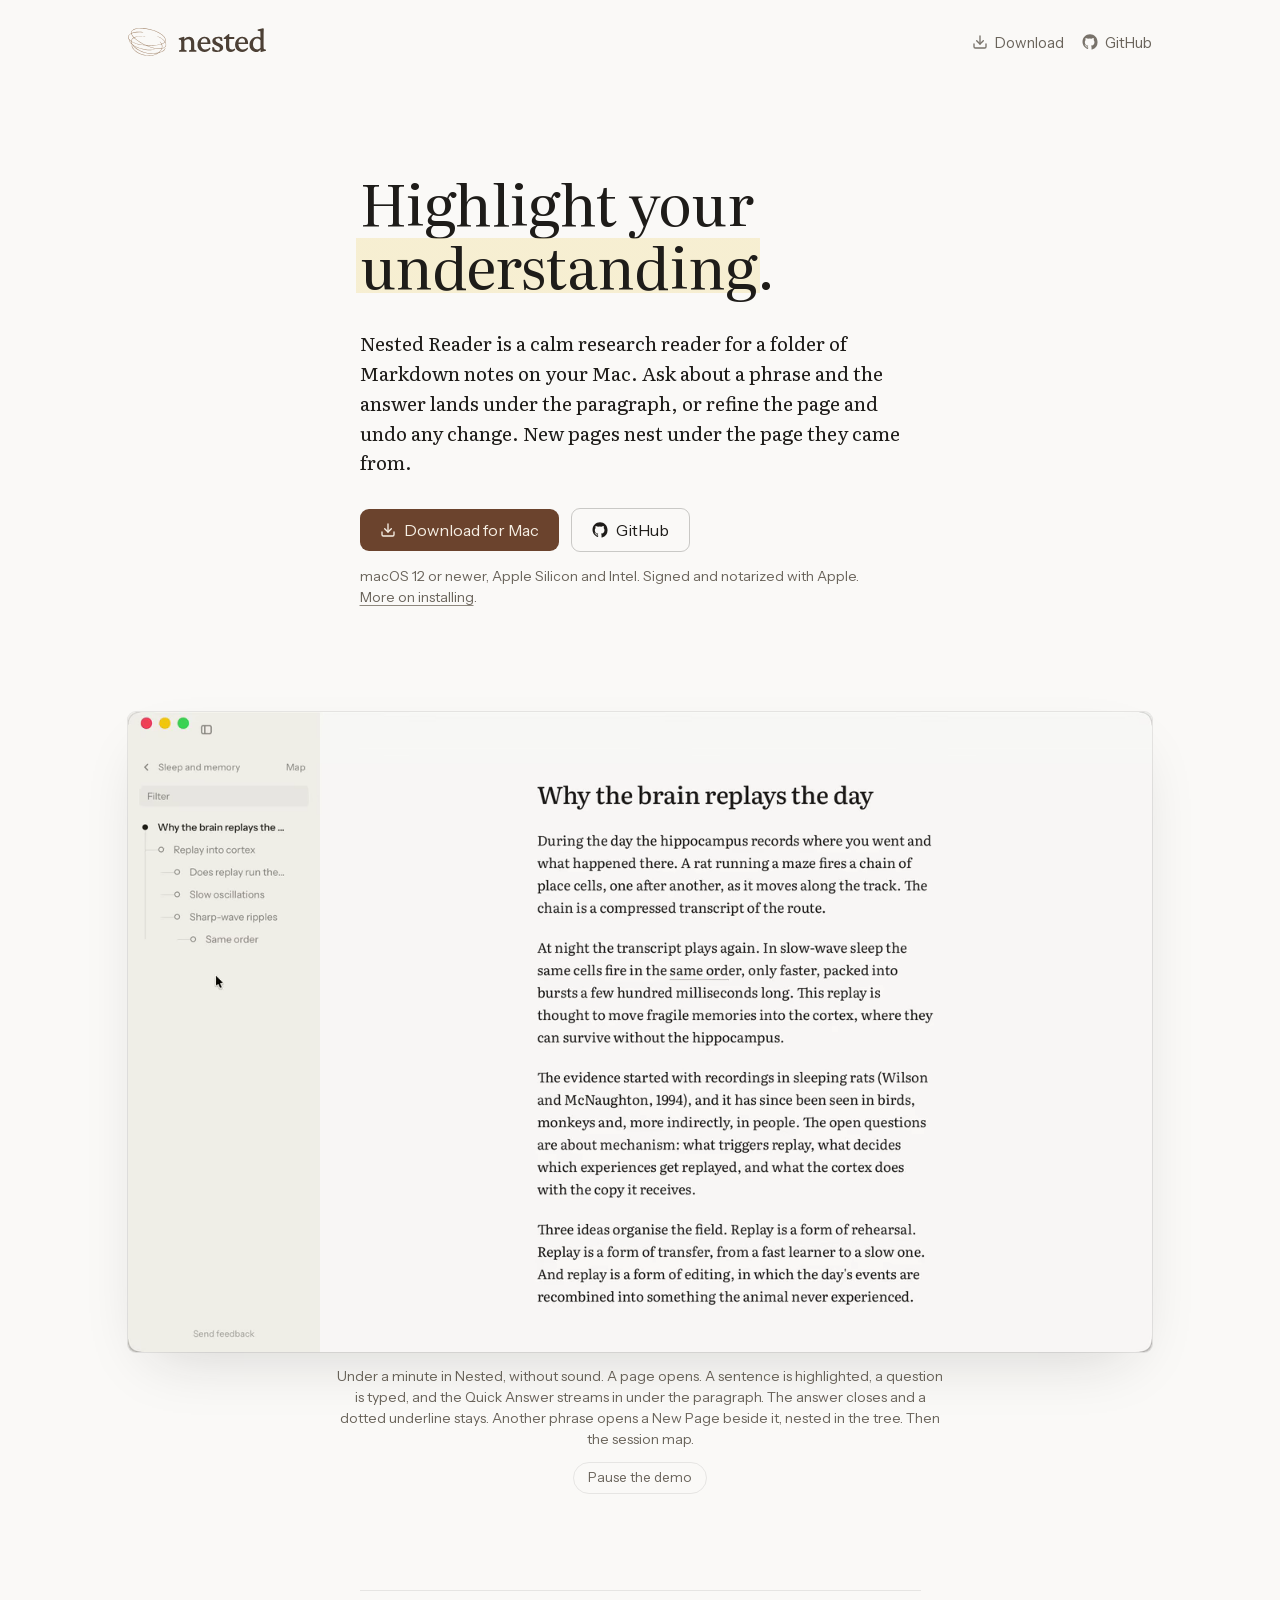
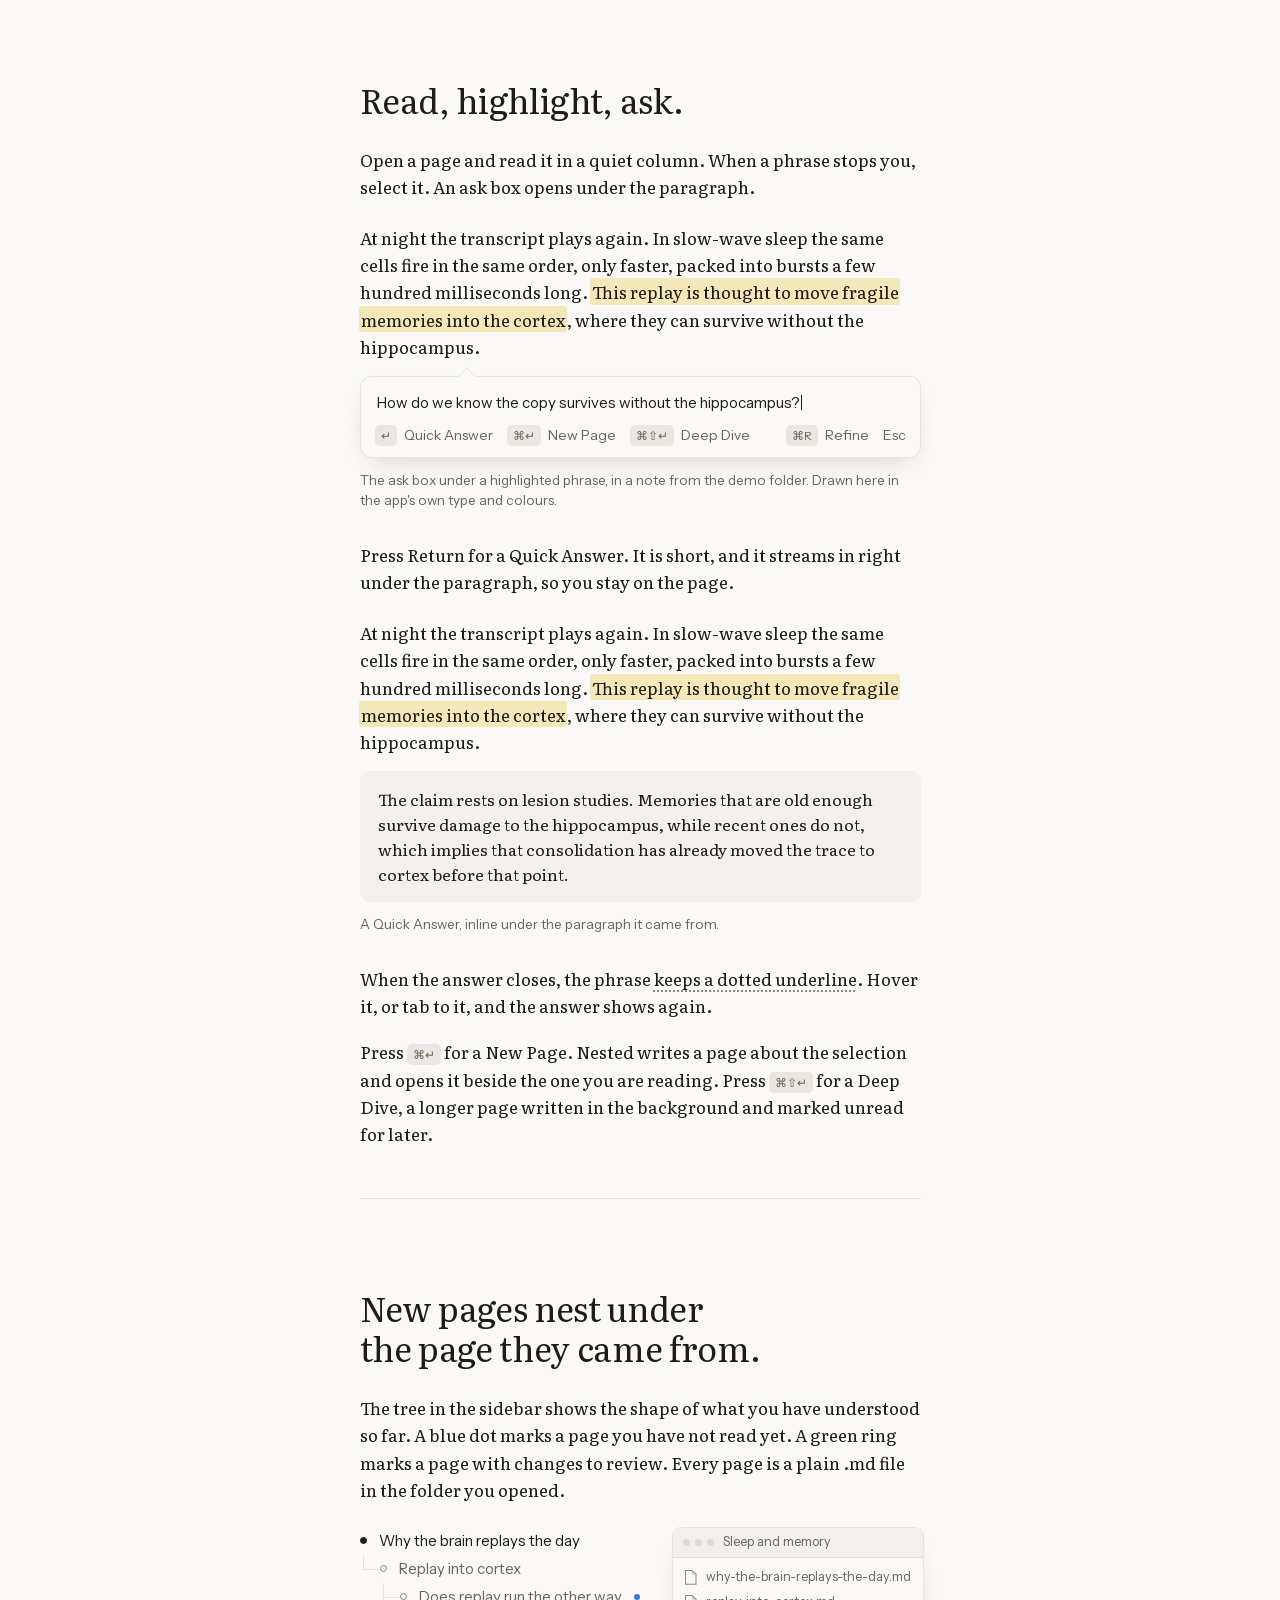
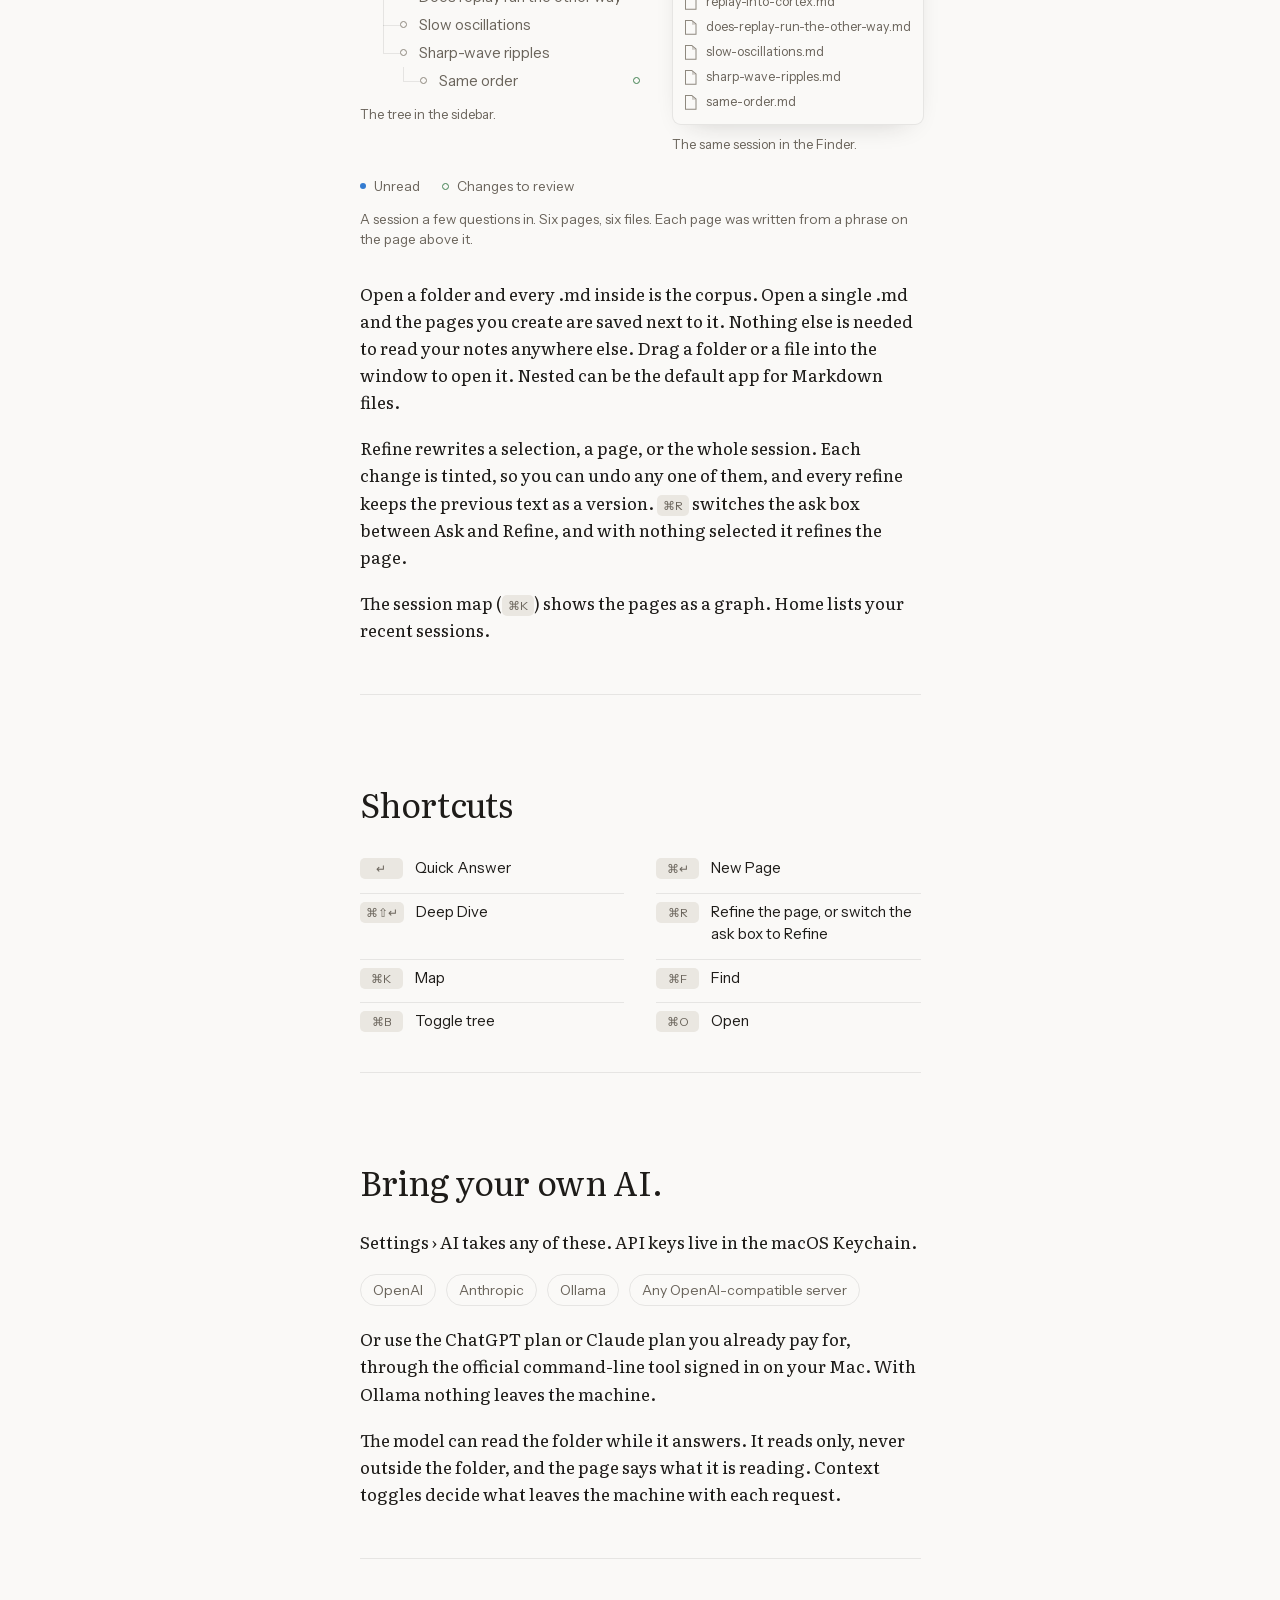
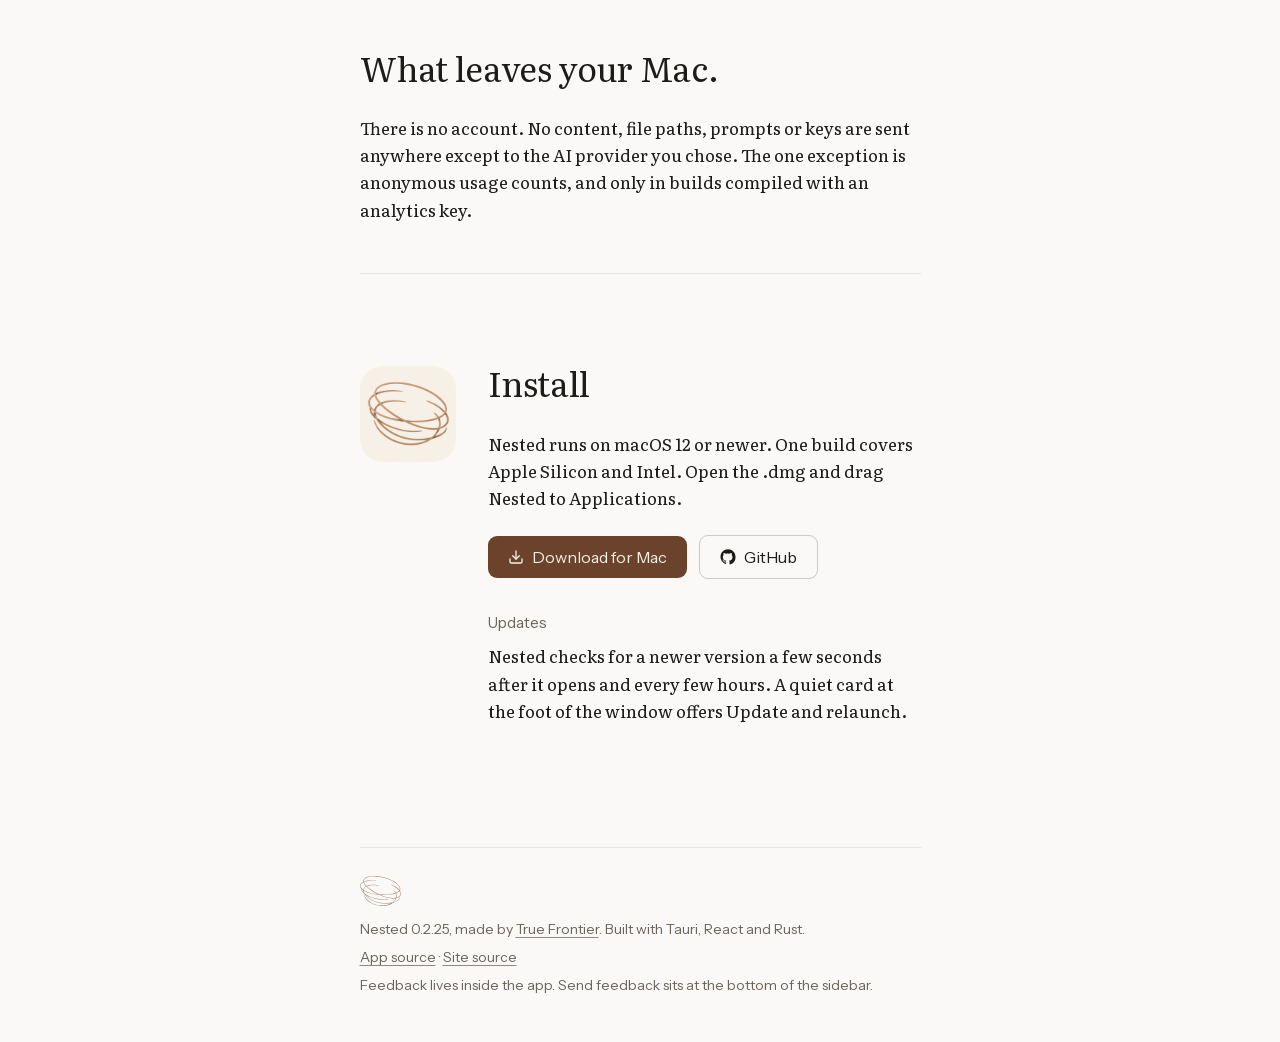
==== commit e2e5654e: "chore(site): version 0.2.25" ====
--- a/index.html
+++ b/index.html
@@ -4,22 +4,18 @@
 <meta charset="utf-8">
 <meta name="viewport" content="width=device-width, initial-scale=1">
 <title>Nested Reader — AI research reader for Markdown on Mac</title>
-<meta name="description" content="Nested Reader is a calm research reader for Markdown notes on your Mac. Highlight a phrase and ask; the answer lands under the paragraph. Bring your own AI.">
+<meta name="description" content="Nested Reader is a calm research reader for a folder of Markdown notes on your Mac. Highlight a phrase, ask inline, and nest new pages under the page they came from. Bring your own AI. Made by True Frontier.">
 <meta property="og:title" content="Nested Reader — AI research reader for Markdown on Mac">
 <meta property="og:description" content="Highlight your understanding. Nested Reader: ask about any phrase in your Markdown notes; answers land under the paragraph. macOS. BYO AI. By True Frontier.">
 <meta property="og:image" content="https://nestedreader.app/assets/og.png">
 <meta property="og:image:width" content="1200">
 <meta property="og:image:height" content="630">
-<meta property="og:image:alt" content="The Nested logo, a nest of copper strands, beside the line: Highlight your understanding. A calm research reader for a folder of Markdown notes, for Mac.">
 <meta property="og:type" content="website">
-<meta property="og:locale" content="en_US">
 <meta property="og:url" content="https://nestedreader.app/">
 <meta property="og:site_name" content="Nested Reader">
 <meta name="twitter:card" content="summary_large_image">
 <meta name="twitter:title" content="Nested Reader — AI research reader for Markdown on Mac">
 <meta name="twitter:description" content="Calm Mac research reader for Markdown folders. Highlight, ask inline, nest new pages. Bring your own AI.">
-<meta name="twitter:image" content="https://nestedreader.app/assets/og.png">
-<meta name="twitter:image:alt" content="The Nested logo, a nest of copper strands, beside the line: Highlight your understanding. A calm research reader for a folder of Markdown notes, for Mac.">
 <meta name="theme-color" content="#faf9f7" media="(prefers-color-scheme: light)">
 <meta name="theme-color" content="#171614" media="(prefers-color-scheme: dark)">
 <link rel="canonical" href="https://nestedreader.app/">
@@ -38,28 +34,21 @@
   "@graph": [
     {
       "@type": "WebSite",
-      "@id": "https://nestedreader.app/#website",
       "name": "Nested Reader",
       "alternateName": ["Nested", "nestedreader.app"],
       "url": "https://nestedreader.app/",
-      "description": "Calm AI research reader for a folder of Markdown notes on Mac.",
-      "inLanguage": "en",
-      "publisher": { "@id": "https://truefrontierapps.com/#organization" }
+      "description": "Calm AI research reader for a folder of Markdown notes on Mac."
     },
     {
       "@type": "SoftwareApplication",
-      "@id": "https://nestedreader.app/#app",
       "name": "Nested Reader",
       "alternateName": "Nested",
       "applicationCategory": "ProductivityApplication",
       "operatingSystem": "macOS 12 or later",
       "url": "https://nestedreader.app/",
       "downloadUrl": "https://nested-feedback.fly.dev/updates/dmg",
-      "image": "https://nestedreader.app/assets/icon/icon-256-squircle.png",
-      "screenshot": "https://nestedreader.app/demo/poster-light.jpg",
       "description": "Research reader for Markdown note folders: highlight a phrase, get an inline Quick Answer, or nest New Page and Deep Dive notes. Bring your own OpenAI, Anthropic, Ollama, or OpenAI-compatible model. No account.",
-      "author": { "@id": "https://truefrontierapps.com/#organization" },
-      "publisher": { "@id": "https://truefrontierapps.com/#organization" },
+      "author": { "@type": "Organization", "name": "True Frontier", "url": "https://truefrontierapps.com" },
       "offers": {
         "@type": "Offer",
         "price": "0",
@@ -69,10 +58,8 @@
     },
     {
       "@type": "Organization",
-      "@id": "https://truefrontierapps.com/#organization",
       "name": "True Frontier",
-      "url": "https://truefrontierapps.com",
-      "sameAs": ["https://github.com/truefrontier"]
+      "url": "https://truefrontierapps.com"
     }
   ]
 }
@@ -126,10 +113,10 @@
       <div class="askbox">
         <div class="q">How do we know the copy survives without the hippocampus?</div>
         <div class="keys">
-          <span><kbd><span aria-hidden="true">↵</span><span class="sr">Return</span></kbd> Quick Answer</span>
-          <span><kbd><span aria-hidden="true">⌘↵</span><span class="sr">Command Return</span></kbd> New Page</span>
-          <span><kbd><span aria-hidden="true">⌘⇧↵</span><span class="sr">Command Shift Return</span></kbd> Deep Dive</span>
-          <span class="push"><kbd><span aria-hidden="true">⌘R</span><span class="sr">Command R</span></kbd> Refine</span>
+          <span><kbd>↵</kbd> Quick Answer</span>
+          <span><kbd>⌘↵</kbd> New Page</span>
+          <span><kbd>⌘⇧↵</kbd> Deep Dive</span>
+          <span class="push"><kbd>⌘R</kbd> Refine</span>
           <span>Esc</span>
         </div>
       </div>
@@ -151,7 +138,7 @@
 
   <p class="hasPeek">When the answer closes, the phrase <span class="asked" tabindex="0" aria-describedby="peek-1">keeps a dotted underline</span><span class="peek" id="peek-1" role="note">Hovering the phrase shows its answer again, like this.</span>. Hover it, or tab to it, and the answer shows again.</p>
 
-  <p>Press <kbd><span aria-hidden="true">⌘↵</span><span class="sr">Command Return</span></kbd> for a New Page. Nested writes a page about the selection and opens it beside the one you are reading. Press <kbd><span aria-hidden="true">⌘⇧↵</span><span class="sr">Command Shift Return</span></kbd> for a Deep Dive, a longer page written in the background and marked unread for later.</p>
+  <p>Press <kbd>⌘↵</kbd> for a New Page. Nested writes a page about the selection and opens it beside the one you are reading. Press <kbd>⌘⇧↵</kbd> for a Deep Dive, a longer page written in the background and marked unread for later.</p>
 </section>
 
 <section class="sec col" id="nest">
@@ -206,21 +193,21 @@
   </figure>
 
   <p>Open a folder and every .md inside is the corpus. Open a single .md and the pages you create are saved next to it. Nothing else is needed to read your notes anywhere else. Drag a folder or a file into the window to open it. Nested can be the default app for Markdown files.</p>
-  <p>Refine rewrites a selection, a page, or the whole session. Each change is tinted, so you can undo any one of them, and every refine keeps the previous text as a version. <kbd><span aria-hidden="true">⌘R</span><span class="sr">Command R</span></kbd> switches the ask box between Ask and Refine, and with nothing selected it refines the page.</p>
-  <p>The session map (<kbd><span aria-hidden="true">⌘K</span><span class="sr">Command K</span></kbd>) shows the pages as a graph. Home lists your recent sessions.</p>
+  <p>Refine rewrites a selection, a page, or the whole session. Each change is tinted, so you can undo any one of them, and every refine keeps the previous text as a version. <kbd>⌘R</kbd> switches the ask box between Ask and Refine, and with nothing selected it refines the page.</p>
+  <p>The session map (<kbd>⌘K</kbd>) shows the pages as a graph. Home lists your recent sessions.</p>
 </section>
 
 <section class="sec col" id="shortcuts">
   <h2>Shortcuts</h2>
   <ul class="keys-list">
-    <li><kbd><span aria-hidden="true">↵</span><span class="sr">Return</span></kbd> Quick Answer</li>
-    <li><kbd><span aria-hidden="true">⌘↵</span><span class="sr">Command Return</span></kbd> New Page</li>
-    <li><kbd><span aria-hidden="true">⌘⇧↵</span><span class="sr">Command Shift Return</span></kbd> Deep Dive</li>
-    <li><kbd><span aria-hidden="true">⌘R</span><span class="sr">Command R</span></kbd> Refine the page, or switch the ask box to Refine</li>
-    <li><kbd><span aria-hidden="true">⌘K</span><span class="sr">Command K</span></kbd> Map</li>
-    <li><kbd><span aria-hidden="true">⌘F</span><span class="sr">Command F</span></kbd> Find</li>
-    <li><kbd><span aria-hidden="true">⌘B</span><span class="sr">Command B</span></kbd> Toggle tree</li>
-    <li><kbd><span aria-hidden="true">⌘O</span><span class="sr">Command O</span></kbd> Open</li>
+    <li><kbd>↵</kbd> Quick Answer</li>
+    <li><kbd>⌘↵</kbd> New Page</li>
+    <li><kbd>⌘⇧↵</kbd> Deep Dive</li>
+    <li><kbd>⌘R</kbd> Refine the page, or switch the ask box to Refine</li>
+    <li><kbd>⌘K</kbd> Map</li>
+    <li><kbd>⌘F</kbd> Find</li>
+    <li><kbd>⌘B</kbd> Toggle tree</li>
+    <li><kbd>⌘O</kbd> Open</li>
   </ul>
 </section>
 
@@ -262,7 +249,7 @@
 
 <footer class="foot col">
   <img class="mark" src="assets/brand/nested-logomark.svg" width="56" height="40" alt=""/>
-  <p>Nested <span data-version>0.2.24</span>, made by <a href="https://truefrontierapps.com">True Frontier</a>. Built with Tauri, React and Rust.</p>
+  <p>Nested <span data-version>0.2.25</span>, made by <a href="https://truefrontierapps.com">True Frontier</a>. Built with Tauri, React and Rust.</p>
   <p><a href="https://github.com/truefrontier/nested-reader" target="_blank" rel="noopener">App source</a> · <a href="https://github.com/truefrontier/nestedreader.app" target="_blank" rel="noopener">Site source</a></p>
   <p>Feedback lives inside the app. Send feedback sits at the bottom of the sidebar.</p>
 </footer>
